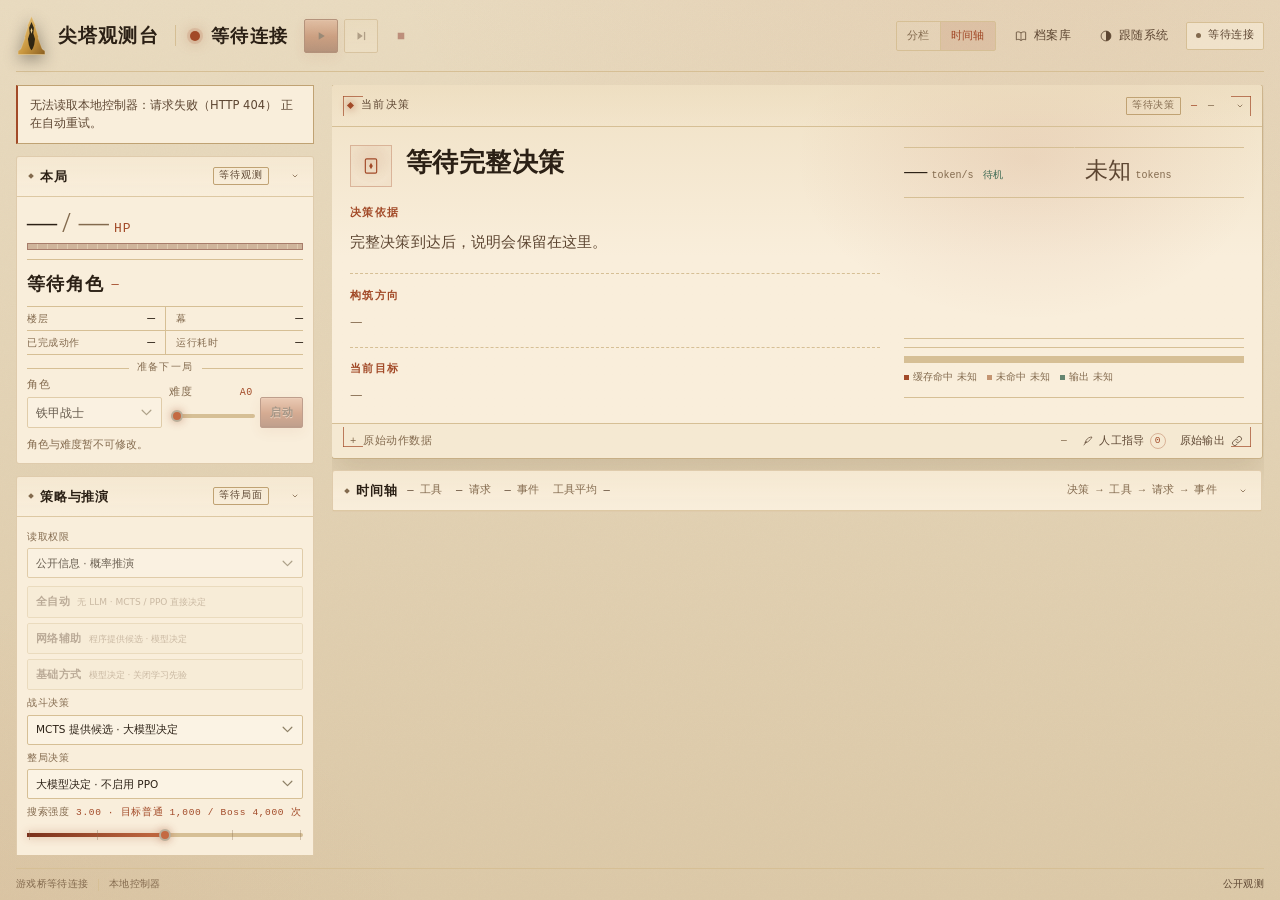
==== src/sts2_agent/web/index.html @ 772e159a "Initial public source import" ====
<!doctype html>
<!-- Official local dashboard: authoritative snapshots, stream timeline, and explicit controls. -->
<html lang="zh-CN" data-theme="dark" data-theme-mode="system" data-character="ironclad" data-layout="stream">
<head>
  <meta charset="utf-8">
  <meta name="viewport" content="width=device-width, initial-scale=1">
  <meta name="color-scheme" content="dark light">
  <meta name="description" content="杀戮尖塔 2 本地 Agent 仪表盘：观察真实决策、推演、用量和游戏回执。">
  <title>尖塔观测台 · Spire Observatory</title>
  <link rel="icon" href="data:image/svg+xml,%3Csvg xmlns='http://www.w3.org/2000/svg' viewBox='0 0 48 48'%3E%3Cpath fill='%23d8b264' d='M24 2 31 18 30 18 34 34 33 34 38 46 10 46 15 34 14 34 18 18 17 18Z'/%3E%3Cpath fill='%2313140f' d='M24 12 27 22 26 30 24 38 22 30 21 22Z'/%3E%3C/svg%3E">
  <script>
    /** Resolve local appearance before first paint without changing controller state. */
    (() => {
      try {
        // Share the existing dashboard and knowledge-page appearance preference.
        const key = "sts2-agent-theme";
        const modes = ["system", "light", "dark"];
        const params = new URLSearchParams(location.search);
        const requested = params.get("theme");
        const saved = modes.includes(requested) ? requested : localStorage.getItem(key);
        const mode = modes.includes(saved) ? saved : "system";
        const dark = mode === "dark" || (mode === "system" && matchMedia("(prefers-color-scheme: dark)").matches);
        document.documentElement.dataset.theme = dark ? "dark" : "light";
        document.documentElement.dataset.themeMode = mode;
        if (requested) document.documentElement.dataset.themeFromQuery = "true";
        document.documentElement.dataset.layout = params.get("layout") === "split" ? "split" : "stream";
      } catch (_) {
        document.documentElement.dataset.theme = "dark";
      }
    })();
  </script>
  <link rel="stylesheet" href="styles.css">
  <script src="observatory.js" defer></script>
  <script src="timeline.js" defer></script>
  <script src="app.js" defer></script>
</head>
<body>
  <a class="skip-link" href="#stage">跳到当前决策</a>
  <div class="grain" aria-hidden="true"></div>

  <svg class="sprite" aria-hidden="true" focusable="false">
    <symbol id="i-play" viewBox="0 0 24 24"><path d="M8 5.4 18.4 12 8 18.6Z" fill="currentColor"/></symbol>
    <symbol id="i-pause" viewBox="0 0 24 24"><path d="M7.4 5h3.1v14H7.4zM13.5 5h3.1v14h-3.1z" fill="currentColor"/></symbol>
    <symbol id="i-step" viewBox="0 0 24 24"><path d="M6 5.4 15 12l-9 6.6Z" fill="currentColor"/><path d="M17 5h2.2v14H17z" fill="currentColor"/></symbol>
    <symbol id="i-stop" viewBox="0 0 24 24"><rect x="6.4" y="6.4" width="11.2" height="11.2" fill="currentColor"/></symbol>
    <symbol id="i-book" viewBox="0 0 24 24"><path d="M4 5.6c3.1-1.2 5.5-.9 8 1.2 2.5-2.1 4.9-2.4 8-1.2v12.9c-3.1-1.2-5.5-.9-8 1.2-2.5-2.1-4.9-2.4-8-1.2Z" fill="none" stroke="currentColor" stroke-width="1.4" stroke-linejoin="round"/><path d="M12 6.8v12.9" stroke="currentColor" stroke-width="1.2"/></symbol>
    <symbol id="i-sun" viewBox="0 0 24 24"><circle cx="12" cy="12" r="4.1" fill="none" stroke="currentColor" stroke-width="1.4"/><path d="M12 2.6v2.4M12 19v2.4M2.6 12h2.4M19 12h2.4M5.4 5.4l1.7 1.7M16.9 16.9l1.7 1.7M18.6 5.4l-1.7 1.7M7.1 16.9l-1.7 1.7" stroke="currentColor" stroke-width="1.4" stroke-linecap="round"/></symbol>
    <symbol id="i-moon" viewBox="0 0 24 24"><path d="M20 14.2A8.6 8.6 0 0 1 9.8 4a8.8 8.8 0 1 0 10.2 10.2Z" fill="none" stroke="currentColor" stroke-width="1.4" stroke-linejoin="round"/></symbol>
    <symbol id="i-auto" viewBox="0 0 24 24"><circle cx="12" cy="12" r="8.4" fill="none" stroke="currentColor" stroke-width="1.4"/><path d="M12 3.6v16.8A8.4 8.4 0 0 0 12 3.6Z" fill="currentColor"/></symbol>
    <symbol id="i-search" viewBox="0 0 24 24"><circle cx="10.8" cy="10.8" r="6.4" fill="none" stroke="currentColor" stroke-width="1.5"/><path d="m15.6 15.6 4.2 4.2" stroke="currentColor" stroke-width="1.5" stroke-linecap="round"/></symbol>
    <symbol id="i-close" viewBox="0 0 24 24"><path d="m6 6 12 12M18 6 6 18" stroke="currentColor" stroke-width="1.6" stroke-linecap="round"/></symbol>
    <symbol id="i-chevron" viewBox="0 0 24 24"><path d="m8 10 4 4 4-4" fill="none" stroke="currentColor" stroke-width="1.6" stroke-linecap="round" stroke-linejoin="round"/></symbol>
    <symbol id="i-diamond" viewBox="0 0 24 24"><path d="M12 2.8 21.2 12 12 21.2 2.8 12Z" fill="none" stroke="currentColor" stroke-width="1.3"/><path d="M12 7.8 16.2 12 12 16.2 7.8 12Z" fill="currentColor"/></symbol>
    <symbol id="i-heart" viewBox="0 0 24 24"><path d="M12 20.2S3.8 15.4 3.8 9.6A4.3 4.3 0 0 1 12 7.5a4.3 4.3 0 0 1 8.2 2.1c0 5.8-8.2 10.6-8.2 10.6Z" fill="none" stroke="currentColor" stroke-width="1.4" stroke-linejoin="round"/></symbol>
    <symbol id="i-clock" viewBox="0 0 24 24"><circle cx="12" cy="12" r="8.4" fill="none" stroke="currentColor" stroke-width="1.4"/><path d="M12 7.4V12l3.2 2" fill="none" stroke="currentColor" stroke-width="1.4" stroke-linecap="round"/></symbol>
    <symbol id="i-stairs" viewBox="0 0 24 24"><path d="M4 20h4v-4h4v-4h4V8h4V4" fill="none" stroke="currentColor" stroke-width="1.5" stroke-linejoin="round"/></symbol>
    <symbol id="i-tool" viewBox="0 0 24 24"><path d="m14.2 6.4 3.4 3.4M4 20l3.6-1 10.8-10.8a2.4 2.4 0 0 0-3.4-3.4L4.2 15.6Z" fill="none" stroke="currentColor" stroke-width="1.4" stroke-linejoin="round"/></symbol>
    <symbol id="i-quill" viewBox="0 0 24 24"><path d="M20 4c-5.2 0-9.3 2.5-12 7l-2.2 5.2L11 14c4.5-3 7.2-6.4 9-10Z" fill="none" stroke="currentColor" stroke-width="1.4" stroke-linejoin="round"/><path d="m4 20 4.8-6.8" fill="none" stroke="currentColor" stroke-width="1.4" stroke-linecap="round"/></symbol>
    <symbol id="i-pulse" viewBox="0 0 24 24"><path d="M2.8 12h4l2.2-6 3.2 12 2.6-8 1.8 2h4.6" fill="none" stroke="currentColor" stroke-width="1.5" stroke-linecap="round" stroke-linejoin="round"/></symbol>
    <symbol id="i-link" viewBox="0 0 24 24"><path d="M10.4 13.6a4 4 0 0 0 5.6 0l2.2-2.2a4 4 0 1 0-5.6-5.6l-1.2 1.2M13.6 10.4a4 4 0 0 0-5.6 0l-2.2 2.2a4 4 0 1 0 5.6 5.6l1.2-1.2" fill="none" stroke="currentColor" stroke-width="1.4" stroke-linecap="round"/></symbol>
    <symbol id="i-layers" viewBox="0 0 24 24"><path d="m12 3 9 4.6-9 4.6-9-4.6ZM3 12l9 4.6 9-4.6M3 16.4l9 4.6 9-4.6" fill="none" stroke="currentColor" stroke-width="1.4" stroke-linejoin="round"/></symbol>
    <symbol id="i-card" viewBox="0 0 24 24"><rect x="5.2" y="3.4" width="13.6" height="17.2" rx="1.6" fill="none" stroke="currentColor" stroke-width="1.4"/><path d="M12 8.2 14.2 12 12 15.8 9.8 12Z" fill="currentColor"/></symbol>
    <symbol id="i-gift" viewBox="0 0 24 24"><path d="M4.2 10.4h15.6v9.2H4.2z" fill="none" stroke="currentColor" stroke-width="1.4" stroke-linejoin="round"/><path d="M3.4 7h17.2v3.4H3.4z" fill="none" stroke="currentColor" stroke-width="1.4" stroke-linejoin="round"/><path d="M12 7v12.6" stroke="currentColor" stroke-width="1.4"/><path d="M12 7c-1.6-3.4-5.6-2.6-5.6-.4 0 1.4 2.6 1.6 5.6.4Zm0 0c1.6-3.4 5.6-2.6 5.6-.4 0 1.4-2.6 1.6-5.6.4Z" fill="none" stroke="currentColor" stroke-width="1.3" stroke-linejoin="round"/></symbol>
    <symbol id="i-flame" viewBox="0 0 24 24"><path d="M12 3.4c2.6 3.4 4.8 5.6 4.8 9a4.8 4.8 0 0 1-9.6 0c0-1.8.9-3 2.1-4.2.2 1.2.8 1.9 1.6 2.3-.2-2.4-.2-4.8 1.1-7.1Z" fill="none" stroke="currentColor" stroke-width="1.4" stroke-linejoin="round"/></symbol>
    <symbol id="i-flask" viewBox="0 0 24 24"><path d="M9.4 3.4h5.2M10.4 3.4v5.2l-4 8.2A2 2 0 0 0 8.2 20h7.6a2 2 0 0 0 1.8-3.2l-4-8.2V3.4" fill="none" stroke="currentColor" stroke-width="1.4" stroke-linecap="round" stroke-linejoin="round"/><path d="M7.6 15.2h8.8" stroke="currentColor" stroke-width="1.3" stroke-linecap="round"/></symbol>
    <symbol id="i-sword" viewBox="0 0 24 24"><path d="M12 1.8 14.8 6V15H9.2V6Z" fill="currentColor"/><rect x="6.6" y="15" width="10.8" height="2.2" fill="currentColor"/><rect x="10.6" y="17.2" width="2.8" height="3.6" fill="currentColor"/><circle cx="12" cy="21.7" r="1.6" fill="currentColor"/></symbol>
    <symbol id="i-arrow" viewBox="0 0 24 24"><path d="M4.5 12h14M13.5 7l5 5-5 5" fill="none" stroke="currentColor" stroke-width="1.5" stroke-linecap="round" stroke-linejoin="round"/></symbol>
  </svg>

  <div class="console">
    <header class="masthead">
      <a class="brand" href="#" aria-label="尖塔观测台首页">
        <svg class="brand-sigil" viewBox="0 0 44 58" aria-hidden="true">
          <defs>
            <linearGradient id="sigil-gold" x1="0" y1="0" x2="1" y2="1">
              <stop offset="0" stop-color="#f0d190"/><stop offset=".55" stop-color="#c9973f"/><stop offset="1" stop-color="#8a5f22"/>
            </linearGradient>
          </defs>
          <path d="M22 2 28 16 27 16 32 32 31 32 37 48 41 51 41 56 3 56 3 51 7 48 13 32 12 32 17 16 16 16Z" fill="url(#sigil-gold)" stroke="#f6dfae" stroke-width=".7" stroke-opacity=".5"/>
          <path d="M22 10 25.4 18 24.6 26 27 34 25.8 42 24 47 22 50 20 47 18.2 42 17 34 19.4 26 18.6 18Z" fill="#0d0e0a" fill-opacity=".82"/>
          <path d="M22 18 23.3 22 22 26.4 20.7 22Z" fill="#f0d190"/>
          <path d="M3 56h38" stroke="#f0d190" stroke-opacity=".55"/>
        </svg>
        <span class="brand-text">
          
          <span class="brand-name">尖塔观测台</span>
        </span>
      </a>
      <div class="top-phase phase" aria-label="运行状态">
        <span class="orb paused" id="phase-orb" aria-hidden="true"></span>
        <div class="phase-copy">
          <h1 id="phase-label">等待连接</h1>
          <p id="phase-detail" hidden></p>
        </div>
      </div>
      <div class="command-buttons" aria-label="运行控制">
        <button class="btn primary" id="run-toggle" type="button" title="继续自动游玩" aria-label="继续自动游玩" data-mode="resume" disabled><svg class="ico" aria-hidden="true"><use href="#i-play"/></svg><span>继续</span></button>
        <button class="btn" id="step" type="button" title="单步" aria-label="单步" disabled><svg class="ico" aria-hidden="true"><use href="#i-step"/></svg><span>单步</span></button>
        <button class="btn danger" id="stop" type="button" title="停止" aria-label="停止" disabled><svg class="ico" aria-hidden="true"><use href="#i-stop"/></svg><span>停止</span></button>
      </div>
      <div class="masthead-tools">
        <span class="policy" id="policy-tag">NoSL</span>
        <div class="layout-switch" role="group" aria-label="布局切换">
          <button class="layout-option" id="layout-split" type="button" data-layout-mode="split" aria-pressed="false">分栏</button>
          <button class="layout-option" id="layout-stream" type="button" data-layout-mode="stream" aria-pressed="true">时间轴</button>
        </div>
        <button class="tool-button" id="knowledge-open" type="button">
          <svg class="ico" aria-hidden="true"><use href="#i-book"/></svg><span>档案库</span>
        </button>
        <button class="tool-button" id="theme-toggle" type="button" aria-label="切换外观：跟随系统">
          <svg class="ico" aria-hidden="true"><use id="theme-icon" href="#i-auto"/></svg><span id="theme-label">跟随系统</span>
        </button>
        <span class="conn" id="connection"><i aria-hidden="true"></i><span id="connection-text">等待连接</span></span>
      </div>
    </header>

    <main class="workspace" id="main">
      <aside class="col col-left" aria-label="本局与推演">
        <p id="connection-banner" class="connection-banner" role="status">正在连接本地控制器。</p>
        <p id="game-launch-banner" class="connection-banner" role="status" hidden></p>
        <section class="panel run-panel">
          <header class="panel-head">
            <span class="panel-title">本局</span>
            <span class="tag tag-quiet" id="screen-label">等待观测</span>
          </header>
          <div class="run-body">
            <div class="run-hero">
              <div class="hp-block">
                <div class="hp-figure"><strong id="hp-value">—</strong><span>/ <span id="hp-max">—</span></span><span class="hp-unit">HP</span></div>
                <div class="hp-track" role="meter" aria-label="生命值" aria-valuetext="等待观测"><i id="hp-bar" style="width:0%"></i><span class="notches" aria-hidden="true"></span></div>
              </div>
              <div class="hero-block">
                <b class="hero-name"><span id="hero-name">等待角色</span> <span class="hero-asc" id="hero-asc">—</span></b>
              </div>
            </div>
            <dl class="stat-grid">
              <div><dt>楼层</dt><dd id="floor-value">—</dd></div>
              <div><dt>幕</dt><dd id="act-value">—</dd></div>
              <div><dt>已完成动作</dt><dd id="action-budget">—</dd></div>
              <div><dt>运行耗时</dt><dd id="time-budget">—</dd></div>
            </dl>
            <div class="run-divider"><span>准备下一局</span></div>
            <div class="newrun" id="launch-settings">
              <label class="field compact"><span>角色</span>
                <select id="char-select" disabled>
                  <option value="IRONCLAD">铁甲战士</option>
                  <option value="SILENT">静默猎手</option>
                  <option value="DEFECT">故障机器人</option>
                  <option value="NECROBINDER">亡灵契约师</option>
                  <option value="REGENT">储君</option>
                </select>
              </label>
              <label class="field compact asc-field"><span>难度 <output id="asc-value" for="ascension">A0</output></span>
                <input id="ascension" type="range" min="0" max="10" step="1" value="0" aria-label="进阶难度" disabled>
              </label>
              <button class="btn primary start-compact" id="start" type="button" title="启动或复用游戏；完成后保持暂停" aria-label="启动游戏" disabled><span id="start-label">启动</span></button>
            </div>
            <p class="fineprint" id="launch-settings-note">连接后读取当前启动设置。</p>
          </div>
        </section>

        <section class="panel sim-panel">
          <header class="panel-head">
            <span class="panel-title">策略与推演</span>
            <span class="tag tag-quiet" id="sim-badge">等待局面</span>
          </header>
          <div class="sim-body sim-inline-body">
            <form id="simulation-settings" class="sim-inline-form">
              <label class="field"><span>读取权限</span>
                <select id="sim-read-access" disabled>
                  <option value="public">公开信息 · 概率推演</option>
                  <option value="internal">内部数据 · 真实 RNG</option>
                </select>
              </label>
              <div class="preset-grid" role="group" aria-label="决策方案预设">
                <button class="preset" type="button" data-network-preset="upstream" disabled><b>全自动</b><span>无 LLM · MCTS / PPO 直接决定</span></button>
                <button class="preset" type="button" data-network-preset="assist" disabled><b>网络辅助</b><span>程序提供候选 · 模型决定</span></button>
                <button class="preset" type="button" data-network-preset="base" disabled><b>基础方式</b><span>模型决定 · 关闭学习先验</span></button>
              </div>
              <label class="field"><span>战斗决策</span>
                <select id="simulation-combat-mode">
                  <option value="assist">MCTS 提供候选 · 大模型决定</option>
                  <option value="upstream">MCTS 直接决定 · 无 LLM</option>
                  <option value="llm">大模型决定 · 不自动搜索候选</option>
                </select>
              </label>
              <label class="field"><span>整局决策</span>
                <select id="simulation-run-mode">
                  <option value="llm">大模型决定 · 不启用 PPO</option>
                  <option value="assist">PPO 提供建议 · 大模型决定</option>
                  <option value="upstream">PPO 直接决定 · 无 LLM</option>
                </select>
              </label>
              <label class="field strength-field"><span>搜索强度 <output id="simulation-strength-value" for="simulation-strength">3.00 · 目标普通 1,000 / Boss 4,000 次</output></span>
                <div class="strength" id="simulation-strength-effects">
                  <div class="strength-track" aria-hidden="true"><i id="strength-fill"></i></div>
                  <input id="simulation-strength" type="range" min="1" max="5" step="any" value="3" aria-label="搜索强度" disabled>
                  <div class="strength-notches" aria-hidden="true"><i></i><i></i><i></i><i></i><i></i></div>
                </div>
              </label>
              <details class="advanced" open>
                <summary>网络与搜索组件</summary>
                <label class="field"><span>模拟续局策略</span>
                  <select id="simulation-rollout"><option value="upstream">rollout 网络</option><option value="heuristic">基础启发式</option></select>
                </label>
                <label class="field"><span>动作先验</span>
                  <select id="simulation-prior"><option value="upstream">学习先验网络</option><option value="off">关闭</option></select>
                </label>
                <label class="field"><span>截断局面估值</span>
                  <select id="simulation-value"><option value="texel">TexelWide</option><option value="learned">价值网络</option></select>
                </label>
                <label class="field"><span>随机奖励池</span>
                  <select id="simulation-reward-pool"><option value="known">仅使用已确认的公开奖励池</option><option value="full_unlock">按全解锁奖励池推演</option></select>
                </label>
                <label class="field"><span>搜索配置</span>
                  <select id="simulation-profile"><option value="upstream">角色与房间配置</option><option value="base">基础 MCTS 配置</option></select>
                </label>
                <p class="fineprint">续局、先验和估值参与搜索；最终执行者由上方两组决策模式决定。全解锁奖励池只是推演假设，不会修改存档。</p>
              </details>
              <div class="sim-snapshot">
                <div class="sub-label"><span>当前推演</span><b id="sim-summary-time">—</b></div>
                <div class="snap-grid">
                  <div><span>候选</span><b id="sim-summary-count">—</b></div>
                  <div><span>推荐</span><b id="sim-summary-best">—</b></div>
                  <div><span>搜索</span><b id="sim-summary-search">—</b></div>
                  <div><span>胜 / 败 / 未终局</span><b id="sim-summary-outcomes">—</b></div>
                </div>
              </div>
              <p class="note" id="simulation-decision-note">大模型仅参与选择了大模型的决策阶段；预设和选项保存后生效。</p>
              <p class="fineprint" id="simulation-settings-note">连接后读取已保存设置。</p>
              <div class="sim-inline-actions">
                <button class="btn primary full" id="simulation-settings-save" type="submit" disabled>应用推演设置</button>
                <button class="link-button" type="button" data-open="sim">候选与原始数据 <svg class="ico" aria-hidden="true"><use href="#i-link"/></svg></button>
              </div>
            </form>
          </div>
        </section>

      </aside>

      <section class="col col-stage" id="stage" aria-label="当前决策与记录">
        <div class="decision-stack">
        <article class="panel decision framed" aria-labelledby="decision-action">
          <header class="decision-head">
            <div class="decision-kicker"><span class="pulse-dot" aria-hidden="true"></span><span>当前决策</span></div>
            <div class="decision-meta">
              <span class="seal" id="decision-status">等待决策</span>
              <span class="engine" id="decision-engine">—</span>
              <time id="decision-time">—</time>
            </div>
          </header>
          <div class="decision-body">
            <div class="action-line">
              <span class="action-mark" aria-hidden="true"><svg class="ico"><use href="#i-card"/></svg></span>
              <div class="action-copy">
                <h2 id="decision-action">等待完整决策</h2>
                <p class="target" id="decision-target" hidden></p>
              </div>
            </div>
            <section class="reason">
              <h3>决策依据</h3>
              <p id="decision-reason">完整决策到达后，说明会保留在这里。</p>
            </section>
            <div class="plan-grid">
              <section><h3>构筑方向</h3><p id="decision-plan">—</p></section>
              <section><h3>当前目标</h3><p id="scene-plan">—</p></section>
            </div>

            <div class="decision-telemetry-slot large-only" id="decision-telemetry"></div>
            <div class="decision-gap large-only" aria-hidden="true"></div>

            <aside class="decision-side large-only">
              <div class="side-candidate-head">
                <div><span class="side-kicker">推演候选</span><span class="side-meta" id="side-candidate-meta">等待推演</span></div>
                <b class="side-top" id="side-candidate-best">—</b>
              </div>
              <div id="decision-candidate-list" class="decision-candidates"></div>
              <button class="link-button" type="button" data-open="sim">全部候选与原始输出 <svg class="ico" aria-hidden="true"><use href="#i-link"/></svg></button>
            </aside>
          </div>
          <footer class="decision-foot">
            <details class="raw-inline">
              <summary>原始动作数据</summary>
              <pre id="decision-json">尚无完整动作</pre>
            </details>
            <div class="foot-actions">
              <span class="micro" id="decision-identity">—</span>
              <button class="link-button guide-link" type="button" data-open="guide"><svg class="ico" aria-hidden="true"><use href="#i-quill"/></svg>人工指导 <span class="guide-count" id="guide-count">0</span></button>
              <button class="link-button" type="button" data-open="reasoning">原始输出 <svg class="ico" aria-hidden="true"><use href="#i-link"/></svg></button>
            </div>
          </footer>
        </article>
        </div>

        <section class="panel stream-panel" id="stream-panel">
          <header class="panel-head">
            <span class="panel-title">时间轴</span>
            <div class="stream-stats">
              <span><b id="stream-tools">—</b> 工具</span>
              <span><b id="stream-requests">—</b> 请求</span>
              <span><b id="stream-events">—</b> 事件</span>
              <span class="stream-avg">工具平均 <b id="stream-average">—</b></span>
            </div>
            <span class="count" id="stream-count">决策 → 工具 → 请求 → 事件</span>
          </header>
          <div class="panel-body stream-body">
            <ol class="stream-list" id="stream-list"></ol>
          </div>
        </section>

        <section class="panel history-panel">
          <header class="panel-head">
            <span class="panel-title">决策记录</span>
            <span class="count" id="history-count">等待决策记录</span>
          </header>
          <ol class="log" id="history-list"></ol>
        </section>

        <section class="pipeline large-only" id="pipeline" aria-label="执行流水线">
          <header class="pipeline-head">
            <div class="pipeline-title"><span class="pipeline-mark" aria-hidden="true"></span>执行流水线</div>
            <div class="pipeline-meta"><span>工具 <b id="pipeline-tool-count">—</b></span><span>决策 <b id="pipeline-decision-count">—</b></span><span>事件 <b id="pipeline-event-count">—</b></span><span class="pipeline-live" id="pipeline-status">时间倒序</span></div>
          </header>
          <div class="pipeline-stream" id="pipeline-stream" aria-label="按时间排列的统一事件流"></div>
        </section>
      </section>

      <aside class="col col-right" aria-label="遥测、工具与事件">
        <section class="panel telemetry-panel">
          <header class="panel-head">
            <span class="panel-title">遥测</span>
            <span class="tag tag-quiet">TOKEN</span>
          </header>
          <div class="panel-body">
            <div class="telemetry-simple">
              <div class="metric-row">
                <div class="metric">
                  <div class="metric-value"><strong id="token-speed">—</strong><span>token/s</span><b class="metric-state" id="speed-state">待机</b></div>
                </div>
                <div class="metric total">
                  <div class="metric-value"><strong id="total-tokens">未知</strong><span>tokens</span></div>
                </div>
              </div>
              <div class="spark" id="speed-bars" aria-hidden="true"></div>
              <div class="usage-mix">
                <div class="mix-bar" aria-hidden="true"><i class="hit" id="mix-hit" style="width:0%"></i><i class="miss" id="mix-miss" style="width:0%"></i><i class="out" id="mix-out" style="width:0%"></i></div>
                <div class="mix-legend">
                  <span><i class="hit"></i>缓存命中 <b id="cache-hit-tokens">未知</b></span>
                  <span><i class="miss"></i>未命中 <b id="cache-miss-tokens">未知</b></span>
                  <span><i class="out"></i>输出 <b id="completion-tokens">未知</b></span>
                </div>
              </div>
              <div class="bay-candidates" id="bay-candidates"></div>
            </div>
          </div>
        </section>

        <section class="panel tools-panel">
          <header class="panel-head">
            <span class="panel-title">工具调用</span>
            <span class="count" id="tool-count">—</span>
          </header>
          <div class="panel-body tools-body">
            <div id="tools-list" class="tools-list"></div>
            <div class="tool-stats-line"><span><b id="tool-success-rate">—</b> 成功</span><span>平均 <b id="tool-average">—</b></span></div>
          </div>
        </section>

        <section class="panel events-panel">
          <header class="panel-head">
            <span class="panel-title">程序时间线</span>
            <span class="count" id="timeline-count">等待程序事件</span>
          </header>
          <div class="panel-body events-body">
            <div class="legend" aria-label="事件图例">
              <span><i class="dot observe"></i>公开观测</span>
              <span><i class="dot model"></i>模型响应</span>
              <span><i class="dot calculator"></i>有限计算</span>
              <span><i class="dot execution"></i>游戏执行</span>
              <span><i class="dot tool"></i>工具</span>
            </div>
            <div class="timeline" id="timeline-list"></div>
            <div class="obs-link"><span>公开观测 JSON · 只读</span><button class="link-button" type="button" data-open="obs">打开原始数据 <svg class="ico" aria-hidden="true"><use href="#i-link"/></svg></button></div>
          </div>
        </section>

        <section class="panel event-stats large-only">
          <header class="panel-head">
            <span class="panel-title">事件构成</span>
            <span class="count" id="event-count">—</span>
          </header>
          <div class="panel-body">
            <div class="event-stat-row"><span><i class="dot observe"></i>公开观测</span><b id="event-stat-observe">—</b><div class="event-stat-bar"><i id="event-bar-observe" style="width:0%"></i></div></div>
            <div class="event-stat-row"><span><i class="dot model"></i>模型响应</span><b id="event-stat-model">—</b><div class="event-stat-bar"><i id="event-bar-model" style="width:0%"></i></div></div>
            <div class="event-stat-row"><span><i class="dot calculator"></i>有限计算</span><b id="event-stat-calculator">—</b><div class="event-stat-bar"><i id="event-bar-calculator" style="width:0%"></i></div></div>
            <div class="event-stat-row"><span><i class="dot execution"></i>游戏执行</span><b id="event-stat-execution">—</b><div class="event-stat-bar"><i id="event-bar-execution" style="width:0%"></i></div></div>
            <div class="event-stat-row"><span><i class="dot tool"></i>工具</span><b id="event-stat-tool">—</b><div class="event-stat-bar"><i id="event-bar-tool" style="width:0%"></i></div></div>
          </div>
        </section>
      </aside>

      <aside class="col col-context" aria-label="辅助信息">
        <section class="panel assets-panel large-only">
          <header class="panel-head">
            <span class="panel-title">本局资产</span>
            <span class="count" id="assets-count">等待观测</span>
          </header>
          <div class="panel-body">
            <div class="asset-group"><span class="micro">遗物</span><div class="asset-chips" id="asset-relics"></div></div>
            <div class="asset-group"><span class="micro">药水</span><div class="asset-chips" id="asset-potions"></div></div>
            <div class="asset-group"><span class="micro">牌组</span><div class="deck-line" id="asset-deck-count">—</div><div class="asset-chips" id="asset-deck"></div></div>
          </div>
        </section>
        <section class="panel observation-summary large-only">
          <header class="panel-head">
            <span class="panel-title">公开观测</span>
            <span class="count">只读</span>
          </header>
          <div class="panel-body">
            <dl class="obs-summary-grid">
              <div><dt>画面</dt><dd id="obs-screen">—</dd></div>
              <div><dt>能量</dt><dd id="obs-energy">—</dd></div>
              <div><dt>格挡</dt><dd id="obs-block">—</dd></div>
              <div><dt>金币</dt><dd id="obs-gold">—</dd></div>
              <div><dt>敌人</dt><dd id="obs-enemies">—</dd></div>
              <div><dt>手牌</dt><dd id="obs-hand">—</dd></div>
            </dl>
            <button class="link-button" type="button" data-open="obs">查看原始 JSON <svg class="ico" aria-hidden="true"><use href="#i-link"/></svg></button>
          </div>
        </section>

        <section class="panel budget-panel large-only">
          <header class="panel-head">
            <span class="panel-title">运行预算</span>
            <span class="count">累计</span>
          </header>
          <div class="panel-body">
            <div class="budget-line"><span>动作</span><b id="budget-actions">—</b></div>
            <div class="budget-meter"><i id="budget-action-meter" style="width:0%"></i></div>
            <div class="budget-line"><span>累计时长</span><b id="budget-time">—</b></div>
            <div class="budget-meter"><i id="budget-time-meter" style="width:0%"></i></div>
            <div class="budget-line"><span>请求</span><b id="budget-requests">—</b></div>
            <div class="budget-meter"><i id="budget-request-meter" style="width:0%"></i></div>
          </div>
        </section>
      </aside>
    </main>

    <footer class="statusbar">
      <span id="version">游戏桥等待连接</span>
      <span class="status-sep" aria-hidden="true"></span>
      <span id="run-identity" class="status-demo">本地控制器</span>
      <span class="grow"></span>
      <button class="link-button" type="button" data-open="obs">公开观测</button>
    </footer>
  </div>

  <div class="scrim" id="scrim" hidden></div>

  <aside class="drawer drawer-sim" id="drawer-sim" role="dialog" aria-modal="true" aria-labelledby="sim-title" aria-hidden="true" inert>
    <header class="drawer-head">
      <div><h2 id="sim-title">策略与推演</h2></div>
      <button class="icon-button" type="button" data-close aria-label="关闭策略与推演"><svg class="ico" aria-hidden="true"><use href="#i-close"/></svg></button>
    </header>
    <div class="drawer-tabs" role="tablist" aria-label="推演视图">
      <button class="drawer-tab active" type="button" role="tab" aria-selected="true" aria-controls="sim-pane-candidates" data-sim-tab="candidates">候选 <b id="sim-candidate-count">—</b></button>
      <button class="drawer-tab" type="button" role="tab" aria-selected="false" aria-controls="sim-pane-raw" data-sim-tab="raw">原始</button>
    </div>
    <div class="drawer-scroll">
      <section class="sim-pane active" id="sim-pane-candidates" role="tabpanel">
        <p class="meta" id="sim-meta">等待推演结果</p>
        <div id="sim-results" class="candidate-list"></div>
      </section>
      <section class="sim-pane" id="sim-pane-raw" role="tabpanel" hidden>
        <pre id="simulation-json" class="json-block"></pre>
      </section>
    </div>
  </aside>

  <aside class="drawer drawer-wide" id="drawer-reasoning" role="dialog" aria-modal="true" aria-labelledby="reasoning-title" aria-hidden="true" inert>
    <header class="drawer-head">
      <div><h2 id="reasoning-title">原始输出</h2></div>
      <button class="icon-button" type="button" data-close aria-label="关闭原始输出"><svg class="ico" aria-hidden="true"><use href="#i-close"/></svg></button>
    </header>
    <div class="reasoning-toolbar">
      <div class="mini-tabs" role="tablist" aria-label="响应类型">
        <button class="mini-tab active" type="button" role="tab" aria-selected="true" data-stream="reasoning">推理文本</button>
        <button class="mini-tab" type="button" role="tab" aria-selected="false" data-stream="content">最终响应</button>
      </div>
      <div class="request-controls">
        <label class="sr-only" for="request-select">模型请求</label>
        <select id="request-select">
          <option>等待模型请求</option>
        </select>
        <span class="request-status" id="request-status">未开始</span>
        <button class="btn ghost small" id="follow-button" type="button" aria-pressed="true">跟随输出</button>
      </div>
    </div>
    <div class="reasoning-stream" id="stream-box" tabindex="0" aria-label="模型返回文本">
      <pre id="stream-text"></pre>
      <div id="stream-empty" class="empty-note"><strong>等待下一次思考</strong><p>这里展示模型 API 返回的原始文本。</p></div>
    </div>
    <footer class="drawer-foot">
      <span id="request-meta">尚无模型请求</span>
      <span id="model-activity">等待输出</span>
      <span id="stream-length">—</span>
    </footer>
  </aside>

  <aside class="drawer" id="drawer-guide" role="dialog" aria-modal="true" aria-labelledby="guide-title" aria-hidden="true" inert>
    <header class="drawer-head">
      <div><h2 id="guide-title">人工指导</h2></div>
      <button class="icon-button" type="button" data-close aria-label="关闭人工指导"><svg class="ico" aria-hidden="true"><use href="#i-close"/></svg></button>
    </header>
    <div class="drawer-scroll">
      <form id="instruction-form">
        <div class="field-head"><label for="instruction-text">指导内容</label><span id="char-count">0 / 3000</span></div>
        <textarea id="instruction-text" rows="5" maxlength="3000" placeholder="写下希望 Agent 优先考虑的策略…"></textarea>
        <label class="field"><span>生效范围</span>
          <select id="instruction-scope">
            <option value="next_decision">下一次完整决策</option>
            <option value="combat">本场战斗</option>
            <option value="run">本局，直到撤销</option>
          </select>
        </label>
        <div class="form-actions">
          <button class="btn primary" id="queue" type="submit" disabled>加入下次决策</button>
          <button class="btn ghost" id="redecide" type="button" disabled>暂停并重决策</button>
        </div>
        <p class="fineprint">指导只影响后续完整决策；已经发出的模型请求不会被改写。</p>
      </form>
      <div class="subhead"><h3>指令记录</h3><span id="instruction-count">0 条</span></div>
      <div class="instruction-list" id="instruction-list"></div>
      <div class="rail-hint">
        <h3>指导如何生效</h3>
        <ul>
          <li>只在选定的作用域内注入；不会改写已经发出的模型请求。</li>
          <li>“暂停并重决策”保留已消耗预算，并重新生成完整方案。</li>
          <li>撤销只影响后续完整决策，不追溯已经注入的内容。</li>
        </ul>
      </div>
    </div>
  </aside>

  <aside class="drawer drawer-knowledge" id="drawer-knowledge" role="dialog" aria-modal="true" aria-labelledby="knowledge-title" aria-hidden="true" inert>
    <header class="drawer-head">
      <div><h2 id="knowledge-title">档案库</h2></div>
      <button class="icon-button" type="button" data-close aria-label="关闭档案库"><svg class="ico" aria-hidden="true"><use href="#i-close"/></svg></button>
    </header>
    <div class="codex-tools">
      <label class="search-field"><svg class="ico" aria-hidden="true"><use href="#i-search"/></svg><input id="codex-search" type="search" placeholder="搜索名称、ID 或机制，例如 旋风斩 / Whirlwind" autocomplete="off" aria-label="搜索档案条目"></label>
      <label class="field compact"><span class="sr-only">分类</span><select id="codex-kind"><option value="">所有分类</option></select></label>
      <span class="codex-count" id="codex-count">等待搜索</span>
    </div>
    <div class="codex-body">
      <div class="codex-list" id="codex-results" aria-label="档案条目"></div>
      <article class="codex-detail" id="codex-detail">
        <p class="empty-note">选择左侧条目查看来源、版本与完整字段。</p>
      </article>
    </div>
  </aside>

  <aside class="drawer drawer-obs" id="drawer-obs" role="dialog" aria-modal="true" aria-labelledby="obs-title" aria-hidden="true" inert>
    <header class="drawer-head">
      <div><h2 id="obs-title">公开观测</h2></div>
      <button class="icon-button" type="button" data-close aria-label="关闭公开观测"><svg class="ico" aria-hidden="true"><use href="#i-close"/></svg></button>
    </header>
    <div class="drawer-scroll">
      <p class="fineprint">控制器最近收到的公开观测。连接中断时保留最后快照。</p>
      <pre id="obs-json" class="json-block"></pre>
    </div>
  </aside>

<div class="toast" id="toast" role="status" aria-live="polite" hidden></div>
  <noscript><p class="noscript">此页面需要启用 JavaScript 才能显示交互效果。</p></noscript>
</body>
</html>
---- src/sts2_agent/web/styles.css ----
/* Spire Observatory: official local dashboard surfaces, responsive layouts, and inspectors. */

/* ---------- tokens ---------- */
:root {
  --font-display: "Palatino Linotype", "Book Antiqua", Palatino, Georgia, "Microsoft YaHei", serif;
  --font-sans: "Segoe UI", "Microsoft YaHei UI", "Microsoft YaHei", system-ui, sans-serif;
  --font-mono: "Cascadia Mono", "Cascadia Code", Consolas, "Courier New", monospace;
  --radius: 3px;
  --ease: cubic-bezier(.2, .7, .2, 1);
}

:root[data-theme="dark"] {
  color-scheme: dark;
  --bg: #0a0b08;
  --bg-deep: #060704;
  --glow: #d9b563;
  --panel: #141510;
  --panel-2: #191a13;
  --panel-3: #202118;
  --field-bg: #0d0e09;
  --edge: #3a3623;
  --edge-soft: #282619;
  --ink: #eae1ca;
  --ink-dim: #b3a88e;
  --ink-faint: #8a7f66;
  --brass: #d9b563;
  --brass-hi: #f3d99a;
  --brass-dim: #a17a32;
  --copper: #bd7340;
  --blood: #c14b37;
  --blood-deep: #7d2b20;
  --verd: #79b79e;
  --blue: #8ea9ca;
  --violet: #b28fc9;
  --shadow: 0 16px 38px rgba(0, 0, 0, .38);
  --shadow-soft: 0 8px 20px rgba(0, 0, 0, .22);
  --scrim: rgba(4, 4, 2, .74);
  --grain-opacity: .055;
  --grain-blend: overlay;
}

:root[data-theme="light"] {
  color-scheme: light;
  --bg: #e8dcc1;
  --bg-deep: #ded0b0;
  --glow: #a97c2e;
  --panel: #f9f2df;
  --panel-2: #f4ead2;
  --panel-3: #efe3c6;
  --field-bg: #fbf6e9;
  --edge: #bda77a;
  --edge-soft: #d5c39b;
  --ink: #2a2317;
  --ink-dim: #584d38;
  --ink-faint: #7d7057;
  --brass: #8a611f;
  --brass-hi: #a97c2e;
  --brass-dim: #9a752f;
  --copper: #95511f;
  --blood: #973327;
  --blood-deep: #6f2118;
  --verd: #2f6b59;
  --blue: #3f6488;
  --violet: #6d4b85;
  --shadow: 0 14px 30px rgba(78, 58, 24, .14);
  --shadow-soft: 0 8px 18px rgba(78, 58, 24, .10);
  --scrim: rgba(43, 33, 16, .48);
  --grain-opacity: .045;
  --grain-blend: multiply;
}

/* ---------- character themes ----------
   Each playable character gets its own surface + accent palette. Semantic
   colours (failure blood, success verd) stay recognisable, but shift slightly
   so they do not collide with the character accent. Light first, then the
   dark counterpart (which wins by specificity). */
:root[data-character="ironclad"] {
  --bg: #e9dbc0;
  --bg-deep: #dcc9a8;
  --glow: #b0562f;
  --panel: #f9eedb;
  --panel-2: #f3e5cb;
  --panel-3: #ecdcbe;
  --field-bg: #fbf3e4;
  --edge: #c0a273;
  --edge-soft: #d6bf95;
  --ink: #2b2015;
  --ink-dim: #5d4632;
  --ink-faint: #836a4e;
  --brass: #a24a28;
  --brass-hi: #c46a42;
  --brass-dim: #7a301b;
  --copper: #a05a2c;
  --blood: #7e2018;
  --blood-deep: #5c1610;
  --verd: #3f6b55;
  --blue: #46627f;
  --violet: #74507f;
}
:root[data-theme="dark"][data-character="ironclad"] {
  --bg: #120d09;
  --bg-deep: #0a0705;
  --glow: #d97a4f;
  --panel: #1a1310;
  --panel-2: #201814;
  --panel-3: #271d18;
  --field-bg: #0f0b08;
  --edge: #43301f;
  --edge-soft: #2f2217;
  --ink: #efe0c8;
  --ink-dim: #c1a98b;
  --ink-faint: #95795b;
  --brass: #d97a52;
  --brass-hi: #f2a97f;
  --brass-dim: #a4502c;
  --copper: #c07040;
  --blood: #c85443;
  --blood-deep: #7d2a20;
  --verd: #79b79e;
  --blue: #8ea9ca;
  --violet: #b28fc9;
}

:root[data-character="silent"] {
  --bg: #e2e7d8;
  --bg-deep: #d3dbc6;
  --glow: #3f6b4a;
  --panel: #f4f7ec;
  --panel-2: #edf2e2;
  --panel-3: #e5ebd6;
  --field-bg: #f8faf1;
  --edge: #a6b58f;
  --edge-soft: #c3d0af;
  --ink: #1f2a1e;
  --ink-dim: #46543f;
  --ink-faint: #6c7a5f;
  --brass: #3d6847;
  --brass-hi: #6f9c74;
  --brass-dim: #2c4f36;
  --copper: #8a6434;
  --blood: #8f3a2c;
  --blood-deep: #66251b;
  --verd: #2a6b5e;
  --blue: #3f6488;
  --violet: #6d4b85;
}
:root[data-theme="dark"][data-character="silent"] {
  --bg: #0b100c;
  --bg-deep: #060a07;
  --glow: #7fb98a;
  --panel: #131a14;
  --panel-2: #182019;
  --panel-3: #1e2820;
  --field-bg: #0a0f0b;
  --edge: #2f3d2f;
  --edge-soft: #222d22;
  --ink: #e7ebd9;
  --ink-dim: #b3c0a5;
  --ink-faint: #879576;
  --brass: #7fb98a;
  --brass-hi: #a9d6ad;
  --brass-dim: #588a62;
  --copper: #bd7340;
  --blood: #c14b37;
  --blood-deep: #7d2b20;
  --verd: #6fc0a4;
  --blue: #8ea9ca;
  --violet: #b28fc9;
}

:root[data-character="defect"] {
  --bg: #dee5e9;
  --bg-deep: #cfdade;
  --glow: #3f6f96;
  --panel: #f1f6f8;
  --panel-2: #e8f0f3;
  --panel-3: #dee8ec;
  --field-bg: #f7fbfc;
  --edge: #9db2be;
  --edge-soft: #c0d1d9;
  --ink: #1a242b;
  --ink-dim: #3f5260;
  --ink-faint: #667b89;
  --brass: #3d6d94;
  --brass-hi: #6f9cc0;
  --brass-dim: #2b5273;
  --copper: #96643f;
  --blood: #96382f;
  --blood-deep: #6b241d;
  --verd: #2c6b66;
  --blue: #3b7fa8;
  --violet: #6d4b85;
}
:root[data-theme="dark"][data-character="defect"] {
  --bg: #080d11;
  --bg-deep: #05090c;
  --glow: #8db9d8;
  --panel: #0f161c;
  --panel-2: #131d24;
  --panel-3: #18242c;
  --field-bg: #070b0e;
  --edge: #263642;
  --edge-soft: #1b2831;
  --ink: #dfe8ee;
  --ink-dim: #a9bbc7;
  --ink-faint: #7d919e;
  --brass: #8db9d8;
  --brass-hi: #b5d8ef;
  --brass-dim: #5e8bab;
  --copper: #bd7340;
  --blood: #c14b37;
  --blood-deep: #7d2b20;
  --verd: #6fc0b0;
  --blue: #9ec0de;
  --violet: #b28fc9;
}

:root[data-character="necro"] {
  --bg: #e5dfe7;
  --bg-deep: #d7cfda;
  --glow: #5f4372;
  --panel: #f6f1f7;
  --panel-2: #f0e9f2;
  --panel-3: #e9e0ec;
  --field-bg: #faf6fb;
  --edge: #b2a0ba;
  --edge-soft: #d1c1d7;
  --ink: #241c2a;
  --ink-dim: #4f3f58;
  --ink-faint: #7b6887;
  --brass: #6b4a82;
  --brass-hi: #9a72b5;
  --brass-dim: #513667;
  --copper: #8f5a3a;
  --blood: #91302b;
  --blood-deep: #661f1b;
  --verd: #4b7a63;
  --blue: #4f6f96;
  --violet: #8a5fa8;
}
:root[data-theme="dark"][data-character="necro"] {
  --bg: #0d0910;
  --bg-deep: #08050a;
  --glow: #b28fc9;
  --panel: #151019;
  --panel-2: #1b1420;
  --panel-3: #221a28;
  --field-bg: #0b070d;
  --edge: #3a2c44;
  --edge-soft: #2a2032;
  --ink: #ece2f0;
  --ink-dim: #c4b1cf;
  --ink-faint: #9581a4;
  --brass: #b28fc9;
  --brass-hi: #d6b8e8;
  --brass-dim: #8a66a3;
  --copper: #bd7340;
  --blood: #c14b37;
  --blood-deep: #7d2b20;
  --verd: #79b79e;
  --blue: #8ea9ca;
  --violet: #c9a6dc;
}

:root[data-character="regent"] {
  --bg: #efe5c9;
  --bg-deep: #e5d7b4;
  --glow: #b0842f;
  --panel: #fbf4df;
  --panel-2: #f7edd2;
  --panel-3: #f1e4c3;
  --field-bg: #fdf9ec;
  --edge: #c4a96f;
  --edge-soft: #dcc993;
  --ink: #2a2313;
  --ink-dim: #57492e;
  --ink-faint: #7e6d4b;
  --brass: #8a611f;
  --brass-hi: #c99a3f;
  --brass-dim: #6f4d14;
  --copper: #9c4f16;
  --blood: #973327;
  --blood-deep: #6f2118;
  --verd: #2f6b59;
  --blue: #3f6488;
  --violet: #6d4b85;
}
:root[data-theme="dark"][data-character="regent"] {
  --bg: #0e0b06;
  --bg-deep: #080603;
  --glow: #d9b563;
  --panel: #17130c;
  --panel-2: #1d1810;
  --panel-3: #241e14;
  --field-bg: #0b0805;
  --edge: #3d331f;
  --edge-soft: #2b2416;
  --ink: #ece2c6;
  --ink-dim: #bdae8e;
  --ink-faint: #8f8064;
  --brass: #d9b563;
  --brass-hi: #f3d99a;
  --brass-dim: #a17a32;
  --copper: #bd7340;
  --blood: #c14b37;
  --blood-deep: #7d2b20;
  --verd: #79b79e;
  --blue: #8ea9ca;
  --violet: #b28fc9;
}

/* ---------- base ---------- */
* { box-sizing: border-box; }
html, body { height: 100%; }
body {
  margin: 0;
  background:
    radial-gradient(1100px 700px at 82% -12%, color-mix(in srgb, var(--glow) 9%, transparent), transparent 62%),
    radial-gradient(900px 640px at -8% 108%, color-mix(in srgb, var(--glow) 5%, transparent), transparent 60%),
    linear-gradient(180deg, var(--bg), var(--bg-deep));
  color: var(--ink);
  font: 14px/1.65 var(--font-sans);
  overflow: hidden;
  -webkit-font-smoothing: antialiased;
  text-rendering: optimizeLegibility;
}
h1, h2, h3, p, dl, dd, dt, ol, ul, figure { margin: 0; }
ol, ul { padding: 0; list-style: none; }
button, input, select, textarea { font: inherit; color: inherit; }
button { cursor: pointer; }
button:disabled { cursor: not-allowed; opacity: .4; }
a { color: inherit; text-decoration: none; }
svg { display: block; }
[hidden] { display: none !important; }
::selection { background: color-mix(in srgb, var(--brass) 38%, transparent); color: var(--ink); }
:focus-visible { outline: 1px solid var(--brass-hi); outline-offset: 2px; }
* { scrollbar-width: thin; scrollbar-color: var(--edge) transparent; }
::-webkit-scrollbar { width: 8px; height: 8px; }
::-webkit-scrollbar-thumb { background: var(--edge); border: 2px solid transparent; background-clip: padding-box; border-radius: 8px; }
::-webkit-scrollbar-track { background: transparent; }

.grain {
  position: fixed; inset: 0; z-index: 0; pointer-events: none;
  opacity: var(--grain-opacity); mix-blend-mode: var(--grain-blend);
  background-image: url("data:image/svg+xml,%3Csvg xmlns='http://www.w3.org/2000/svg' width='180' height='180'%3E%3Cfilter id='n'%3E%3CfeTurbulence type='fractalNoise' baseFrequency='.86' numOctaves='3' stitchTiles='stitch'/%3E%3C/filter%3E%3Crect width='100%25' height='100%25' filter='url(%23n)' opacity='.55'/%3E%3C/svg%3E");
}
.sprite { position: absolute; width: 0; height: 0; overflow: hidden; }
.ico { width: 14px; height: 14px; flex: none; }
.sr-only { position: absolute; width: 1px; height: 1px; padding: 0; margin: -1px; overflow: hidden; clip: rect(0 0 0 0); white-space: nowrap; border: 0; }
.skip-link {
  position: fixed; left: 14px; top: -50px; z-index: 90;
  padding: 8px 12px; background: var(--panel-3); color: var(--brass);
  border: 1px solid var(--brass-dim); border-radius: 2px; font-size: 12px;
  transition: top .2s var(--ease);
}
.skip-link:focus { top: 12px; }
.micro {
  font: 500 10px/1.4 var(--font-mono);
  letter-spacing: .16em; text-transform: uppercase; color: var(--ink-faint);
}
.fineprint { font-size: 10.5px; line-height: 1.6; color: var(--ink-faint); }
.empty-note { font-size: 12px; color: var(--ink-faint); }

/* History controls and raw inspectors keep long real records inside the existing stream. */
.stream-meta { display: flex; flex-wrap: wrap; align-items: center; gap: 10px 18px; padding: 9px 18px; color: var(--ink-faint); font-size: 11px; border-bottom: 1px solid var(--edge-soft); }
.stream-row-meta { display: flex; align-items: center; gap: 8px; }
.history-row-summary { min-width: 0; overflow: hidden; text-overflow: ellipsis; white-space: nowrap; }
.history-inspect-button { flex: none; font-size: 10px; }
.stream-rows .tool-detail { min-width: 0; max-width: 100%; }
.stream-rows .json-block { max-width: 100%; overflow: auto; }
.history-detail-pages { display: flex; align-items: center; gap: 16px; padding-top: 8px; color: var(--ink-faint); }
.history-detail-pages[hidden] { display: none; }
.history-detail-pages button:disabled { opacity: .4; cursor: default; }

/* ---------- shell ---------- */
.console {
  position: relative; z-index: 1;
  display: grid;
  grid-template-rows: 72px minmax(0, 1fr) 32px;
  height: 100dvh;
  max-width: 2200px;
  margin: 0 auto;
  padding: 0 20px;
}
.masthead { grid-row: 1; }
.workspace { grid-row: 2; }
.statusbar { grid-row: 3; }

/* ---------- masthead ---------- */
.masthead {
  display: flex; align-items: center; gap: 16px;
  height: 72px; min-height: 72px;
  border-bottom: 1px solid var(--edge-soft);
}
.brand { display: flex; align-items: center; gap: 11px; min-width: 0; flex: 0 0 auto; }
.brand-sigil { width: 31px; height: 41px; filter: drop-shadow(0 4px 8px #0006); }
.brand-text { display: flex; flex-direction: column; gap: 1px; min-width: 0; }
.brand-kicker {
  font: 500 9.5px/1.4 var(--font-mono);
  letter-spacing: .22em; color: var(--brass); white-space: nowrap;
}
.brand-name {
  font-size: 21px; font-weight: 600; letter-spacing: .06em; color: var(--ink);
  display: flex; align-items: baseline; gap: 10px; white-space: nowrap;
}
.brand-name em {
  font: 500 9.5px/1 var(--font-mono); font-style: normal;
  letter-spacing: .2em; color: var(--ink-faint);
}
.masthead-tools { display: flex; align-items: center; gap: 8px; margin-left: auto; flex: 0 0 auto; }
/* layout switch: the only control that changes the page structure */
.layout-switch {
  display: inline-flex; align-items: stretch; height: 30px; flex: none;
  border: 1px solid var(--edge-soft); border-radius: 2px; overflow: hidden;
}
.layout-option {
  border: 0; background: transparent; padding: 0 10px;
  font: 500 11px/1 var(--font-sans); letter-spacing: .04em; color: var(--ink-faint);
  transition: color .15s, background .15s;
}
.layout-option + .layout-option { border-left: 1px solid var(--edge-soft); }
.layout-option:hover { color: var(--ink); }
.layout-option[aria-pressed="true"] {
  color: var(--brass); background: color-mix(in srgb, var(--brass) 12%, transparent);
}
.policy {
  font: 500 10.5px/1 var(--font-mono); letter-spacing: .08em;
  color: var(--ink-faint); white-space: nowrap; padding-right: 2px;
}
.tool-button {
  display: inline-flex; align-items: center; gap: 6px;
  height: 30px; padding: 0 9px; border: 1px solid transparent; border-radius: 2px;
  background: transparent; color: var(--ink-dim); font-size: 11.5px; letter-spacing: .03em;
  transition: color .15s, border-color .15s, background .15s;
}
.tool-button:hover { color: var(--ink); border-color: var(--edge-soft); background: color-mix(in srgb, var(--panel-3) 55%, transparent); }
.conn {
  display: inline-flex; align-items: center; gap: 7px;
  height: 28px; padding: 0 9px; border: 1px solid var(--edge-soft); border-radius: 2px;
  font: 500 10.5px/1 var(--font-mono); letter-spacing: .04em; color: var(--ink-dim);
  background: color-mix(in srgb, var(--panel) 55%, transparent); white-space: nowrap;
}
.conn i { width: 5px; height: 5px; border-radius: 50%; background: var(--verd); box-shadow: 0 0 7px var(--verd); }

/* run state and transport share the top bar */
.top-phase {
  flex: 0 1 auto; min-width: 0; max-width: 300px;
  padding-left: 14px; border-left: 1px solid var(--edge-soft);
}
.phase { display: flex; align-items: center; gap: 11px; min-width: 0; }
.orb {
  width: 10px; height: 10px; flex: none; border-radius: 50%;
  background: var(--ink-faint); box-shadow: 0 0 0 3px color-mix(in srgb, var(--ink-faint) 12%, transparent);
}
.orb.paused { background: var(--brass); box-shadow: 0 0 0 3px color-mix(in srgb, var(--brass) 14%, transparent), 0 0 14px color-mix(in srgb, var(--brass) 55%, transparent); animation: orb-pulse 2.4s ease-in-out infinite; }
.orb.running { background: var(--verd); box-shadow: 0 0 0 3px color-mix(in srgb, var(--verd) 14%, transparent), 0 0 14px color-mix(in srgb, var(--verd) 55%, transparent); animation: orb-pulse 1.2s ease-in-out infinite; }
.orb.starting { background: var(--brass-hi); box-shadow: 0 0 0 3px color-mix(in srgb, var(--brass-hi) 14%, transparent), 0 0 16px color-mix(in srgb, var(--brass-hi) 65%, transparent); animation: orb-pulse .9s ease-in-out infinite; }
.orb.stopped { background: var(--blood); box-shadow: 0 0 0 3px color-mix(in srgb, var(--blood) 14%, transparent); }
@keyframes orb-pulse { 0%, 100% { transform: scale(1); opacity: 1; } 50% { transform: scale(.72); opacity: .65; } }
.phase-copy { min-width: 0; }
.phase h1 { font-size: 18px; font-weight: 600; letter-spacing: .08em; line-height: 1.2; color: var(--ink); }
.phase p {
  margin-top: 2px; max-width: 270px;
  font-size: 10px; line-height: 1.45; color: var(--ink-faint);
  white-space: nowrap; overflow: hidden; text-overflow: ellipsis;
}
.command-buttons { display: flex; gap: 6px; justify-content: flex-end; flex: 0 0 auto; }

/* ---------- buttons / fields ---------- */
.btn {
  display: inline-flex; align-items: center; justify-content: center; gap: 6px;
  height: 34px; padding: 0 12px; border: 1px solid var(--edge); border-radius: 2px;
  background: linear-gradient(180deg, color-mix(in srgb, var(--panel-3) 85%, transparent), var(--panel-2));
  color: var(--ink-dim); font-size: 11.5px; letter-spacing: .04em; white-space: nowrap;
  transition: border-color .15s, color .15s, background .15s, box-shadow .15s, filter .15s;
}
.btn:hover:not(:disabled) {
  border-color: var(--ink-faint); color: var(--ink);
  box-shadow: inset 0 0 0 1px color-mix(in srgb, var(--brass) 12%, transparent);
}
.btn.primary {
  border-color: color-mix(in srgb, var(--brass-dim) 85%, #000);
  background: linear-gradient(180deg,
    color-mix(in srgb, var(--brass-hi) 70%, #fff) 0%,
    var(--brass) 52%,
    color-mix(in srgb, var(--brass-dim) 88%, #000) 100%);
  color: color-mix(in srgb, var(--brass) 16%, #0c0804);
  font-weight: 600;
  text-shadow: 0 1px 0 color-mix(in srgb, var(--brass-hi) 55%, #fff);
  box-shadow:
    inset 0 1px 0 color-mix(in srgb, var(--brass-hi) 65%, #fff),
    inset 0 -1px 0 color-mix(in srgb, var(--brass-dim) 80%, #000),
    0 4px 14px color-mix(in srgb, var(--brass) 18%, transparent);
}
.btn.primary:hover:not(:disabled) { filter: brightness(1.06); color: color-mix(in srgb, var(--brass) 10%, #060402); }
.btn.danger { color: var(--blood); border-color: transparent; background: transparent; }
.btn.danger:hover:not(:disabled) {
  color: var(--blood); background: color-mix(in srgb, var(--blood) 10%, transparent);
  border-color: color-mix(in srgb, var(--blood) 32%, transparent);
}
.btn.ghost { background: transparent; border-color: var(--edge-soft); }
.btn.full { width: 100%; }
.btn.small { height: 27px; padding: 0 9px; font-size: 10.5px; }
.link-button {
  display: inline-flex; align-items: center; gap: 5px;
  border: 0; background: transparent; padding: 0;
  color: var(--ink-dim); font-size: 11px; letter-spacing: .03em;
}
.link-button:hover { color: var(--brass-hi); text-decoration: underline; text-underline-offset: 3px; }
.icon-button {
  display: grid; place-items: center; width: 30px; height: 30px;
  border: 1px solid var(--edge-soft); border-radius: 2px;
  background: transparent; color: var(--ink-dim);
}
.icon-button:hover { color: var(--ink); border-color: var(--ink-faint); }

.field { display: flex; flex-direction: column; gap: 5px; margin-top: 11px; }
.field > span, .field-head label { font: 500 10.5px/1.3 var(--font-mono); letter-spacing: .07em; color: var(--ink-faint); }
.field.compact { margin-top: 0; gap: 4px; }
select, input[type="text"], input[type="search"], textarea {
  width: 100%; min-width: 0;
  background: var(--field-bg); color: var(--ink);
  border: 1px solid var(--edge-soft); border-radius: 2px;
  padding: 6px 8px; height: 31px;
  font-size: 12px; line-height: 1.35;
  transition: border-color .15s, box-shadow .15s;
}
select { padding-right: 6px; }
/* Native select chrome breaks the illusion harder than any other control, so the
   arrow is drawn here instead. Mid-tone stroke reads on both field backgrounds. */
select {
  appearance: none; -webkit-appearance: none;
  padding-right: 27px;
  background-image: url("data:image/svg+xml,%3Csvg xmlns='http://www.w3.org/2000/svg' width='12' height='8' viewBox='0 0 12 8'%3E%3Cpath d='M1 1.4 6 6.4 11 1.4' fill='none' stroke='%238f8268' stroke-width='1.4' stroke-linecap='round' stroke-linejoin='round'/%3E%3C/svg%3E");
  background-repeat: no-repeat;
  background-position: right 9px center;
  background-size: 11px 7px;
}
select option { background: var(--field-bg); color: var(--ink); }
select::-ms-expand { display: none; }
textarea { height: auto; min-height: 92px; resize: vertical; line-height: 1.65; padding: 8px 9px; }
select:hover, input:hover, textarea:hover { border-color: var(--edge); }
select:focus, input:focus, textarea:focus { outline: none; border-color: var(--ink-faint); box-shadow: 0 0 0 1px color-mix(in srgb, var(--brass) 22%, transparent); }
textarea::placeholder, input::placeholder { color: var(--ink-faint); opacity: .8; }
output { color: var(--brass); font-family: var(--font-mono); }

input[type="range"] {
  -webkit-appearance: none; appearance: none;
  width: 100%; height: 20px; padding: 0; border: 0; background: transparent; cursor: pointer;
}
input[type="range"]::-webkit-slider-runnable-track { height: 4px; background: var(--edge-soft); border-radius: 2px; }
input[type="range"]::-webkit-slider-thumb {
  -webkit-appearance: none; width: 12px; height: 12px; margin-top: -4px;
  border-radius: 50%; background: var(--brass-hi);
  border: 2px solid color-mix(in srgb, var(--bg) 80%, #000);
  box-shadow: 0 0 8px color-mix(in srgb, var(--brass) 45%, transparent);
}
input[type="range"]::-moz-range-track { height: 4px; background: var(--edge-soft); }
input[type="range"]::-moz-range-thumb { width: 10px; height: 10px; border-radius: 50%; background: var(--brass-hi); border: 2px solid var(--bg); }

/* ---------- panels ---------- */
/* One raised object on the page: the current decision. Everything else is a
   flat engraved plate, so weight comes from one card instead of ten equal ones. */
.panel {
  position: relative;
  background: var(--panel);
  border: 1px solid color-mix(in srgb, var(--edge-soft) 76%, transparent);
  border-radius: var(--radius);
}
:root[data-theme="light"] .panel { border-color: color-mix(in srgb, var(--edge) 46%, transparent); }
.panel-head {
  display: flex; align-items: center; justify-content: space-between; gap: 10px;
  min-height: 40px; padding: 0 12px;
  border-bottom: 1px solid color-mix(in srgb, var(--edge-soft) 76%, transparent);
  background: linear-gradient(180deg, color-mix(in srgb, var(--panel-3) 30%, transparent), transparent);
}

/* ---------- foldable panels ---------- */
.panel-head { cursor: pointer; transition: background .15s; }
.panel-head:hover { background: linear-gradient(180deg, color-mix(in srgb, var(--panel-3) 52%, transparent), transparent); }
.panel-head:focus-visible { outline: 1px solid var(--brass-hi); outline-offset: -1px; }
.panel-head > .count, .panel-head > .tag { margin-left: auto; }
.fold-chevron {
  width: 12px; height: 12px; flex: none; margin-left: 10px;
  color: var(--ink-faint); transition: transform .18s var(--ease), color .15s;
}
.panel-head:hover .fold-chevron { color: var(--ink-dim); }
.panel:not(.decision)[data-collapsed="true"] > :not(.panel-head) { display: none !important; }
.panel[data-collapsed="true"] > .panel-head { border-bottom-color: transparent; }
.panel[data-collapsed="true"] .fold-chevron { transform: rotate(-90deg); }
/* the stage folds to its headline + footer, so the action and drawer entries stay */
.decision-head { cursor: pointer; }
.decision-head:hover .fold-chevron { color: var(--ink-dim); }
.decision[data-collapsed="true"] .reason,
.decision[data-collapsed="true"] .plan-grid,
.decision[data-collapsed="true"] .decision-telemetry-slot,
.decision[data-collapsed="true"] .decision-side { display: none !important; }
.decision[data-collapsed="true"] .decision-head { border-bottom-color: transparent; }
.decision[data-collapsed="true"] .action-line { padding-bottom: 20px; }
.panel-title {
  display: flex; align-items: center; gap: 7px;
  font-size: 13px; font-weight: 600; letter-spacing: .06em; color: var(--ink);
  white-space: nowrap;
}
.panel-title::before {
  content: ""; width: 4px; height: 4px; flex: none;
  background: var(--ink-faint); transform: rotate(45deg);
}
.panel-title em {
  font: 500 9.5px/1 var(--font-mono); font-style: normal;
  letter-spacing: .16em; color: var(--ink-faint); transform: translateY(1px);
}
.tag {
  font: 500 9px/1 var(--font-mono); letter-spacing: .1em; text-transform: uppercase;
  padding: 3px 5px; border: 1px solid var(--edge); border-radius: 2px; color: var(--ink-faint);
  white-space: nowrap;
}
.tag-verd { color: var(--verd); border-color: color-mix(in srgb, var(--verd) 36%, transparent); background: color-mix(in srgb, var(--verd) 6%, transparent); }
.tag-quiet { color: var(--ink-dim); }
.count { font: 500 10px/1 var(--font-mono); letter-spacing: .03em; color: var(--ink-faint); }
.framed::after {
  content: ""; position: absolute; inset: 0; z-index: 2; pointer-events: none;
  --c: color-mix(in srgb, var(--brass) 70%, transparent);
  background-image:
    linear-gradient(var(--c), var(--c)), linear-gradient(var(--c), var(--c)),
    linear-gradient(var(--c), var(--c)), linear-gradient(var(--c), var(--c)),
    linear-gradient(var(--c), var(--c)), linear-gradient(var(--c), var(--c)),
    linear-gradient(var(--c), var(--c)), linear-gradient(var(--c), var(--c));
  background-repeat: no-repeat;
  background-size: 20px 1px, 1px 20px, 20px 1px, 1px 20px, 20px 1px, 1px 20px, 20px 1px, 1px 20px;
  background-position:
    11px 11px, 11px 11px, calc(100% - 11px) 11px, calc(100% - 11px) 11px,
    11px calc(100% - 11px), 11px calc(100% - 11px), calc(100% - 11px) calc(100% - 11px), calc(100% - 11px) calc(100% - 11px);
}

/* ---------- columns ---------- */
.workspace {
  display: grid;
  grid-template-columns: 316px minmax(0, 1fr) 372px;
  gap: 13px;
  min-height: 0;
  padding: 13px 0;
}
.col { min-height: 0; }
.col > .panel { flex: 0 0 auto; }
.col-left, .col-stage {
  display: flex; flex-direction: column; gap: 12px;
  overflow-y: auto; padding-right: 2px;
}
.col-right { display: flex; flex-direction: column; gap: 12px; overflow-y: auto; padding-right: 2px; }
/* the left rail now holds the run panel and the simulation settings */
.col-left .run-panel { order: 1; }
.col-left .sim-panel { order: 3; }
.col-left .assets-panel { order: 4; }
.col-context { display: none; }
.large-only { display: none; }
/* The decision card must never be the flex item that gives up height: the stage
   column scrolls, the card keeps its natural size. */
.decision-stack { display: flex; flex-direction: column; gap: 12px; min-width: 0; flex: none; }
.assets-panel .panel-body, .env-panel .panel-body, .budget-panel .panel-body,
.candidate-panel .panel-body, .observation-summary .panel-body,
.evidence-panel .panel-body { padding: 14px; }
.budget-line { display: flex; align-items: baseline; justify-content: space-between; gap: 8px; margin-top: 9px; font: 500 10.5px/1.3 var(--font-mono); color: var(--ink-faint); }
.budget-line:first-child { margin-top: 0; }
.budget-line b { font-weight: 500; color: var(--ink-dim); }
.budget-meter { height: 4px; margin-top: 5px; background: var(--edge-soft); overflow: hidden; }
.budget-meter i { display: block; height: 100%; background: linear-gradient(90deg, var(--brass-dim), var(--brass-hi)); }
.evidence-row { display: grid; grid-template-columns: 46px minmax(0, 1fr); gap: 8px; align-items: start; padding: 8px 0; border-bottom: 1px solid var(--edge-soft); }
.evidence-row:last-child { border-bottom: 0; }
.tool-mark { display: inline-block; padding: 2px 3px; border: 1px solid color-mix(in srgb, var(--brass) 30%, transparent); font: 500 9px/1.2 var(--font-mono); letter-spacing: .06em; color: var(--brass); text-align: center; }
.evidence-row b { font-size: 11.5px; font-weight: 500; line-height: 1.5; color: var(--ink-dim); }
.event-stats .panel-body { padding: 14px; }
.event-stat-row { display: grid; grid-template-columns: minmax(0, 1fr) 22px 74px; gap: 6px; align-items: center; padding: 2px 0; font: 500 10.5px/1.4 var(--font-mono); color: var(--ink-faint); }
.event-stat-row span { display: inline-flex; align-items: center; gap: 5px; white-space: nowrap; }
.event-stat-row b { font-weight: 500; color: var(--ink-dim); text-align: right; }
.event-stat-bar { height: 3px; background: var(--edge-soft); overflow: hidden; }
.event-stat-bar i { display: block; height: 100%; background: color-mix(in srgb, var(--brass) 55%, transparent); }
.asset-group + .asset-group { margin-top: 12px; padding-top: 10px; border-top: 1px solid var(--edge-soft); }
.asset-group .micro { display: block; margin-bottom: 6px; }
.asset-chips { display: flex; flex-wrap: wrap; gap: 5px; }
.asset-chips b { font: 500 11px/1.3 var(--font-mono); font-weight: 500; color: var(--ink-dim); background: color-mix(in srgb, var(--panel-3) 50%, transparent); border: 1px solid var(--edge-soft); padding: 4px 7px; }
.deck-line { margin: 5px 0 7px; font: 500 10.5px/1.5 var(--font-mono); color: var(--ink-faint); }
.env-grid { display: grid; grid-template-columns: 1fr 1fr; gap: 8px 14px; }
.env-grid div { display: flex; flex-direction: column; gap: 2px; padding-bottom: 5px; border-bottom: 1px solid var(--edge-soft); }
.env-grid span { font: 500 9.5px/1.2 var(--font-mono); color: var(--ink-faint); }
.env-grid b { font: 500 11.5px/1.3 var(--font-mono); color: var(--ink-dim); }
.obs-summary-grid { display: grid; grid-template-columns: repeat(3, 1fr); gap: 8px 12px; }
.obs-summary-grid div { display: flex; flex-direction: column; gap: 2px; padding-bottom: 5px; border-bottom: 1px solid var(--edge-soft); }
.obs-summary-grid dt { font: 500 9.5px/1.2 var(--font-mono); color: var(--ink-faint); }
.obs-summary-grid dd { font: 500 12px/1.3 var(--font-mono); color: var(--ink-dim); }
.candidate-panel .link-button, .observation-summary .link-button { margin-top: 12px; }
.mini-candidates { display: flex; flex-direction: column; gap: 10px; }
.mini-candidate-top { display: flex; align-items: baseline; justify-content: space-between; gap: 10px; }
.mini-candidate-top b { font-size: 12px; font-weight: 500; color: var(--ink-dim); }
.mini-candidate-top span { font: 500 10px/1 var(--font-mono); color: var(--brass); }
.mini-bar { height: 3px; margin-top: 5px; background: var(--edge-soft); overflow: hidden; }
.mini-bar i { display: block; height: 100%; background: linear-gradient(90deg, var(--brass-dim), var(--brass-hi)); }

/* ---------- run panel ---------- */
.run-body { padding: 12px; }
.run-hero { display: grid; grid-template-columns: auto minmax(0, 1fr); gap: 16px; align-items: baseline; }
.hp-figure { --hp-size: 34px; display: flex; align-items: baseline; gap: 5px; margin: 0 0 6px; }
.hp-figure strong { font: 400 var(--hp-size)/1 var(--font-display); letter-spacing: .01em; color: var(--ink); }
.hp-figure span { font: 400 var(--hp-size)/1 var(--font-display); letter-spacing: .01em; color: var(--ink-faint); }
.hp-figure .hp-unit { font: 500 13px/1 var(--font-mono); letter-spacing: .06em; color: var(--brass); }
.hp-track {
  position: relative; height: 7px; background: color-mix(in srgb, var(--blood-deep) 20%, var(--panel-3));
  border: 1px solid color-mix(in srgb, var(--blood-deep) 35%, transparent);
  overflow: hidden;
}
.hp-track i { display: block; height: 100%; width: 70%; background: linear-gradient(90deg, var(--blood-deep), var(--blood)); box-shadow: 0 0 10px color-mix(in srgb, var(--blood) 35%, transparent); }
.hp-track .notches {
  position: absolute; inset: 0; pointer-events: none;
  background-image: repeating-linear-gradient(90deg, transparent 0 9px, color-mix(in srgb, var(--bg) 55%, transparent) 9px 10px);
}
.hero-block { padding-left: 14px; border-left: 1px solid var(--edge-soft); }
.hero-name { display: block; font-size: 20px; letter-spacing: .07em; color: var(--ink); }
.hero-asc { font: 500 13px/1 var(--font-mono); letter-spacing: .06em; color: var(--brass); vertical-align: 2px; }
@media (max-width: 1800px) {
  .run-hero { grid-template-columns: minmax(0, 1fr); gap: 9px; }
  .hero-block { padding: 9px 0 0; border-left: 0; border-top: 1px solid var(--edge-soft); }
  .hero-name { font-size: 18px; }
  .hero-asc { font-size: 12px; }
}
.stat-grid { display: grid; grid-template-columns: 1fr 1fr; margin-top: 11px; border-top: 1px solid var(--edge-soft); }
.stat-grid div { display: flex; align-items: baseline; justify-content: space-between; gap: 8px; padding: 7px 0; border-bottom: 1px solid var(--edge-soft); }
.stat-grid div:nth-child(odd) { padding-right: 10px; }
.stat-grid div:nth-child(even) { padding-left: 10px; border-left: 1px solid var(--edge-soft); }
.stat-grid dt { font: 500 9.5px/1 var(--font-mono); letter-spacing: .06em; color: var(--ink-faint); }
.stat-grid dd { font: 500 13px/1 var(--font-mono); color: var(--ink); }
.run-divider { display: flex; align-items: center; gap: 8px; margin: 12px 0 8px; }
.run-divider::before, .run-divider::after { content: ""; height: 1px; flex: 1; background: var(--edge-soft); }
.run-divider span { font: 500 9px/1 var(--font-mono); letter-spacing: .14em; color: var(--ink-faint); white-space: nowrap; }
.newrun { display: grid; grid-template-columns: minmax(0, 1fr) 84px auto; gap: 7px; align-items: end; }
.asc-field output { float: right; font-size: 10px; }
.asc-field input { margin-top: 2px; }
.start-compact { height: 31px; padding: 0 9px; font-size: 11px; }
.run-body > .fineprint { margin-top: 6px; }

/* ---------- simulation summary ---------- */
.sim-body { padding: 9px 12px 12px; }
.sim-row { display: flex; align-items: baseline; justify-content: space-between; gap: 10px; padding: 3px 0; font-size: 11px; color: var(--ink-faint); }
.sim-row b { font: 500 10.5px/1.4 var(--font-mono); color: var(--ink-dim); text-align: right; }
.sim-best { display: flex; align-items: baseline; justify-content: space-between; gap: 8px; padding: 6px 0 8px; border-top: 1px solid var(--edge-soft); }
.sim-best b { font: 500 11px/1.3 var(--font-mono); color: var(--brass); text-align: right; }
.sim-inline-body { padding: 9px 12px 12px; }
.sim-inline-form .field { margin-top: 8px; gap: 4px; }
.sim-inline-form .field > span { font-size: 9.5px; }
.sim-inline-form select { height: 30px; padding: 0 8px; font-size: 10.5px; }
.sim-inline-form .preset-grid { grid-template-columns: 1fr; gap: 5px; margin-top: 8px; }
.sim-inline-form .preset { flex-direction: row; align-items: baseline; gap: 7px; padding: 6px 8px; }
.sim-inline-form .preset b { flex: none; font-size: 10.5px; }
.sim-inline-form .preset span { font-size: 9px; line-height: 1.4; }
.sim-inline-form .advanced { margin-top: 10px; padding-top: 8px; }
.sim-inline-form .advanced summary { font-size: 9.5px; }
.sim-inline-form .sim-snapshot { margin-top: 10px; padding-top: 8px; }
.sim-inline-form .snap-grid { gap: 3px 10px; }
.sim-inline-form .note { margin-top: 8px; padding: 6px 8px; font-size: 9.5px; line-height: 1.6; }
.sim-inline-form .fineprint { font-size: 9px; line-height: 1.5; }
.sim-inline-actions { display: flex; flex-direction: column; align-items: flex-start; gap: 7px; margin-top: 10px; }
.sim-inline-actions .btn { height: 34px; width: 100%; }

/* ---------- stage / decision ---------- */
/* The only element that sits above the page surface. */
.decision {
  overflow: hidden;
  border: 0;
  background: linear-gradient(180deg, color-mix(in srgb, var(--panel-3) 40%, var(--panel-2)) 0%, var(--panel) 46%);
  box-shadow:
    0 0 0 1px color-mix(in srgb, var(--edge) 58%, transparent),
    var(--shadow);
}
.decision::before {
  content: ""; position: absolute; inset: -40% -10% auto auto; width: 70%; height: 120%;
  background: radial-gradient(closest-side, color-mix(in srgb, var(--brass) 11%, transparent), transparent 72%);
  pointer-events: none;
}
.decision-head {
  position: relative; z-index: 1;
  display: flex; align-items: center; justify-content: space-between; gap: 12px;
  min-height: 42px; padding: 0 16px;
  border-bottom: 1px solid var(--edge-soft);
  background: linear-gradient(180deg, color-mix(in srgb, var(--panel-3) 50%, transparent), transparent);
}
.decision-kicker { display: flex; align-items: center; gap: 8px; font-size: 11px; letter-spacing: .12em; color: var(--ink-dim); }
.decision-kicker em { font: 500 9px/1 var(--font-mono); font-style: normal; letter-spacing: .16em; color: var(--ink-faint); }
.pulse-dot { width: 5px; height: 5px; background: var(--brass); box-shadow: 0 0 8px var(--brass); transform: rotate(45deg); }
.decision-meta { display: flex; align-items: center; gap: 10px; }
.decision-meta time { font: 500 10px/1 var(--font-mono); color: var(--ink-faint); }
.engine { font: 500 9.5px/1 var(--font-mono); letter-spacing: .1em; color: var(--brass); white-space: nowrap; }
.seal {
  display: inline-flex; align-items: center; height: 18px; padding: 0 5px;
  font: 500 9px/1 var(--font-mono); letter-spacing: .08em;
  border: 1px solid var(--edge); border-radius: 1px; color: var(--ink-faint); white-space: nowrap;
}
.seal-verd { color: var(--verd); border-color: color-mix(in srgb, var(--verd) 34%, transparent); background: color-mix(in srgb, var(--verd) 7%, transparent); }
.seal-brass { color: var(--brass); border-color: color-mix(in srgb, var(--brass) 34%, transparent); background: color-mix(in srgb, var(--brass) 6%, transparent); }
.seal-blood { color: var(--blood); border-color: color-mix(in srgb, var(--blood) 34%, transparent); background: color-mix(in srgb, var(--blood) 7%, transparent); }
.decision-body { position: relative; z-index: 1; padding: 18px 18px 0; }
.action-line { display: flex; align-items: flex-start; gap: 14px; }
.action-mark {
  display: grid; place-items: center; width: 42px; height: 42px; flex: none;
  border: 1px solid color-mix(in srgb, var(--brass) 32%, transparent);
  background: radial-gradient(circle at 50% 40%, color-mix(in srgb, var(--brass) 14%, transparent), transparent 70%);
  color: var(--brass);
  box-shadow: inset 0 0 18px color-mix(in srgb, var(--brass) 8%, transparent);
}
.action-mark .ico { width: 20px; height: 20px; }
.action-copy { display: flex; flex-wrap: wrap; align-items: baseline; gap: 5px 18px; min-width: 0; }
.action-copy h2 {
  font-size: clamp(24px, 2vw, 30px); font-weight: 600; line-height: 1.36;
  letter-spacing: .015em; color: var(--ink); text-wrap: balance;
}
.target {
  display: flex; flex-wrap: wrap; align-items: center; gap: 7px;
  margin-top: 0; font: 500 10.5px/1.5 var(--font-mono); letter-spacing: .02em; color: var(--ink-faint);
}
.target-intent {
  display: inline-flex; align-items: center; gap: 5px; padding: 2px 6px;
  color: var(--blood); border: 1px solid color-mix(in srgb, var(--blood) 30%, transparent);
  background: color-mix(in srgb, var(--blood) 6%, transparent);
  font: 600 11.5px/1.4 var(--font-mono);
}
.target-intent .ico { width: 16px; height: 16px; }
.target-arrow { width: 15px; height: 15px; flex: none; color: var(--ink-dim); }
.target-name { font-size: 11.5px; font-weight: 600; color: var(--ink-dim); }
.intent {
  display: inline-block; margin-left: 8px; padding: 2px 6px;
  color: var(--blood); border: 1px solid color-mix(in srgb, var(--blood) 30%, transparent);
  background: color-mix(in srgb, var(--blood) 6%, transparent);
}
.reason { margin-top: 17px; }
.reason h3, .plan-grid h3 {
  display: flex; align-items: baseline; gap: 8px;
  font-size: 11px; font-weight: 600; letter-spacing: .12em; color: var(--brass);
}
.reason h3 em, .plan-grid h3 em { font: 500 8.5px/1 var(--font-mono); font-style: normal; letter-spacing: .16em; color: var(--ink-faint); }
.reason p {
  margin-top: 7px; max-width: 62ch;
  font-size: 14.5px; line-height: 1.9; color: var(--ink-dim); letter-spacing: .01em;
}
.plan-grid {
  display: grid; grid-template-columns: 1.25fr 1fr; gap: 20px;
  margin-top: 16px; padding-top: 13px; border-top: 1px dashed var(--edge-soft);
}
.plan-grid p { margin-top: 6px; font-size: 12.5px; line-height: 1.8; color: var(--ink-faint); }
.decision-side .side-block + .side-block { margin-top: 13px; padding-top: 11px; border-top: 1px solid var(--edge-soft); }
.decision-side h3 { display: flex; align-items: baseline; justify-content: space-between; gap: 8px; font: 600 10px/1.2 var(--font-mono); letter-spacing: .1em; color: var(--ink-faint); }
.decision-side h3 em { font: 500 8.5px/1 var(--font-mono); font-style: normal; letter-spacing: .14em; color: var(--ink-faint); }
.side-target { margin-top: 7px; font: 500 16px/1.4 var(--font-display); color: var(--ink); }
.side-target .intent { margin-left: 5px; vertical-align: 2px; }
.side-meta { margin-top: 3px; font: 500 9.5px/1.4 var(--font-mono); color: var(--ink-faint); }
.side-stats { display: grid; grid-template-columns: 1fr 1fr; gap: 3px 12px; margin-top: 7px; }
.side-stats div { display: flex; align-items: baseline; justify-content: space-between; gap: 8px; padding: 4px 0; border-bottom: 1px solid var(--edge-soft); }
.side-stats dt { font: 500 9.5px/1.2 var(--font-mono); color: var(--ink-faint); }
.side-stats dd { font: 500 12px/1.2 var(--font-mono); color: var(--ink-dim); }
.side-steps { list-style: none; margin: 7px 0 0; padding: 0; counter-reset: side-step; }
.side-steps li { position: relative; margin-top: 5px; padding-left: 18px; font-size: 11.5px; line-height: 1.5; color: var(--ink-dim); }
.side-steps li::before { counter-increment: side-step; content: counter(side-step, decimal-leading-zero); position: absolute; left: 0; font: 500 9px/1.6 var(--font-mono); color: var(--ink-faint); }
.side-alt { display: flex; align-items: baseline; justify-content: space-between; gap: 8px; padding: 5px 0; border-bottom: 1px solid var(--edge-soft); font: 500 11px/1.4 var(--font-mono); color: var(--ink-faint); }
.side-alt b { font-weight: 500; color: var(--ink-dim); }
.side-candidate-head { display: flex; align-items: flex-start; justify-content: space-between; gap: 12px; }
.side-kicker { display: block; font: 600 10px/1.3 var(--font-mono); letter-spacing: .1em; color: var(--ink-faint); }
.side-kicker em { margin-left: 5px; font: 500 8.5px/1 var(--font-mono); font-style: normal; letter-spacing: .14em; color: var(--ink-faint); }
.side-candidate-head .side-meta { margin-top: 3px; }
.side-top { font: 500 11px/1.2 var(--font-mono); color: var(--brass); white-space: nowrap; }
.decision-candidates { margin-top: 8px; }
.decision-candidate { padding: 7px 0; border-bottom: 1px solid var(--edge-soft); }
.decision-candidate:last-child { border-bottom: 0; }
.decision-candidate-top { display: flex; align-items: baseline; justify-content: space-between; gap: 8px; }
.decision-candidate-top b { min-width: 0; font-size: 12px; font-weight: 500; color: var(--ink-dim); white-space: nowrap; overflow: hidden; text-overflow: ellipsis; }
.decision-candidate-top span { flex: none; font: 500 11px/1.2 var(--font-mono); color: var(--brass); }
.decision-candidate-bar { height: 3px; margin-top: 4px; background: var(--edge-soft); overflow: hidden; }
.decision-candidate-bar i { display: block; height: 100%; background: linear-gradient(90deg, var(--brass-dim), var(--brass-hi)); }
.decision-candidate-facts { margin-top: 4px; font: 500 9px/1.4 var(--font-mono); color: var(--ink-faint); white-space: nowrap; overflow: hidden; text-overflow: ellipsis; }
.decision-side > .link-button { margin-top: 10px; }
.pipeline { display: none; }
.pipeline-head { display: flex; align-items: center; justify-content: space-between; gap: 16px; min-height: 46px; padding: 0 16px; border-bottom: 1px solid var(--edge-soft); background: linear-gradient(180deg, color-mix(in srgb, var(--panel-3) 36%, transparent), transparent); }
.pipeline-title { display: flex; align-items: baseline; gap: 9px; font-size: 13px; font-weight: 600; letter-spacing: .06em; color: var(--ink); }
.pipeline-title em { font: 500 9px/1 var(--font-mono); font-style: normal; letter-spacing: .16em; color: var(--ink-faint); }
.pipeline-mark { width: 6px; height: 6px; align-self: center; background: var(--brass); transform: rotate(45deg); box-shadow: 0 0 8px color-mix(in srgb, var(--brass) 45%, transparent); }
.pipeline-meta { display: flex; align-items: center; gap: 13px; font: 500 9.5px/1.2 var(--font-mono); color: var(--ink-faint); }
.pipeline-meta b { font-weight: 500; color: var(--ink-dim); }
.pipeline-live { color: var(--verd); }
.pipeline-body { display: grid; grid-template-columns: 420px minmax(0, 1fr) 560px; align-items: stretch; }
.pipeline-stage { min-width: 0; border-right: 1px solid var(--edge-soft); }
.pipeline-stage:last-child { border-right: 0; }
.pipeline-stage-head { display: flex; align-items: baseline; gap: 7px; min-height: 38px; padding: 0 14px; border-bottom: 1px solid var(--edge-soft); }
.pipeline-stage-head b { font-size: 10.5px; font-weight: 600; letter-spacing: .05em; color: var(--ink-dim); }
.pipeline-stage-head > span:not(.pipeline-step):not(.pipeline-count) { font: 500 8.5px/1 var(--font-mono); letter-spacing: .12em; color: var(--ink-faint); }
.pipeline-step { font: 500 9px/1 var(--font-mono); color: var(--ink-faint); }
.pipeline-count { margin-left: auto; font: 500 9.5px/1 var(--font-mono); color: var(--ink-faint); }
.pipeline-slot { min-width: 0; }
.pipeline .panel { border: 0; background: transparent; box-shadow: none; }
.pipeline .panel-head { display: none; }
.pipeline .panel-body { padding: 10px 14px; }
.pipeline .history-panel .log { display: grid; grid-template-columns: minmax(0, 1fr) minmax(0, 1fr); gap: 0 18px; }
.pipeline .history-panel .log-item { padding: 10px 8px; }
.pipeline .history-panel .log-time { font-size: 9.5px; }
.pipeline .history-panel .log-head h3 { font-size: 13px; }
.pipeline .history-panel .log-body > p { font-size: 11.5px; line-height: 1.65; }
.decision-telemetry-slot { display: none; }
.decision-gap { display: none; position: relative; }
.decision-gap::before { content: ""; position: absolute; left: 50%; top: 8%; bottom: 8%; width: 1px; background: linear-gradient(180deg, transparent, var(--edge-soft) 18%, var(--edge-soft) 82%, transparent); }
.pipeline-stream { flex: 1; min-height: 0; overflow-y: auto; padding: 2px 18px 14px; }
.pipe-row { display: grid; grid-template-columns: 64px 16px minmax(0, 1fr); gap: 8px; padding: 11px 0; border-bottom: 1px solid var(--edge-soft); }
.pipe-row:last-child { border-bottom: 0; }
.pipe-time { padding-top: 2px; text-align: right; font: 500 10px/1.4 var(--font-mono); color: var(--ink-faint); }
.pipe-axis { position: relative; display: flex; justify-content: center; padding-top: 4px; }
.pipe-axis::before { content: ""; position: absolute; top: 12px; bottom: -12px; width: 1px; background: var(--edge-soft); }
.pipe-row:last-child .pipe-axis::before { display: none; }
.pipe-axis i { position: relative; z-index: 1; width: 7px; height: 7px; border: 1px solid var(--panel); background: var(--brass); transform: rotate(45deg); }
.pipe-row[data-kind="decision"] .pipe-axis i { background: var(--verd); }
.pipe-row[data-kind="event"] .pipe-axis i { background: var(--ink-faint); }
.pipe-content { min-width: 0; }
.pipe-head { display: flex; align-items: baseline; gap: 7px; flex-wrap: wrap; }
.pipe-type { flex: none; padding: 2px 5px; border: 1px solid var(--edge-soft); font: 500 8.5px/1.2 var(--font-mono); letter-spacing: .08em; color: var(--ink-faint); }
.pipe-row[data-kind="tool"] .pipe-type { color: var(--brass); border-color: color-mix(in srgb, var(--brass) 30%, transparent); }
.pipe-row[data-kind="decision"] .pipe-type { color: var(--verd); border-color: color-mix(in srgb, var(--verd) 30%, transparent); }
.pipe-title { font-size: 12.5px; font-weight: 500; line-height: 1.4; color: var(--ink-dim); }
.pipe-meta { font: 500 9px/1.3 var(--font-mono); color: var(--ink-faint); }
.pipe-detail { margin-top: 3px; font-size: 11.5px; line-height: 1.6; color: var(--ink-faint); }
.pipe-more { margin-top: 5px; }
.pipe-more summary { font: 500 9px/1.3 var(--font-mono); color: var(--ink-faint); cursor: pointer; }
.pipe-more pre { margin-top: 5px; max-height: 150px; overflow: auto; padding: 7px 9px; background: color-mix(in srgb, var(--panel-3) 55%, transparent); border: 1px solid var(--edge-soft); font: 10px/1.5 var(--font-mono); color: var(--ink-faint); white-space: pre-wrap; }
.pipe-more p { margin-top: 5px; font-size: 11px; line-height: 1.6; color: var(--ink-faint); }
.decision-foot {
  position: relative; z-index: 1;
  display: flex; align-items: center; justify-content: space-between; gap: 12px;
  margin-top: 16px; padding: 8px 18px; border-top: 1px solid var(--edge-soft);
  background: color-mix(in srgb, var(--panel-3) 30%, transparent);
}
.raw-inline summary, .advanced summary {
  font: 500 10.5px/1.4 var(--font-mono); letter-spacing: .04em; color: var(--ink-faint);
  cursor: pointer; list-style: none;
}
.raw-inline summary::-webkit-details-marker, .advanced summary::-webkit-details-marker { display: none; }
.raw-inline summary::before, .advanced summary::before { content: "+ "; color: var(--ink-faint); }
.raw-inline[open] summary::before, .advanced[open] summary::before { content: "− "; }
.raw-inline pre { margin-top: 8px; max-height: 200px; overflow: auto; }
.foot-actions { display: flex; align-items: center; gap: 14px; }
.json-block, .raw-inline pre {
  background: color-mix(in srgb, var(--bg-deep) 88%, transparent);
  border: 1px solid var(--edge-soft); padding: 9px 10px;
  font: 11px/1.65 var(--font-mono); color: var(--ink-dim);
  white-space: pre-wrap; overflow-wrap: anywhere;
}
:root[data-theme="light"] .json-block,
:root[data-theme="light"] .raw-inline pre { background: #fbf5e4; }

/* ---------- history ---------- */
.history-panel .panel-head { border-bottom: 0; }
.log { border-top: 1px solid var(--edge-soft); }
.log-item {
  display: grid; grid-template-columns: 66px minmax(0, 1fr); gap: 12px;
  padding: 12px 14px 12px 10px;
  border-bottom: 1px solid var(--edge-soft);
}
.log-item:last-child { border-bottom: 0; }
.log-time { padding-top: 3px; text-align: right; font: 500 10px/1.4 var(--font-mono); color: var(--ink-faint); }
.log-body { position: relative; padding-left: 15px; border-left: 1px solid var(--edge-soft); min-width: 0; }
.log-body::before {
  content: ""; position: absolute; left: -4px; top: 7px; width: 7px; height: 7px;
  background: var(--panel); border: 1px solid var(--brass-dim); transform: rotate(45deg);
}
.log-item[data-status="executed"] .log-body::before { border-color: var(--verd); }
.log-item[data-status="discarded"] .log-body::before { border-color: var(--blood); }
.log-head { display: flex; align-items: center; gap: 8px; flex-wrap: wrap; }
.log-head h3 { font-size: 13.5px; font-weight: 600; line-height: 1.5; letter-spacing: .02em; color: var(--ink); }
.log-body > p { margin-top: 4px; font-size: 12px; line-height: 1.75; color: var(--ink-dim); }
.history-plan { margin-top: 5px; }
.history-plan summary { font: 500 10px/1.4 var(--font-mono); color: var(--ink-faint); cursor: pointer; }
.history-plan summary::-webkit-details-marker { display: none; }
.history-plan summary::before { content: "› "; color: var(--ink-faint); }
.history-plan[open] summary::before { content: "⌄ "; }
.history-plan p { margin-top: 5px; font-size: 11.5px; line-height: 1.7; color: var(--ink-faint); }

/* ---------- merged stream (comparison layout) ---------- */
/* Hidden by default; `?layout=stream` (or the status-bar toggle) swaps the
   decision log + tools + timeline panels for one grouped stream. */
.stream-panel { display: none; }
:root[data-layout="stream"] .stream-panel { display: flex; flex-direction: column; }
:root[data-layout="stream"] .history-panel,
:root[data-layout="stream"] .tools-panel,
:root[data-layout="stream"] .events-panel,
:root[data-layout="stream"] .event-stats { display: none !important; }

.stream-body { display: flex; flex-direction: column; min-height: 0; padding: 0; }
.stream-stats {
  display: flex; align-items: center; gap: 14px; flex-wrap: wrap;
  font: 500 10.5px/1.4 var(--font-mono); color: var(--ink-faint);
}
.stream-panel > .panel-head { justify-content: flex-start; flex-wrap: wrap; padding-top: 8px; padding-bottom: 8px; }
.stream-panel .panel-title, .stream-stats > span { white-space: nowrap; }
.stream-panel > .panel-head .stream-stats { padding: 0; border: 0; }
.stream-stats b { font-weight: 500; color: var(--ink-dim); }

.stream-list { list-style: none; margin: 0; padding: 0; overflow-y: auto; min-height: 0; flex: 1 1 auto; }
.stream-group { border-bottom: 1px solid var(--edge-soft); }
.stream-group:last-child { border-bottom: 0; }
.stream-group-head {
  display: grid; grid-template-columns: 46px 16px auto auto minmax(0, 1fr) auto 44px 12px;
  align-items: center; gap: 10px; width: 100%; padding: 9px 16px;
  border: 0; background: transparent; text-align: left; color: inherit; cursor: pointer;
}
.stream-group-head:hover { background: color-mix(in srgb, var(--panel-3) 38%, transparent); }
.stream-time { font: 500 10.5px/1 var(--font-mono); color: var(--ink-faint); text-align: right; }
.stream-node { width: 6px; height: 6px; background: var(--brass-dim); transform: rotate(45deg); }
.stream-node[data-status="executed"] { background: var(--verd); }
.stream-node[data-status="discarded"] { background: var(--blood); }
.stream-action {
  min-width: 0; font-size: 12.5px; font-weight: 600; line-height: 1.4; color: var(--ink);
  white-space: nowrap; overflow: hidden; text-overflow: ellipsis;
}
.stream-counts { font: 500 9.5px/1.3 var(--font-mono); color: var(--ink-faint); white-space: nowrap; }
/* the collapsed row otherwise leaves a wide gap: show the one-line "why" here,
   and hide it once the group is open (the full paragraph appears below) */
.stream-excerpt {
  min-width: 0; padding-left: 2px;
  font-size: 11.5px; line-height: 1.5; color: var(--ink-faint);
  white-space: nowrap; overflow: hidden; text-overflow: ellipsis;
}
.stream-excerpt::before { content: "·"; margin-right: 7px; color: var(--edge); }
.stream-group[data-open="true"] .stream-excerpt { visibility: hidden; }
.stream-score { text-align: right; font: 500 11px/1 var(--font-mono); color: var(--brass); }
.stream-chevron { width: 12px; height: 12px; color: var(--ink-faint); transition: transform .18s var(--ease); }
.stream-group[data-open="true"] .stream-chevron { transform: rotate(180deg); }
.stream-detail { display: none; padding: 0 16px 12px 72px; }
.stream-group[data-open="true"] .stream-detail { display: block; }
.stream-reason { margin: 0 0 8px; max-width: 78ch; font-size: 12.5px; line-height: 1.7; color: var(--ink-dim); }
.stream-plan { margin: 0 0 10px; font-size: 11.5px; line-height: 1.65; color: var(--ink-faint); }
.stream-rows { border-left: 1px solid var(--edge-soft); padding-left: 12px; }
.stream-row {
  display: grid; grid-template-columns: 60px 34px auto minmax(0, 1fr) 48px;
  gap: 8px; align-items: baseline; padding: 4px 0;
  font: 500 10.5px/1.4 var(--font-mono); color: var(--ink-faint);
}
.stream-row[data-kind="tool"] .stream-row-kind { color: var(--brass-dim); }
.stream-row[data-kind="request"] .stream-row-kind { color: var(--blue); }
.stream-row-name { font-weight: 500; color: var(--ink-dim); white-space: nowrap; overflow: hidden; text-overflow: ellipsis; }
.stream-row-meta { min-width: 0; color: var(--ink-faint); white-space: nowrap; overflow: hidden; text-overflow: ellipsis; }
.stream-row-tail { text-align: right; font-style: normal; color: var(--ink-faint); white-space: nowrap; }

/* stream layout: 布局 + 当前决策 only — no side rails */
@media (min-width: 1181px) {
  /* the decision column is 20% narrower than the panel grid would give it */
  :root[data-layout="stream"] .console { max-width: 1850px; }
  :root[data-layout="stream"] .workspace { display: flex; align-items: stretch; gap: 16px; }
  :root[data-layout="stream"] .col-left { flex: 0 0 316px; min-width: 0; }
  :root[data-layout="stream"] .col-stage { flex: 1 1 auto; min-width: 0; }
  :root[data-layout="stream"] .col-right,
  :root[data-layout="stream"] .col-context { display: none !important; }
}
@media (min-width: 1181px) and (max-width: 1600px) {
  :root[data-layout="stream"] .col-left { flex-basis: 300px; }
}
@media (min-width: 2300px) and (min-height: 1200px) {
  :root[data-layout="stream"] .col-left { flex-basis: 380px; }
}

/* action type drives the glyph and the rail colour; status only recolours failed groups */
.stream-group[data-type="card"] { --type: var(--brass); }
.stream-group[data-type="route"] { --type: var(--blue); }
.stream-group[data-type="reward"] { --type: var(--violet); }
.stream-group[data-type="rest"] { --type: var(--copper); }
.stream-group[data-type="potion"] { --type: var(--verd); }
.stream-group[data-type="other"] { --type: var(--ink-faint); }
.stream-glyph { display: grid; place-items: center; width: 16px; height: 16px; color: var(--type, var(--ink-faint)); }
.stream-glyph .ico { width: 15px; height: 15px; }

.stream-group { border-left: 2px solid color-mix(in srgb, var(--type) 68%, transparent); }
.stream-group .stream-group-head {
  background: linear-gradient(90deg, color-mix(in srgb, var(--type) 15%, transparent), transparent 48%);
}
.stream-group .stream-group-head:hover {
  background: linear-gradient(90deg, color-mix(in srgb, var(--type) 18%, transparent), color-mix(in srgb, var(--panel-3) 40%, transparent) 60%);
}
.stream-group:is([data-status="discarded"], [data-status="rejected"], [data-status="failed"]) { border-left-color: color-mix(in srgb, var(--blood) 60%, transparent); }
.stream-group:is([data-status="discarded"], [data-status="rejected"], [data-status="failed"]) .stream-group-head {
  background: linear-gradient(90deg, color-mix(in srgb, var(--blood) 12%, transparent), transparent 46%);
}
.stream-group:is([data-status="discarded"], [data-status="rejected"], [data-status="failed"]) .stream-group-head:hover {
  background: linear-gradient(90deg, color-mix(in srgb, var(--blood) 17%, transparent), color-mix(in srgb, var(--panel-3) 40%, transparent) 60%);
}

.stream-rows { border-left: 0; padding-left: 0; }
.stream-row {
  border-radius: 2px;
  border-left: 2px solid var(--edge-soft);
  padding-left: 10px;
}
.stream-row:nth-child(even) { background: color-mix(in srgb, var(--panel-3) 30%, transparent); }
.stream-row[data-kind="tool"] { border-left-color: color-mix(in srgb, var(--brass) 72%, transparent); }
.stream-row[data-kind="request"] { border-left-color: color-mix(in srgb, var(--blue) 74%, transparent); }
.stream-row[data-kind="event"][data-category="observe"] { border-left-color: color-mix(in srgb, var(--ink-faint) 55%, transparent); }
.stream-row[data-kind="event"][data-category="model"] { border-left-color: color-mix(in srgb, var(--blue) 60%, transparent); }
.stream-row[data-kind="event"][data-category="calculator"] { border-left-color: color-mix(in srgb, var(--violet) 70%, transparent); }
.stream-row[data-kind="event"][data-category="execution"] { border-left-color: color-mix(in srgb, var(--verd) 70%, transparent); }
.stream-row[data-kind="event"][data-category="tool"] { border-left-color: color-mix(in srgb, var(--brass) 55%, transparent); }
.stream-row:hover { background: color-mix(in srgb, var(--panel-3) 82%, transparent); }
.stream-row[data-status="failed"] {
  background: color-mix(in srgb, var(--blood) 11%, transparent);
  border-left-color: var(--blood);
}
.stream-row[data-status="failed"] .stream-row-kind { color: var(--blood); border-color: color-mix(in srgb, var(--blood) 45%, transparent); }
.stream-row[data-status="failed"] .stream-row-name { color: var(--blood); }

.stream-row-kind {
  justify-self: start; padding: 1px 4px;
  border: 1px solid color-mix(in srgb, var(--edge-soft) 90%, transparent);
  background: color-mix(in srgb, var(--panel-3) 42%, transparent);
  font-size: 9.5px; line-height: 1.35; color: var(--ink-faint);
}
.stream-row[data-kind="tool"] .stream-row-kind {
  color: var(--brass-dim); border-color: color-mix(in srgb, var(--brass) 38%, transparent);
  background: color-mix(in srgb, var(--brass) 10%, transparent);
}
.stream-row[data-kind="request"] .stream-row-kind {
  color: var(--blue); border-color: color-mix(in srgb, var(--blue) 42%, transparent);
  background: color-mix(in srgb, var(--blue) 10%, transparent);
}
.stream-row[data-kind="event"][data-category="model"] .stream-row-kind {
  color: var(--blue); border-color: color-mix(in srgb, var(--blue) 34%, transparent);
  background: color-mix(in srgb, var(--blue) 8%, transparent);
}
.stream-row[data-kind="event"][data-category="calculator"] .stream-row-kind {
  color: var(--violet); border-color: color-mix(in srgb, var(--violet) 38%, transparent);
  background: color-mix(in srgb, var(--violet) 9%, transparent);
}
.stream-row[data-kind="event"][data-category="execution"] .stream-row-kind {
  color: var(--verd); border-color: color-mix(in srgb, var(--verd) 38%, transparent);
  background: color-mix(in srgb, var(--verd) 9%, transparent);
}
.stream-row[data-kind="event"][data-category="tool"] .stream-row-kind {
  color: var(--brass-dim); border-color: color-mix(in srgb, var(--brass) 34%, transparent);
  background: color-mix(in srgb, var(--brass) 8%, transparent);
}
.stream-row[data-kind="tool"] .stream-row-tail { color: color-mix(in srgb, var(--brass-dim) 78%, var(--ink-faint)); }
.stream-row[data-kind="request"] .stream-row-tail { color: var(--blue); }

/* ---------- right terminal ---------- */
.terminal { display: flex; flex-direction: column; height: 100%; min-height: 0; overflow: hidden; }
.term-tabs { display: grid; grid-template-columns: repeat(4, 1fr); border-bottom: 1px solid var(--edge-soft); background: linear-gradient(180deg, var(--panel-3), transparent); }
.term-tab {
  position: relative; height: 41px; border: 0; border-left: 1px solid var(--edge-soft);
  background: transparent; color: var(--ink-faint);
  font-size: 11.5px; letter-spacing: .05em;
  display: inline-flex; align-items: center; justify-content: center; gap: 5px;
  transition: color .15s, background .15s;
}
.term-tab:first-child { border-left: 0; }
.term-tab b { font: 500 8.5px/1 var(--font-mono); color: var(--ink-faint); padding: 2px 3px; border: 1px solid var(--edge-soft); border-radius: 1px; }
.term-tab:hover { color: var(--ink-dim); background: color-mix(in srgb, var(--brass) 4%, transparent); }
.term-tab.active { color: var(--brass); background: color-mix(in srgb, var(--brass) 5%, transparent); }
.term-tab.active::after { content: ""; position: absolute; left: 18%; right: 18%; bottom: -1px; height: 1px; background: var(--brass); box-shadow: 0 0 8px var(--brass); }
.term-tab.active b { color: var(--brass); border-color: color-mix(in srgb, var(--brass) 30%, transparent); }
.term-body { position: relative; flex: 1; min-height: 0; }
.term-panel { display: none; height: 100%; overflow-y: auto; padding: 14px; }
.term-panel.active { display: block; }

/* guidance */
.field-head { display: flex; align-items: baseline; justify-content: space-between; gap: 10px; }
.field-head span { font: 500 9.5px/1 var(--font-mono); color: var(--ink-faint); }
.form-actions { display: grid; grid-template-columns: 1.15fr .85fr; gap: 6px; margin-top: 10px; }
.subhead { display: flex; align-items: baseline; justify-content: space-between; gap: 10px; margin-top: 16px; padding-top: 12px; border-top: 1px solid var(--edge-soft); }
.subhead h3 { font-size: 12px; font-weight: 600; letter-spacing: .08em; color: var(--ink-dim); }
.subhead span { font: 500 10px/1 var(--font-mono); color: var(--ink-faint); }
.instruction-list { margin-top: 9px; display: flex; flex-direction: column; gap: 8px; }
.instruction { padding: 8px 9px 7px 11px; border-left: 2px solid var(--edge); background: color-mix(in srgb, var(--panel-3) 26%, transparent); }
.instruction[data-state="injected"] { border-left-color: var(--brass); }
.instruction[data-state="consumed"], .instruction[data-state="revoked"] { border-left-color: var(--edge); opacity: .72; }
.instruction-top { display: flex; align-items: center; justify-content: space-between; gap: 8px; }
.instruction p { margin-top: 4px; font-size: 11.5px; line-height: 1.65; color: var(--ink-dim); }
.instruction-meta { display: flex; gap: 7px; align-items: center; font: 500 9px/1 var(--font-mono); color: var(--ink-faint); }
.instruction-state { padding: 2px 4px; border: 1px solid var(--edge-soft); color: var(--ink-faint); }
.instruction-state.injected { color: var(--brass); border-color: color-mix(in srgb, var(--brass) 30%, transparent); }
.revoke-button { border: 0; background: transparent; padding: 0; color: var(--ink-faint); font: 500 9.5px/1 var(--font-mono); }
.revoke-button:hover { color: var(--blood); }
.rail-hint { margin-top: 16px; padding-top: 12px; border-top: 1px solid var(--edge-soft); }
.rail-hint h3 { display: flex; align-items: baseline; gap: 7px; font-size: 11px; font-weight: 600; letter-spacing: .1em; color: var(--brass); }
.rail-hint h3 em { font: 500 9px/1 var(--font-mono); font-style: normal; letter-spacing: .14em; color: var(--ink-faint); }
.rail-hint ul { margin-top: 7px; display: flex; flex-direction: column; gap: 5px; }
.rail-hint li { position: relative; padding-left: 12px; font-size: 11.5px; line-height: 1.65; color: var(--ink-faint); }
.rail-hint li::before { content: ""; position: absolute; left: 1px; top: 7px; width: 4px; height: 4px; background: var(--brass-dim); transform: rotate(45deg); }

/* telemetry — throughput and cumulative tokens share one line */
.telemetry-simple { padding-top: 2px; }
.metric-row { display: grid; grid-template-columns: 1fr 1fr; align-items: stretch; }
.metric { position: relative; display: flex; flex-direction: column; gap: 4px; min-width: 0; padding-right: 14px; }
.metric + .metric { border-left: 1px solid var(--edge-soft); padding-left: 14px; padding-right: 0; }
.metric-state {
  margin-left: 5px; flex: none;
  font: 500 10px/1 var(--font-mono); color: var(--verd); white-space: nowrap;
}
.metric-state[data-state="paused"] { color: var(--brass); }
.metric-state[data-state="stopped"] { color: var(--ink-faint); }
.metric-value { display: flex; align-items: baseline; gap: 4px; min-width: 0; }
.metric-value strong {
  font: 400 clamp(21px, 1.55vw, 25px)/1.1 var(--font-display);
  letter-spacing: .01em; color: var(--ink); white-space: nowrap;
}
.metric.total .metric-value strong { color: var(--ink-dim); }
.metric-value span { font: 500 10px/1 var(--font-mono); color: var(--ink-faint); white-space: nowrap; }
/* Throughput is drawn as a filled profile with a live cursor, not as a row of
   equal-height decorative ticks. */
.spark {
  position: relative; display: block; height: 46px; margin-top: 12px;
  padding-top: 8px; border-top: 1px solid var(--edge-soft); border-bottom: 1px solid var(--edge-soft);
}
.spark svg { display: block; width: 100%; height: 100%; }
.spark-stop-top { stop-color: var(--brass); stop-opacity: .30; }
.spark-stop-bottom { stop-color: var(--brass); stop-opacity: 0; }
.spark-line { fill: none; stroke: var(--brass); stroke-width: 1.25px; vector-effect: non-scaling-stroke; }
.spark::after {
  content: ""; position: absolute; right: 0; top: 6px; bottom: 0; width: 2px;
  background: var(--brass-hi); box-shadow: 0 0 9px color-mix(in srgb, var(--brass) 55%, transparent);
}
.usage-mix { margin-top: 12px; padding-top: 10px; border-top: 1px solid var(--edge-soft); }
.mix-bar { display: flex; height: 7px; background: var(--edge-soft); overflow: hidden; }
.mix-bar i { display: block; height: 100%; }
.mix-bar .hit { background: var(--brass); }
.mix-bar .miss { background: var(--copper); opacity: .55; }
.mix-bar .out { background: var(--verd); opacity: .8; }
.mix-legend { display: flex; flex-wrap: wrap; gap: 4px 10px; margin-top: 7px; font: 500 10px/1.5 var(--font-mono); color: var(--ink-faint); }
.mix-legend span { display: inline-flex; align-items: center; gap: 4px; }
.mix-legend i { width: 5px; height: 5px; }
.mix-legend .hit { background: var(--brass); }
.mix-legend .miss { background: var(--copper); opacity: .6; }
.mix-legend .out { background: var(--verd); opacity: .8; }
/* top candidates live only inside the in-card telemetry bay */
.bay-candidates { display: none; }
.sub-label { display: flex; align-items: baseline; justify-content: space-between; gap: 8px; margin-top: 14px; padding-top: 10px; border-top: 1px solid var(--edge-soft); font: 500 10px/1 var(--font-mono); color: var(--ink-faint); }
.sub-label em { font-style: normal; font-size: 8.5px; letter-spacing: .14em; color: var(--ink-faint); margin-left: 4px; }
.sub-label b { font-weight: 500; color: var(--ink-dim); }

/* tools */
.tools-list { margin-top: 8px; display: flex; flex-direction: column; gap: 6px; }
.tool { border: 1px solid var(--edge-soft); background: color-mix(in srgb, var(--panel-3) 22%, transparent); }
.tool-head {
  display: grid; grid-template-columns: 16px minmax(0, 1fr) auto; align-items: center; gap: 7px;
  width: 100%; padding: 8px 9px; border: 0; background: transparent; text-align: left;
}
.tool-head:hover { background: color-mix(in srgb, var(--brass) 4%, transparent); }
.tool-icon { color: var(--ink-faint); }
.tool-name { font: 500 10.5px/1.3 var(--font-mono); color: var(--ink-dim); overflow-wrap: anywhere; }
.tool-right { display: flex; align-items: center; gap: 7px; }
.tool-time { font: 500 9px/1 var(--font-mono); color: var(--ink-faint); }
.tool-state { font: 500 9px/1 var(--font-mono); color: var(--verd); }
.tool-state.failed { color: var(--blood); }
.tool-chevron { transition: transform .18s var(--ease); color: var(--ink-faint); }
.tool[data-open="true"] .tool-chevron { transform: rotate(180deg); }
.tool-summary { padding: 0 9px 8px 32px; font-size: 11px; line-height: 1.55; color: var(--ink-faint); }
.tool-detail { padding: 0 9px 9px 32px; }
.tool-detail pre { margin-top: 4px; max-height: 160px; overflow: auto; }
.tool-detail dt { margin-top: 6px; font: 500 9px/1 var(--font-mono); letter-spacing: .08em; color: var(--ink-faint); }

/* timeline */
.legend { display: flex; flex-wrap: wrap; gap: 6px 10px; padding-bottom: 9px; border-bottom: 1px solid var(--edge-soft); }
.legend span { display: inline-flex; align-items: center; gap: 5px; font: 500 9px/1 var(--font-mono); color: var(--ink-faint); }
.dot { width: 5px; height: 5px; border-radius: 50%; }
.dot.observe { background: var(--blue); }
.dot.model { background: var(--brass); }
.dot.calculator { background: var(--violet); }
.dot.execution { background: var(--verd); }
.dot.tool { background: var(--copper); }
.timeline { margin-top: 4px; }
.timeline-row {
  display: grid; grid-template-columns: 52px 7px minmax(0, 1fr); gap: 7px;
  padding: 6px 0; border-bottom: 1px solid var(--edge-soft);
}
.timeline-row time { font: 500 9px/1.5 var(--font-mono); color: var(--ink-faint); }
.timeline-row .dot { margin-top: 4px; }
.timeline-title { display: block; font-size: 10.5px; font-weight: 600; letter-spacing: .03em; color: var(--ink-dim); }
.timeline-row[data-category="execution"] .timeline-title { color: var(--verd); }
.timeline-row[data-category="model"] .timeline-title { color: var(--brass); }
.timeline-summary { display: block; margin-top: 1px; font: 500 9.5px/1.5 var(--font-mono); color: var(--ink-faint); overflow-wrap: anywhere; }
.obs-link { display: flex; align-items: center; justify-content: space-between; gap: 10px; margin-top: 12px; padding-top: 10px; border-top: 1px solid var(--edge-soft); font: 500 9.5px/1 var(--font-mono); color: var(--ink-faint); }

/* ---------- status bar ---------- */
.statusbar {
  display: flex; align-items: center; gap: 10px;
  border-top: 1px solid var(--edge-soft);
  font: 500 9.5px/1 var(--font-mono); letter-spacing: .03em; color: var(--ink-faint);
  white-space: nowrap; overflow: hidden;
}
.status-sep { width: 1px; height: 12px; background: var(--edge-soft); }
.status-demo { color: var(--ink-faint); }
.grow { flex: 1; }
.statusbar .link-button { font-size: 9.5px; }

/* ---------- scrim / drawers ---------- */
.scrim {
  position: fixed; inset: 0; z-index: 40; background: var(--scrim);
  opacity: 0; transition: opacity .22s var(--ease);
  backdrop-filter: blur(2px);
}
.scrim.show { opacity: 1; }
.drawer {
  position: fixed; top: 0; right: 0; z-index: 50;
  display: flex; flex-direction: column;
  width: min(560px, 94vw); height: 100dvh;
  background: linear-gradient(180deg, var(--panel-2), var(--panel));
  border-left: 1px solid var(--edge);
  box-shadow: -30px 0 80px rgba(0, 0, 0, .45);
  transform: translateX(102%); visibility: hidden;
  transition: transform .28s var(--ease), visibility .28s;
}
.drawer.open { transform: none; visibility: visible; }
.drawer-wide { width: min(860px, 96vw); }
.drawer-knowledge { width: min(1040px, 97vw); }
.drawer-obs { width: min(720px, 95vw); }
.drawer-head {
  display: flex; align-items: center; justify-content: space-between; gap: 14px;
  min-height: 58px; padding: 0 20px; border-bottom: 1px solid var(--edge-soft);
  background: linear-gradient(180deg, color-mix(in srgb, var(--panel-3) 55%, transparent), transparent);
}
.drawer-head .kicker { font: 500 8.5px/1 var(--font-mono); letter-spacing: .2em; color: var(--ink-faint); }
.drawer-head h2 { margin-top: 3px; font-size: 17px; font-weight: 600; letter-spacing: .08em; color: var(--ink); }
.drawer-scroll { flex: 1; min-height: 0; overflow-y: auto; padding: 16px 20px 20px; }
.drawer-tabs { display: flex; gap: 0; padding: 0 20px; border-bottom: 1px solid var(--edge-soft); }
.drawer-tab {
  position: relative; height: 38px; padding: 0 12px; border: 0; background: transparent;
  color: var(--ink-faint); font-size: 11.5px; letter-spacing: .04em;
}
.drawer-tab b { font: 500 8.5px/1 var(--font-mono); margin-left: 3px; }
.drawer-tab:hover { color: var(--ink-dim); }
.drawer-tab.active { color: var(--brass); }
.drawer-tab.active::after { content: ""; position: absolute; left: 8px; right: 8px; bottom: -1px; height: 1px; background: var(--brass); box-shadow: 0 0 8px var(--brass); }
.sim-pane { display: none; }
.sim-pane.active { display: block; }
.drawer-actions {
  flex: 0 0 auto;
  display: flex; gap: 8px; padding: 12px 20px;
  border-top: 1px solid var(--edge-soft);
  background: linear-gradient(180deg, var(--panel-2), var(--panel));
}
.drawer-actions .btn.primary { flex: 1; }
.note {
  margin-top: 12px; padding: 8px 10px;
  border-left: 2px solid var(--brass-dim);
  background: color-mix(in srgb, var(--brass) 5%, transparent);
  font-size: 11px; line-height: 1.7; color: var(--ink-dim);
}
.preset-grid { display: grid; grid-template-columns: repeat(3, 1fr); gap: 7px; margin-top: 11px; }
.preset {
  display: flex; flex-direction: column; gap: 4px; align-items: flex-start;
  padding: 9px 9px 10px; text-align: left;
  border: 1px solid var(--edge-soft); border-radius: 2px;
  background: color-mix(in srgb, var(--panel-3) 30%, transparent);
  transition: border-color .15s, background .15s;
}
.preset b { font-size: 11.5px; font-weight: 600; color: var(--ink-dim); letter-spacing: .04em; }
.preset span { font-size: 9.5px; line-height: 1.45; color: var(--ink-faint); }
.preset:hover { border-color: var(--edge); background: color-mix(in srgb, var(--brass) 4%, transparent); }
.preset.active { border-color: var(--ink-faint); background: color-mix(in srgb, var(--brass) 7%, transparent); box-shadow: inset 0 0 0 1px color-mix(in srgb, var(--brass) 14%, transparent); }
.preset.active b { color: var(--brass); }
.advanced { margin-top: 14px; padding-top: 12px; border-top: 1px solid var(--edge-soft); }
.advanced[open] summary { margin-bottom: 8px; }
.strength-field { gap: 7px; }
.strength { position: relative; height: 24px; display: flex; align-items: center; }
.strength-track { position: absolute; left: 0; right: 0; top: 10px; height: 4px; background: var(--edge-soft); border-radius: 2px; }
.strength-track i { display: block; height: 100%; width: 50%; background: linear-gradient(90deg, var(--brass-dim), var(--brass-hi)); box-shadow: 0 0 10px color-mix(in srgb, var(--brass) 40%, transparent); }
.strength input[type="range"] { position: relative; z-index: 2; }
.strength input[type="range"]::-webkit-slider-runnable-track { background: transparent; }
.strength-notches { position: absolute; left: 2px; right: 2px; top: 7px; display: flex; justify-content: space-between; pointer-events: none; z-index: 1; }
.strength-notches i { width: 1px; height: 10px; background: color-mix(in srgb, var(--ink-faint) 35%, transparent); }
.sim-snapshot { margin-top: 14px; padding-top: 10px; border-top: 1px solid var(--edge-soft); }
.snap-grid { display: grid; grid-template-columns: 1fr 1fr; gap: 4px 16px; margin-top: 7px; }
.snap-grid div { display: flex; align-items: baseline; justify-content: space-between; gap: 8px; padding: 4px 0; border-bottom: 1px solid var(--edge-soft); }
.snap-grid span { font: 500 9.5px/1.3 var(--font-mono); color: var(--ink-faint); }
.snap-grid b { font: 500 10.5px/1.3 var(--font-mono); color: var(--ink-dim); font-weight: 500; text-align: right; }
.meta { font: 500 10px/1.7 var(--font-mono); color: var(--ink-faint); overflow-wrap: anywhere; }
.candidate-list { display: flex; flex-direction: column; gap: 8px; margin-top: 12px; }
.candidate {
  border: 1px solid var(--edge-soft); background: color-mix(in srgb, var(--panel-3) 22%, transparent);
  padding: 10px 12px;
}
.candidate-top { display: flex; align-items: center; justify-content: space-between; gap: 10px; }
.candidate-top strong { font: 500 11.5px/1.3 var(--font-mono); color: var(--brass); }
.candidate-action { margin-top: 6px; font-size: 12.5px; font-weight: 600; color: var(--ink); }
.candidate-facts { margin-top: 4px; font: 500 9.5px/1.65 var(--font-mono); color: var(--ink-faint); }
.candidate-score { display: flex; align-items: center; gap: 8px; margin-top: 7px; }
.candidate-score .bar { flex: 1; height: 3px; background: var(--edge-soft); }
.candidate-score .bar i { display: block; height: 100%; background: linear-gradient(90deg, var(--brass-dim), var(--brass-hi)); }
.candidate-score b { font: 500 9.5px/1 var(--font-mono); color: var(--ink-dim); }
.candidate details { margin-top: 7px; }
.candidate summary { font: 500 9.5px/1.5 var(--font-mono); color: var(--ink-faint); cursor: pointer; }
.candidate pre { margin-top: 5px; max-height: 160px; overflow: auto; }

/* reasoning drawer */
.reasoning-toolbar {
  display: flex; align-items: center; justify-content: space-between; gap: 12px; flex-wrap: wrap;
  padding: 10px 20px; border-bottom: 1px solid var(--edge-soft);
}
.mini-tabs { display: flex; gap: 2px; }
.mini-tab {
  height: 28px; padding: 0 10px; border: 1px solid transparent; background: transparent;
  color: var(--ink-faint); font-size: 11px; letter-spacing: .04em;
}
.mini-tab:hover { color: var(--ink-dim); }
.mini-tab.active { color: var(--brass); border-color: color-mix(in srgb, var(--brass) 26%, transparent); background: color-mix(in srgb, var(--brass) 6%, transparent); }
.request-controls { display: flex; align-items: center; gap: 7px; }
.request-controls select { width: auto; max-width: 230px; height: 28px; font-size: 10.5px; }
.request-status { font: 500 9.5px/1 var(--font-mono); color: var(--ink-faint); }
.reasoning-stream {
  flex: 1; min-height: 0; overflow: auto; margin: 14px 20px;
  border: 1px solid var(--edge-soft);
  background: color-mix(in srgb, var(--bg-deep) 86%, transparent);
  padding: 14px 16px;
}
:root[data-theme="light"] .reasoning-stream { background: #fbf5e4; }
.reasoning-stream pre { font: 12.5px/1.85 var(--font-mono); color: var(--ink-dim); white-space: pre-wrap; overflow-wrap: anywhere; }
.drawer-foot {
  display: flex; align-items: center; justify-content: space-between; gap: 10px;
  padding: 9px 20px; border-top: 1px solid var(--edge-soft);
  font: 500 9.5px/1 var(--font-mono); color: var(--ink-faint);
}

/* codex */
.codex-tools { display: flex; align-items: center; gap: 8px; padding: 11px 20px; border-bottom: 1px solid var(--edge-soft); }
.search-field {
  position: relative; flex: 1; min-width: 0; display: flex; align-items: center;
}
.search-field .ico { position: absolute; left: 9px; color: var(--ink-faint); pointer-events: none; }
.search-field input { padding-left: 30px; height: 32px; }
.codex-tools select { width: 150px; height: 32px; }
.codex-count { font: 500 9.5px/1 var(--font-mono); color: var(--ink-faint); white-space: nowrap; }
.codex-body { flex: 1; min-height: 0; display: grid; grid-template-columns: 330px minmax(0, 1fr); }
.codex-list { overflow-y: auto; border-right: 1px solid var(--edge-soft); }
.codex-entry {
  display: block; width: 100%; text-align: left; padding: 11px 16px;
  border: 0; border-bottom: 1px solid var(--edge-soft); border-left: 2px solid transparent;
  background: transparent;
}
.codex-entry:hover { background: color-mix(in srgb, var(--brass) 4%, transparent); }
.codex-entry[aria-pressed="true"] { border-left-color: var(--brass); background: color-mix(in srgb, var(--brass) 6%, transparent); }
.codex-entry strong { display: block; font-size: 12.5px; font-weight: 600; color: var(--ink-dim); }
.codex-entry small { display: block; margin-top: 2px; font: 500 9px/1.4 var(--font-mono); color: var(--ink-faint); overflow-wrap: anywhere; }
.codex-entry[aria-pressed="true"] strong { color: var(--brass); }
.codex-detail { display: flex; flex-direction: column; overflow-y: auto; padding: 18px 22px; }
.codex-snapshot {
  display: grid; grid-template-columns: repeat(4, 1fr); gap: 1px;
  margin-top: auto; padding-top: 16px; border-top: 1px solid var(--edge-soft);
  background: transparent;
}
.codex-snapshot div { padding: 2px 10px 0 0; display: flex; flex-direction: column; gap: 3px; border-left: 1px solid var(--edge-soft); padding-left: 10px; }
.codex-snapshot div:first-child { border-left: 0; padding-left: 0; }
.codex-snapshot span { font: 500 9.5px/1 var(--font-mono); letter-spacing: .06em; color: var(--ink-faint); }
.codex-snapshot b { font: 500 12px/1.2 var(--font-mono); color: var(--ink-dim); }
.codex-detail h2 { font-size: 22px; font-weight: 600; letter-spacing: .04em; color: var(--ink); }
.codex-detail .codex-id { margin-top: 3px; font: 500 9.5px/1.4 var(--font-mono); color: var(--ink-faint); }
.codex-detail .codex-desc { margin-top: 12px; font-size: 13px; line-height: 1.85; color: var(--ink-dim); }
.codex-detail h3 { margin-top: 16px; font: 500 9.5px/1 var(--font-mono); letter-spacing: .12em; color: var(--ink-faint); }
.codex-detail pre { margin-top: 6px; max-height: 260px; }

/* toast */
.toast {
  position: fixed; right: 22px; bottom: 50px; z-index: 70;
  max-width: min(420px, 90vw);
  padding: 10px 14px; border: 1px solid var(--brass-dim); border-left: 2px solid var(--brass);
  background: var(--panel-3); color: var(--ink);
  font-size: 12px; line-height: 1.55;
  box-shadow: 0 16px 40px #0006;
  animation: toast-in .22s var(--ease);
}
.toast.error { border-color: var(--blood); border-left-color: var(--blood); color: var(--blood); }

/* Authoritative data can be longer than the concept examples; retain the same surfaces. */
[hidden] { display: none !important; }
.connection-banner {
  margin: 0; padding: 10px 12px; order: 0; border: 1px solid var(--edge);
  border-left: 2px solid var(--brass); background: var(--panel); color: var(--ink-dim);
  font-size: 11.5px; line-height: 1.6; overflow-wrap: anywhere;
}
.connection-banner[role="alert"] { border-left-color: var(--blood); color: var(--blood); }
.conn.offline i { background: var(--ink-faint); box-shadow: none; }
.orb.error { background: var(--blood); box-shadow: 0 0 10px color-mix(in srgb, var(--blood) 35%, transparent); }
.phase-copy #phase-detail { max-width: 38ch; font-size: 10px; line-height: 1.45; overflow-wrap: anywhere; }
#launch-settings-note, #simulation-settings-note { margin-top: 8px; }
#launch-settings-note:empty, #simulation-settings-note:empty { display: none; }
.sim-snapshot b, .obs-summary-grid dd, .budget-line b { overflow-wrap: anywhere; }
.snap-grid > div { min-width: 0; }
.snap-grid b { white-space: normal; }
#decision-identity { max-width: 25ch; overflow: hidden; text-overflow: ellipsis; white-space: nowrap; }
.metric-state.active { color: var(--verd); }
.mix-legend b { font-weight: 500; }
.knowledge-metadata summary { cursor: pointer; color: var(--brass-dim); }
.spark:empty::after { display: none; }
.instruction-card { padding: 10px 12px; border-left: 2px solid var(--edge); background: color-mix(in srgb, var(--panel-3) 26%, transparent); }
.instruction-card p { margin-top: 7px; font-size: 12px; line-height: 1.7; color: var(--ink-dim); white-space: pre-wrap; overflow-wrap: anywhere; }
.instruction-bottom { display: flex; justify-content: space-between; align-items: center; gap: 12px; margin-top: 7px; font: 500 9px/1.5 var(--font-mono); color: var(--ink-faint); }
.instruction-bottom > span { min-width: 0; overflow: hidden; text-overflow: ellipsis; }
.instruction-bottom .revoke-button { flex: none; }
.instruction-state.inactive { opacity: .65; }
.simulation-card { padding: 14px 0; border-bottom: 1px solid var(--edge-soft); }
.simulation-card:first-child { padding-top: 4px; }
.simulation-card:last-child { border-bottom: 0; }
.simulation-card-top { display: flex; justify-content: space-between; gap: 12px; align-items: baseline; }
.simulation-card-top strong { color: var(--ink); font-size: 13px; font-weight: 600; }
.small-badge { flex: none; padding: 2px 5px; border: 1px solid var(--edge); color: var(--brass); font: 500 9px/1.3 var(--font-mono); }
.simulation-action { margin-top: 7px; color: var(--ink-dim); font-size: 13px; line-height: 1.6; }
.simulation-facts, .simulation-gap { margin-top: 7px; color: var(--ink-faint); font-size: 11.5px; line-height: 1.65; overflow-wrap: anywhere; }
.simulation-gap { color: var(--copper); }
.simulation-score { display: block; margin-top: 7px; color: var(--brass); font: 500 12px/1.4 var(--font-mono); }
.inspector { margin-top: 8px; font-size: 11px; color: var(--ink-faint); }
.inspector summary { cursor: pointer; color: var(--brass-dim); }
.inspector pre { max-height: 320px; overflow: auto; padding: 10px; margin-top: 7px; background: color-mix(in srgb, var(--panel-3) 45%, transparent); border: 1px solid var(--edge-soft); white-space: pre-wrap; overflow-wrap: anywhere; font: 11px/1.7 var(--font-mono); }
.drawer-foot { flex-wrap: wrap; }
#stream-empty { padding: 20px; }
#stream-empty p { margin-top: 7px; line-height: 1.7; }
#request-meta { overflow-wrap: anywhere; min-width: 0; }
.knowledge-metadata { margin-top: 20px; font-size: 11px; color: var(--ink-faint); }
@keyframes toast-in { from { opacity: 0; transform: translateY(8px); } }

.noscript { position: fixed; inset: 0; display: grid; place-items: center; background: var(--bg); z-index: 99; }
body.drawer-open { overflow: hidden; }
.tool-detail .tool-label { display: block; margin-top: 6px; font: 500 9.5px/1 var(--font-mono); letter-spacing: .08em; color: var(--ink-faint); }
.tool-stats { display: grid; grid-template-columns: repeat(3, 1fr); gap: 1px; margin-top: 11px; border: 1px solid var(--edge-soft); background: var(--edge-soft); }
.tool-stats div { display: flex; flex-direction: column; gap: 3px; padding: 7px 8px; background: var(--panel); }
.tool-stats span { font: 500 9.5px/1 var(--font-mono); color: var(--ink-faint); }
.tool-stats b { font: 500 13px/1 var(--font-mono); color: var(--ink-dim); }
.codex-related { display: flex; flex-wrap: wrap; gap: 6px; margin-top: 7px; }
.codex-related-item { padding: 5px 8px; border: 1px solid var(--edge-soft); background: transparent; color: var(--ink-dim); font-size: 11px; text-align: left; }
.codex-related-item:hover { border-color: var(--ink-faint); color: var(--brass); }
#follow-button[aria-pressed="true"] { border-color: var(--ink-faint); color: var(--brass); }
.instruction-state.queued { color: var(--brass); border-color: color-mix(in srgb, var(--brass) 30%, transparent); }
.decision-foot { flex-wrap: wrap; }
.foot-actions { flex-wrap: wrap; }
.guide-link { gap: 5px; }
.guide-link .ico { width: 12px; height: 12px; }
.guide-count {
  display: inline-grid; place-items: center;
  min-width: 16px; height: 16px; padding: 0 4px;
  border: 1px solid color-mix(in srgb, var(--brass) 34%, transparent);
  border-radius: 8px; color: var(--brass);
  font: 500 9.5px/1 var(--font-mono);
}

/* right rail: telemetry, tools and events are always visible */
.telemetry-panel .panel-body, .tools-panel .panel-body, .events-panel .panel-body { padding: 12px 14px; }
.telemetry-panel .telemetry-simple { padding-top: 0; }
.tools-panel .tools-list { margin-top: 0; gap: 0; }
.tools-panel .tool { border: 0; border-bottom: 1px solid var(--edge-soft); background: transparent; }
.tools-panel .tool:last-child { border-bottom: 0; }
.tools-panel .tool-head { grid-template-columns: 16px minmax(0, auto) minmax(0, 1fr) auto; padding: 6px 0; gap: 6px; }
.tools-panel .tool-name { max-width: 112px; white-space: nowrap; overflow: hidden; text-overflow: ellipsis; }
.tools-panel .tool-summary {
  padding: 0; margin: 0; min-width: 0;
  font-size: 10.5px; white-space: nowrap; overflow: hidden; text-overflow: ellipsis;
  color: var(--ink-faint);
}
.tools-panel .tool-right { gap: 5px; }
.tools-panel .tool-detail { padding: 0 0 8px 22px; }
.tools-panel .tool-detail pre { max-height: 120px; }
.tool-stats-line {
  display: flex; justify-content: space-between; gap: 8px;
  margin-top: 8px; padding-top: 8px; border-top: 1px solid var(--edge-soft);
  font: 500 9.5px/1 var(--font-mono); color: var(--ink-faint);
}
.tool-stats-line b { color: var(--ink-dim); font-weight: 500; }
.events-panel .legend { padding-bottom: 6px; border-bottom: 0; gap: 4px 8px; }
.events-panel .timeline { margin-top: 2px; }
.events-panel .timeline-row { grid-template-columns: 42px 6px minmax(0, 1fr); gap: 5px; padding: 4px 0; align-items: center; }
.events-panel .timeline-row .dot { margin-top: 0; }
.events-panel .timeline-row > div { display: flex; align-items: baseline; gap: 6px; min-width: 0; }
.events-panel .timeline-title {
  flex: none; max-width: 104px; white-space: nowrap;
  overflow: hidden; text-overflow: ellipsis; font-size: 10.5px;
}
.events-panel .timeline-summary {
  display: block; margin-top: 0; min-width: 0;
  white-space: nowrap; overflow: hidden; text-overflow: ellipsis;
}
.events-panel .obs-link { margin-top: 8px; padding-top: 7px; }

/* ---------- in-card telemetry bay ---------- */
/* The bay is displayed by the layout blocks below (≥1500px, or the stream
   layout from 1181px); its inner styling is shared, so it lives outside the
   media queries. */
.decision-telemetry-slot .telemetry-panel {
  border: 0; background: transparent; box-shadow: none;
  display: flex; flex-direction: column; height: 100%;
}
.decision-telemetry-slot .telemetry-panel .panel-head { display: none; }
.decision-telemetry-slot .telemetry-panel .panel-body {
  padding: 2px 0 0; display: flex; flex-direction: column; flex: 1;
}
.decision-telemetry-slot .telemetry-simple { display: flex; flex-direction: column; flex: 1; }
.decision-telemetry-slot .usage-mix { margin-top: auto; }
.decision-telemetry-slot .telemetry-panel .panel-head,
.decision-telemetry-slot .tag { display: none; }
.decision-telemetry-slot .telemetry-panel .metric-value strong { font-size: 30px; }
.decision-telemetry-slot .telemetry-panel .metric-value span { font-size: 10.5px; }
.decision-telemetry-slot .metric + .metric { border-left-color: transparent; }
.decision-telemetry-slot .metric { border-top: 1px solid var(--edge-soft); padding-top: 10px; }
.decision-telemetry-slot .spark { height: auto; min-height: 56px; flex: 1 1 auto; margin-top: 14px; }
.decision-telemetry-slot .bay-candidates {
  display: block; margin-top: 12px; padding-top: 9px;
  border-top: 1px solid var(--edge-soft);
}
.bay-head { display: flex; align-items: baseline; gap: 7px; font: 500 10px/1.4 var(--font-mono); color: var(--ink-faint); }
.bay-head b { font-weight: 500; color: var(--ink-dim); }
.bay-all {
  margin-left: auto; padding: 0; border: 0; background: none; cursor: pointer;
  font: 500 9.5px/1.4 var(--font-mono); color: var(--brass);
}
.bay-all:hover { text-decoration: underline; }
.bay-list { list-style: none; margin: 5px 0 0; padding: 0; }
.bay-row {
  display: grid; grid-template-columns: 16px minmax(0, 1fr) auto; align-items: baseline; gap: 8px;
  padding: 3px 0 7px;
  background-image: linear-gradient(90deg, color-mix(in srgb, var(--brass) 30%, transparent), color-mix(in srgb, var(--brass) 30%, transparent));
  background-repeat: no-repeat; background-position: 0 100%; background-size: var(--v, 0%) 2px;
}
.bay-row:first-child {
  background-image: linear-gradient(90deg, var(--brass), var(--brass));
}
.bay-row + .bay-row { border-top: 1px solid color-mix(in srgb, var(--edge-soft) 65%, transparent); }
.bay-rank { font: 500 9px/1.4 var(--font-mono); color: var(--ink-faint); }
.bay-name { min-width: 0; font-size: 11.5px; color: var(--ink-dim); white-space: nowrap; overflow: hidden; text-overflow: ellipsis; }
.bay-score { font: 500 11px/1.4 var(--font-mono); color: var(--ink-faint); }
.bay-row:first-child .bay-score { color: var(--brass); }

/* ---------- wide decision card: content + integrated telemetry ---------- */
/* From 1500px the card has room for the telemetry bay beside the reading
   column. The bay keeps no head, border or background: it is part of the card. */
@media (min-width: 1500px) {
  .decision-body {
    display: grid; grid-template-columns: minmax(0, 1fr) minmax(340px, 40%);
    column-gap: 30px; align-items: start; padding: 20px 22px 0;
  }
  .action-line { grid-column: 1; grid-row: 1; }
  .reason { grid-column: 1; grid-row: 2; }
  .plan-grid { grid-column: 1; grid-row: 3; grid-template-columns: 1fr; gap: 14px; }
  .plan-grid > section + section { border-top: 1px dashed var(--edge-soft); padding-top: 12px; }
  .decision-telemetry-slot { display: block; grid-column: 2; grid-row: 1 / span 3; min-width: 0; align-self: stretch; }
  .reason p { max-width: none; }
  .plan-grid p { max-width: none; }
  /* the candidate side panel moves to the drawer in this layout */
  .decision-side, .decision-gap { display: none !important; }
}

/* Stream keeps the same two-column card from 1181px: half a wide screen still
   reads as 布局 + 当前决策, instead of spilling the bay into a third column. */
@media (min-width: 1181px) and (max-width: 1499px) {
  :root[data-layout="stream"] .decision-body {
    display: grid; grid-template-columns: minmax(0, 1fr) minmax(300px, 38%);
    column-gap: 24px; align-items: start; padding: 18px 18px 0;
  }
  :root[data-layout="stream"] .action-line { grid-column: 1; grid-row: 1; }
  :root[data-layout="stream"] .reason { grid-column: 1; grid-row: 2; }
  :root[data-layout="stream"] .plan-grid { grid-column: 1; grid-row: 3; grid-template-columns: 1fr; gap: 14px; }
  :root[data-layout="stream"] .plan-grid > section + section { border-top: 1px dashed var(--edge-soft); padding-top: 12px; }
  :root[data-layout="stream"] .decision-telemetry-slot { display: block; grid-column: 2; grid-row: 1 / span 3; min-width: 0; align-self: stretch; }
  /* the bay is narrower here, so the two big numbers step down a size */
  :root[data-layout="stream"] .decision-telemetry-slot .telemetry-panel .metric-value strong { font-size: 23px; }
  :root[data-layout="stream"] .decision-telemetry-slot .telemetry-panel .metric-value span { font-size: 10px; }
  :root[data-layout="stream"] .decision-telemetry-slot .metric { padding-right: 10px; }
  :root[data-layout="stream"] .decision-telemetry-slot .metric + .metric { padding-left: 10px; }
  :root[data-layout="stream"] .reason p,
  :root[data-layout="stream"] .plan-grid p { max-width: none; }
  :root[data-layout="stream"] .decision-side,
  :root[data-layout="stream"] .decision-gap { display: none !important; }
}
@media (min-width: 1181px) and (max-width: 1240px) {
  /* the bay gets very narrow here: keep both numbers on one line */
  :root[data-layout="stream"] .decision-telemetry-slot .telemetry-panel .metric-value strong { font-size: 19px; }
  :root[data-layout="stream"] .decision-telemetry-slot .telemetry-panel .metric-value span { font-size: 9.5px; }
}

/* ---------- 4K / large display ---------- */
@media (min-width: 2300px) and (min-height: 1200px) {
  .console { padding: 0 28px; grid-template-rows: 80px minmax(0, 1fr) 34px; }
  .masthead { height: 80px; min-height: 80px; gap: 20px; }
  .brand-sigil { width: 36px; height: 48px; }
  .brand-kicker { font-size: 10.5px; }
  .brand-name { font-size: 26px; }
  .brand-name em { font-size: 10.5px; }
  .top-phase { max-width: 340px; padding-left: 18px; }
  .phase h1 { font-size: 22px; }
  .phase p { font-size: 11.5px; max-width: 300px; }
  .btn { height: 40px; padding: 0 14px; font-size: 12.5px; }
  .tool-button { height: 34px; font-size: 12.5px; }
  .conn { height: 32px; font-size: 11.5px; }
  .policy { font-size: 11.5px; }

  .workspace { grid-template-columns: 360px minmax(0, 1fr) 480px 360px; gap: 18px; padding: 16px 0; }
  .col-stage { display: flex; flex-direction: column; grid-column: 2; grid-row: 1; gap: 16px; padding-right: 0; overflow: hidden; }
  .decision-stack { gap: 16px; min-height: 0; overflow: visible; flex: none; }
  .col-stage > .history-panel { display: flex; flex-direction: column; flex: 1 1 auto; min-height: 200px; overflow: hidden; }
  .col-stage > .history-panel[data-collapsed="true"] { flex: none; min-height: 0; }
  .col-stage > .history-panel[data-collapsed="true"]::after { display: none; }
  .col-stage > .stream-panel { flex: 1 1 auto; min-height: 240px; overflow: hidden; }
  .col-stage > .stream-panel[data-collapsed="true"] { flex: none; min-height: 0; }
  .stream-stats { font-size: 11px; }
  .stream-group-head { grid-template-columns: 52px 18px auto auto minmax(0, 1fr) auto 48px 12px; padding: 11px 20px; }
  .stream-action { font-size: 14px; }
  .stream-detail { padding: 0 20px 14px 84px; }
  .stream-reason { font-size: 13.5px; }
  .stream-row { grid-template-columns: 70px 38px auto minmax(0, 1fr) 54px; font-size: 11.5px; padding: 5px 0; }
  .history-panel::after {
    content: ""; position: absolute; left: 1px; right: 1px; bottom: 1px; height: 38px;
    background: linear-gradient(to top, var(--panel) 18%, transparent);
    pointer-events: none;
  }
  .history-panel .log { display: grid; grid-template-columns: minmax(0, 1fr) minmax(0, 1fr); gap: 0 24px; flex: 1 1 auto; min-height: 0; overflow-y: auto; overflow-x: hidden; }
  .col-left { grid-column: 1; grid-row: 1; }
  .col-right { display: flex; grid-column: 3; grid-row: 1; }
  .col-context { display: flex; flex-direction: column; grid-column: 4; grid-row: 1; gap: 16px; overflow-y: auto; }
  .large-only { display: block; }
  .pipeline { display: none; }
  .col-left, .col-right, .col-context { gap: 16px; }

  .panel-head { min-height: 46px; padding: 0 16px; }
  .panel-title { font-size: 14.5px; }
  .panel-title em { font-size: 10px; }
  .count { font-size: 11px; }
  .run-body { padding: 16px; }
  .hp-figure { --hp-size: 40px; }
  .hero-name { font-size: 23px; }
  .stat-grid dd { font-size: 16px; }
  .stat-grid dt { font-size: 10.5px; }
  .micro { font-size: 10.5px; }
  .sim-row { font-size: 12.5px; }
  .sim-best b { font-size: 12.5px; }
  /* the inline simulation form has its own small type scale; it has to grow with
     the rest of the 4K layout or the left rail reads like a pasted-in screenshot */
  .sim-inline-form .field > span { font-size: 11px; }
  .sim-inline-form select { height: 34px; font-size: 12px; }
  .sim-inline-form .preset { padding: 8px 10px; }
  .sim-inline-form .preset b { font-size: 12px; }
  .sim-inline-form .preset span { font-size: 10.5px; line-height: 1.5; }
  .sim-inline-form .advanced summary { font-size: 11px; }
  .sim-inline-form .note { font-size: 10.5px; line-height: 1.65; }
  .sim-inline-form .fineprint { font-size: 10.5px; line-height: 1.6; }
  .sim-inline-form .snap-grid span { font-size: 10.5px; }
  .sim-inline-form .snap-grid b { font-size: 12px; }
  .sim-inline-actions .btn { height: 40px; }
  .sim-inline-actions .link-button { font-size: 12px; }

  .action-copy h2 { font-size: 38px; }
  .action-mark { width: 54px; height: 54px; }
  .action-mark .ico { width: 24px; height: 24px; }
  .decision-telemetry-slot .telemetry-panel .metric-value strong { font-size: 34px; }
  .decision-telemetry-slot .telemetry-panel .metric-value span { font-size: 11px; }
  .decision-telemetry-slot .spark { min-height: 72px; margin-top: 18px; }
  .decision-telemetry-slot .bay-head { font-size: 10.5px; }
  .decision-telemetry-slot .bay-name { font-size: 12.5px; }
  .decision-telemetry-slot .bay-score { font-size: 12px; }
  .side-target { font-size: 17px; }
  .side-stats dd { font-size: 12.5px; }
  .side-steps li { font-size: 12px; }
  .side-alt { font-size: 11.5px; }
  .target { font-size: 12px; }
  .target-label { font-size: 10.5px; }
  .target-intent { font-size: 12.5px; }
  .target-name { font-size: 12.5px; }
  .target-intent .ico { width: 17px; height: 17px; }
  .target-arrow { width: 16px; height: 16px; }
  .reason p { font-size: 16.5px; line-height: 1.95; max-width: none; }
  .reason h3 { font-size: 12px; }
  .plan-grid p { font-size: 14px; line-height: 1.8; }
  .decision-head { min-height: 48px; padding: 0 20px; }
  .decision-kicker { font-size: 12px; }
  .engine { font-size: 10.5px; }
  .seal { font-size: 10.5px; }
  .decision-meta time { font-size: 11px; }
  .decision-foot { padding: 10px 24px; font-size: 12px; }
  .log-item { padding: 11px 16px 11px 6px; grid-template-columns: 78px minmax(0, 1fr); gap: 13px; }
  .log-time { font-size: 11px; }
  .log-head h3 { font-size: 15px; }
  .log-body > p { font-size: 13.5px; line-height: 1.72; max-width: 72ch; }
  .history-plan p { font-size: 12.5px; }

  .metric-state { font-size: 10.5px; }
  .metric-value strong { font-size: 28px; }
  .metric-value span { font-size: 10.5px; }
  .spark { height: 52px; margin-top: 14px; padding-top: 9px; }
  .usage-mix { margin-top: 10px; padding-top: 10px; }
  .mix-legend { font-size: 10.5px; }
  .tools-panel .tool-head { padding: 6px 0; }
  .tools-panel .tool-name, .tools-panel .tool-summary { font-size: 11.5px; }
  .tools-panel .tool-name { max-width: 130px; }
  .tool-time, .tool-state { font-size: 10.5px; }
  .tool-stats-line { font-size: 10.5px; margin-top: 8px; padding-top: 8px; }
  .events-panel .timeline-row { padding: 4px 0; }
  .events-panel .timeline-title { font-size: 11.5px; max-width: 120px; }
  .events-panel .timeline-summary { font-size: 11px; }
  .events-panel .legend span { font-size: 10px; }
  .obs-link { font-size: 10.5px; }
  .assets-panel .asset-chips b { font-size: 11.5px; }
  .env-grid b { font-size: 12px; }
  .obs-summary-grid dd { font-size: 13px; }
  .event-stat-row { font-size: 11px; }
  .budget-line { font-size: 11.5px; }
  .evidence-row { padding: 9px 0; }
  .evidence-row b { font-size: 12.5px; }
  .tool-mark { font-size: 9.5px; }
  .mini-candidate-top b { font-size: 13px; }
  .mini-candidate-top span { font-size: 11px; }
}

/* ---------- responsive ---------- */
@media (max-width: 1600px) {
  .console { padding: 0 16px; }
  .workspace { grid-template-columns: 300px minmax(0, 1fr) 352px; }
  .brand-name em { display: none; }
}
@media (max-width: 1440px) {
  .workspace { grid-template-columns: 288px minmax(0, 1fr) 334px; gap: 11px; }
  .top-phase p { max-width: 240px; }
  .command-buttons .btn { padding: 0 10px; }
  .action-copy h2 { font-size: 26px; }
}
@media (max-width: 1400px) {
  .masthead-tools .policy { display: none; }
}
@media (max-width: 1280px) {
  .workspace { grid-template-columns: 276px minmax(0, 1fr) 318px; }
  .brand-kicker { font-size: 8.5px; letter-spacing: .16em; }
  .brand-name { font-size: 19px; }
  .command-buttons .btn span { display: none; }
  .command-buttons .btn { width: 34px; padding: 0; }
  .phase h1 { font-size: 18px; }
  .top-phase { max-width: 220px; }
}
@media (min-width: 821px) and (max-width: 1280px) {
  .top-phase p { display: none; }
}
@media (max-width: 1180px) {
  body { overflow: auto; }
  .console { height: auto; min-height: 100dvh; grid-template-rows: auto auto auto; padding: 0 16px; }
  .masthead {
    display: grid; height: auto; min-height: 0; padding: 10px 0;
    grid-template-columns: minmax(0, 1fr) auto;
    grid-template-areas: "brand tools" "phase buttons";
    gap: 10px 14px;
  }
  .brand { grid-area: brand; }
  .masthead-tools { grid-area: tools; margin-left: 0; flex-wrap: wrap; justify-content: flex-end; }
  .top-phase {
    grid-area: phase; max-width: none; padding-left: 0; border-left: 0;
    border-top: 0; padding-top: 0; align-self: center;
  }
  .command-buttons { grid-area: buttons; justify-content: flex-end; align-self: center; }
  .command-buttons .btn span { display: inline; }
  .command-buttons .btn { width: auto; padding: 0 12px; }
  .workspace { grid-template-columns: 1fr; padding: 12px 0; }
  .col-left { display: grid; grid-template-columns: 1fr 1fr; align-items: start; overflow: visible; padding-right: 0; }
  .col-stage, .col-right { overflow: visible; padding-right: 0; }
  .run-panel { grid-row: span 2; }
  .terminal { height: 72vh; min-height: 520px; }
  .statusbar { min-height: 34px; padding: 8px 0; flex-wrap: wrap; white-space: normal; }
}
@media (max-width: 820px) {
  .console { padding: 0 12px; }
  .brand-name { font-size: 18px; }
  .brand-kicker { font-size: 8px; letter-spacing: .12em; }
  .masthead {
    grid-template-columns: 1fr;
    grid-template-areas: "brand" "tools" "phase" "buttons";
  }
  .masthead-tools { width: 100%; justify-content: space-between; }
  .policy { display: none; }
  .conn { font-size: 9.5px; }
  .top-phase { border-top: 0; padding-top: 0; }
  .top-phase p { display: block; max-width: 100%; font-size: 10px; }
  .command-buttons { justify-content: flex-start; flex-wrap: wrap; }
  .col-left { grid-template-columns: 1fr; }
  .run-panel { grid-row: auto; }
  .decision-head { flex-wrap: wrap; padding: 8px 12px; }
  .decision-meta { width: 100%; justify-content: space-between; }
  .decision-body { padding: 14px 14px 0; }
  .action-line { gap: 10px; }
  .action-mark { width: 34px; height: 34px; }
  .action-copy h2 { font-size: 23px; }
  .reason p { font-size: 13.5px; line-height: 1.85; }
  .plan-grid { grid-template-columns: 1fr; gap: 12px; }
  .decision-foot { flex-wrap: wrap; padding: 8px 14px; }
  .log-item { grid-template-columns: 54px minmax(0, 1fr); gap: 8px; padding: 11px 10px; }
  .terminal { height: 80vh; min-height: 560px; }
  .term-tab { font-size: 10.5px; }
  .drawer, .drawer-wide, .drawer-knowledge, .drawer-obs { width: 100vw; border-left: 0; }
  .codex-body { grid-template-columns: 1fr; grid-template-rows: 42% 58%; }
  .codex-list { border-right: 0; border-bottom: 1px solid var(--edge-soft); }
  .codex-detail { border-top: 1px solid var(--edge-soft); }
  .snap-grid { grid-template-columns: 1fr; }
  .codex-tools { flex-wrap: wrap; }
  .codex-tools select { width: 100%; }
  .codex-count { margin-left: auto; }
  /* merged stream on a narrow screen: drop the summary columns, stack row meta */
  .stream-group-head { grid-template-columns: 40px 14px auto minmax(0, 1fr) 12px; gap: 7px; padding: 8px 12px; }
  .stream-counts, .stream-score { display: none; }
  .stream-excerpt { display: none; }
  .stream-detail { padding: 0 12px 12px; }
  .stream-row { grid-template-columns: 52px 28px minmax(0, 1fr) 44px; row-gap: 2px; padding: 5px 0; }
  .stream-row-time { grid-column: 1; grid-row: 1; }
  .stream-row-kind { grid-column: 2; grid-row: 1; }
  .stream-row-name { grid-column: 3; grid-row: 1; }
  .stream-row-tail { grid-column: 4; grid-row: 1; }
  .stream-row-meta { grid-column: 3 / span 2; grid-row: 2; white-space: normal; }
  .stream-stats { gap: 8px; font-size: 9px; }
  .stream-panel > .panel-head .count { display: none; }
  .preset-grid { grid-template-columns: 1fr; }
  .reasoning-toolbar { padding: 9px 12px; }
  .request-controls { width: 100%; }
  .request-controls select { flex: 1; max-width: none; }
  .reasoning-stream { margin: 12px; }
  .drawer-head { padding: 0 14px; }
  .drawer-tabs { padding: 0 14px; }
  .drawer-scroll { padding: 14px; }
  .statusbar { font-size: 8.5px; }
}

@media (max-height: 980px) and (min-width: 1181px) {
  .run-body { padding: 10px; }
  .hp-figure { --hp-size: 30px; }
  .stat-grid { margin-top: 8px; }
  .stat-grid div { padding: 5px 0; }
  .run-divider { margin: 8px 0 6px; }
  .sim-body { padding: 7px 10px 9px; }
  .sim-row { padding: 2px 0; }
  .sim-row:nth-child(2) { display: none; }
  .sim-best { padding: 4px 0 6px; }
  .telemetry-panel .panel-body, .tools-panel .panel-body, .events-panel .panel-body { padding: 10px 14px; }
  .telemetry-panel .spark { height: 36px; padding-top: 6px; }
  .telemetry-panel .usage-mix { margin-top: 8px; padding-top: 8px; }
  .tools-panel .tool-head { padding: 4px 0; }
  .tool-stats-line { margin-top: 6px; padding-top: 6px; }
  .events-panel .timeline-row { padding: 2px 0; }
  .events-panel .legend { padding-bottom: 4px; }
  .events-panel .obs-link { margin-top: 5px; padding-top: 5px; }
}

@media (max-height: 760px) and (min-width: 1181px) {
  .console { grid-template-rows: 66px minmax(0, 1fr) 28px; }
  .phase h1 { font-size: 17px; }
  .phase p { display: none; }
  .top-phase { max-width: 180px; }
  .workspace { padding: 10px 0; }
  .panel-head { min-height: 36px; }
  .run-hero { gap: 8px; }
  .hp-figure { --hp-size: 30px; }
  .hero-name { font-size: 18px; }
}

/* ---------- minimum content type scale ---------- */
/* Decorative engraving can be small; anything the user must read stays >= 10px. */
.tag, .seal, .run-chip em, .run-chip .asc, .hero-sub, .stat-grid dt,
.run-divider span, .decision-kicker em, .engine, .field-head span,
.instruction-meta, .speed-top em, .tel-grid dt, .tool-time, .tool-state,
.tool-label, .legend span, .timeline-row time, .obs-link, .statusbar,
.statusbar .link-button, .drawer-head .kicker, .preset span, .candidate-facts,
.candidate-score b, .codex-entry small, .codex-count, .drawer-foot,
.request-status, .tool-detail .tool-label, .mix-legend, .req-row, .budget-row,
.tool-stats span, .snap-grid span, .codex-snapshot span { font-size: 10px; }
.tel-grid dd, .speed-foot, .total-line span, .retry-line, .cache-head, .count { font-size: 10.5px; }
.timeline-summary, .timeline-title, .tool-name { font-size: 11px; }
.tool-summary, .instruction p { font-size: 12px; }
.term-tab b { font-size: 9.5px; }

@media (prefers-reduced-motion: reduce) {
  *, *::before, *::after { animation: none !important; transition: none !important; scroll-behavior: auto !important; }
}
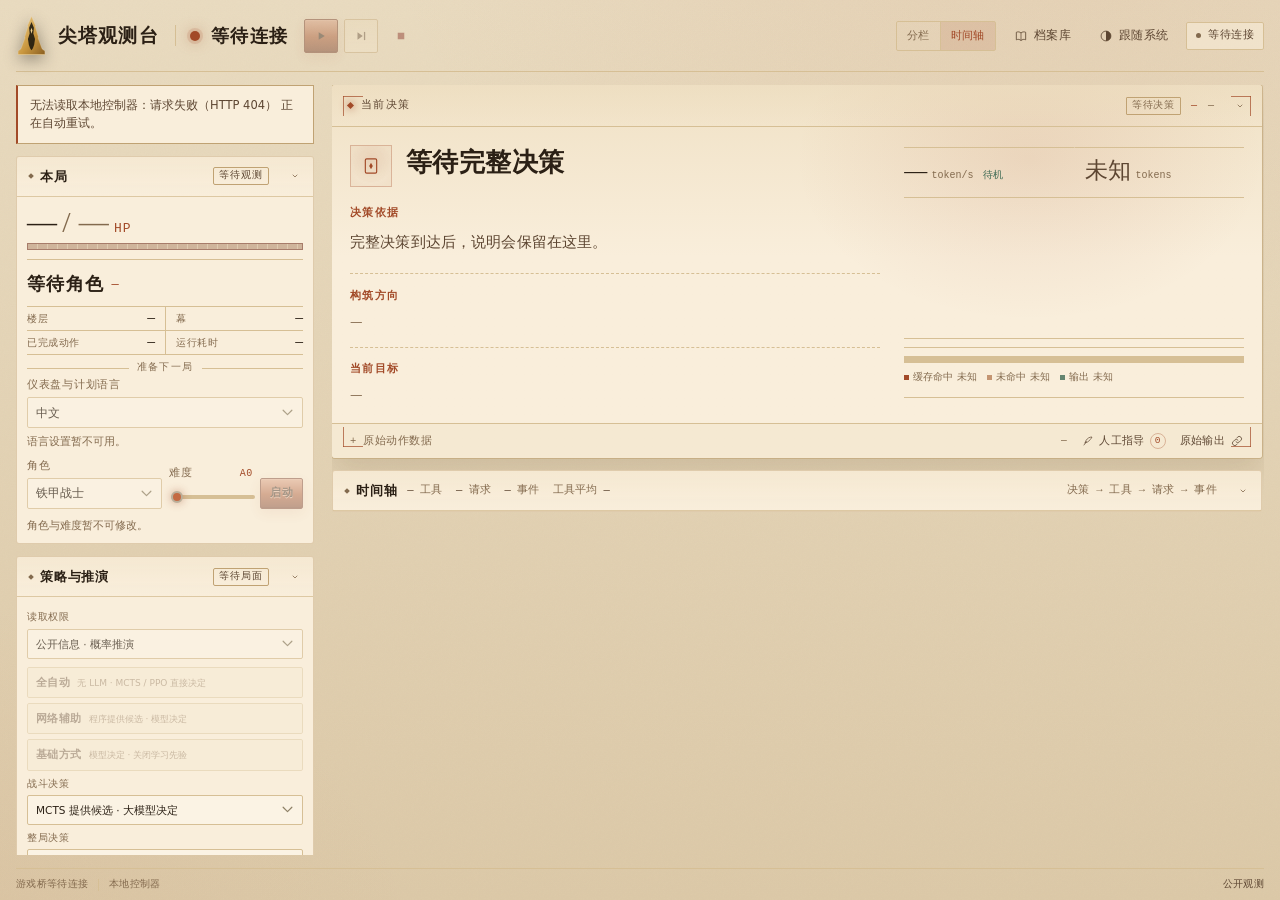
==== commit aa62135a: "Add per-run bilingual dashboard and model presentation" ====
--- a/src/sts2_agent/web/index.html
+++ b/src/sts2_agent/web/index.html
@@ -5,8 +5,8 @@
   <meta charset="utf-8">
   <meta name="viewport" content="width=device-width, initial-scale=1">
   <meta name="color-scheme" content="dark light">
-  <meta name="description" content="杀戮尖塔 2 本地 Agent 仪表盘：观察真实决策、推演、用量和游戏回执。">
-  <title>尖塔观测台 · Spire Observatory</title>
+  <meta name="description" content="杀戮尖塔 2 本地 Agent 仪表盘：观察真实决策、推演、用量和游戏回执。" data-i18n-content="杀戮尖塔 2 本地 Agent 仪表盘：观察真实决策、推演、用量和游戏回执。">
+  <title data-i18n-text>尖塔观测台 · Spire Observatory</title>
   <link rel="icon" href="data:image/svg+xml,%3Csvg xmlns='http://www.w3.org/2000/svg' viewBox='0 0 48 48'%3E%3Cpath fill='%23d8b264' d='M24 2 31 18 30 18 34 34 33 34 38 46 10 46 15 34 14 34 18 18 17 18Z'/%3E%3Cpath fill='%2313140f' d='M24 12 27 22 26 30 24 38 22 30 21 22Z'/%3E%3C/svg%3E">
   <script>
     /** Resolve local appearance before first paint without changing controller state. */
@@ -30,12 +30,13 @@
     })();
   </script>
   <link rel="stylesheet" href="styles.css">
+  <script src="i18n.js" defer></script>
   <script src="observatory.js" defer></script>
   <script src="timeline.js" defer></script>
   <script src="app.js" defer></script>
 </head>
 <body>
-  <a class="skip-link" href="#stage">跳到当前决策</a>
+  <a class="skip-link" href="#stage" data-i18n-text>跳到当前决策</a>
   <div class="grain" aria-hidden="true"></div>
 
   <svg class="sprite" aria-hidden="true" focusable="false">
@@ -69,7 +70,7 @@
 
   <div class="console">
     <header class="masthead">
-      <a class="brand" href="#" aria-label="尖塔观测台首页">
+      <a class="brand" href="#" aria-label="尖塔观测台首页" data-i18n-aria-label="尖塔观测台首页">
         <svg class="brand-sigil" viewBox="0 0 44 58" aria-hidden="true">
           <defs>
             <linearGradient id="sigil-gold" x1="0" y1="0" x2="1" y2="1">
@@ -82,155 +83,164 @@
           <path d="M3 56h38" stroke="#f0d190" stroke-opacity=".55"/>
         </svg>
         <span class="brand-text">
-          
-          <span class="brand-name">尖塔观测台</span>
+
+          <span class="brand-name" data-i18n-text>尖塔观测台</span>
         </span>
       </a>
-      <div class="top-phase phase" aria-label="运行状态">
+      <div class="top-phase phase" aria-label="运行状态" data-i18n-aria-label="运行状态">
         <span class="orb paused" id="phase-orb" aria-hidden="true"></span>
         <div class="phase-copy">
-          <h1 id="phase-label">等待连接</h1>
+          <h1 id="phase-label" data-i18n-text>等待连接</h1>
           <p id="phase-detail" hidden></p>
         </div>
       </div>
-      <div class="command-buttons" aria-label="运行控制">
-        <button class="btn primary" id="run-toggle" type="button" title="继续自动游玩" aria-label="继续自动游玩" data-mode="resume" disabled><svg class="ico" aria-hidden="true"><use href="#i-play"/></svg><span>继续</span></button>
-        <button class="btn" id="step" type="button" title="单步" aria-label="单步" disabled><svg class="ico" aria-hidden="true"><use href="#i-step"/></svg><span>单步</span></button>
-        <button class="btn danger" id="stop" type="button" title="停止" aria-label="停止" disabled><svg class="ico" aria-hidden="true"><use href="#i-stop"/></svg><span>停止</span></button>
+      <div class="command-buttons" aria-label="运行控制" data-i18n-aria-label="运行控制">
+        <button class="btn primary" id="run-toggle" type="button" title="继续自动游玩" aria-label="继续自动游玩" data-mode="resume" disabled data-i18n-title="继续自动游玩" data-i18n-aria-label="继续自动游玩"><svg class="ico" aria-hidden="true"><use href="#i-play"/></svg><span data-i18n-text>继续</span></button>
+        <button class="btn" id="step" type="button" title="单步" aria-label="单步" disabled data-i18n-title="单步" data-i18n-aria-label="单步"><svg class="ico" aria-hidden="true"><use href="#i-step"/></svg><span data-i18n-text>单步</span></button>
+        <button class="btn danger" id="stop" type="button" title="停止" aria-label="停止" disabled data-i18n-title="停止" data-i18n-aria-label="停止"><svg class="ico" aria-hidden="true"><use href="#i-stop"/></svg><span data-i18n-text>停止</span></button>
       </div>
       <div class="masthead-tools">
         <span class="policy" id="policy-tag">NoSL</span>
-        <div class="layout-switch" role="group" aria-label="布局切换">
-          <button class="layout-option" id="layout-split" type="button" data-layout-mode="split" aria-pressed="false">分栏</button>
-          <button class="layout-option" id="layout-stream" type="button" data-layout-mode="stream" aria-pressed="true">时间轴</button>
+        <div class="layout-switch" role="group" aria-label="布局切换" data-i18n-aria-label="布局切换">
+          <button class="layout-option" id="layout-split" type="button" data-layout-mode="split" aria-pressed="false" data-i18n-text>分栏</button>
+          <button class="layout-option" id="layout-stream" type="button" data-layout-mode="stream" aria-pressed="true" data-i18n-text>时间轴</button>
         </div>
         <button class="tool-button" id="knowledge-open" type="button">
-          <svg class="ico" aria-hidden="true"><use href="#i-book"/></svg><span>档案库</span>
+          <svg class="ico" aria-hidden="true"><use href="#i-book"/></svg><span data-i18n-text>档案库</span>
         </button>
-        <button class="tool-button" id="theme-toggle" type="button" aria-label="切换外观：跟随系统">
-          <svg class="ico" aria-hidden="true"><use id="theme-icon" href="#i-auto"/></svg><span id="theme-label">跟随系统</span>
+        <button class="tool-button" id="theme-toggle" type="button" aria-label="切换外观：跟随系统" data-i18n-aria-label="切换外观：跟随系统">
+          <svg class="ico" aria-hidden="true"><use id="theme-icon" href="#i-auto"/></svg><span id="theme-label" data-i18n-text>跟随系统</span>
         </button>
-        <span class="conn" id="connection"><i aria-hidden="true"></i><span id="connection-text">等待连接</span></span>
+        <span class="conn" id="connection"><i aria-hidden="true"></i><span id="connection-text" data-i18n-text>等待连接</span></span>
       </div>
     </header>
 
     <main class="workspace" id="main">
-      <aside class="col col-left" aria-label="本局与推演">
-        <p id="connection-banner" class="connection-banner" role="status">正在连接本地控制器。</p>
+      <aside class="col col-left" aria-label="本局与推演" data-i18n-aria-label="本局与推演">
+        <p id="connection-banner" class="connection-banner" role="status" data-i18n-text>正在连接本地控制器。</p>
         <p id="game-launch-banner" class="connection-banner" role="status" hidden></p>
         <section class="panel run-panel">
           <header class="panel-head">
-            <span class="panel-title">本局</span>
-            <span class="tag tag-quiet" id="screen-label">等待观测</span>
+            <span class="panel-title" data-i18n-text data-i18n="本局">本局</span>
+            <span class="tag tag-quiet" id="screen-label" data-i18n-text>等待观测</span>
           </header>
           <div class="run-body">
             <div class="run-hero">
               <div class="hp-block">
                 <div class="hp-figure"><strong id="hp-value">—</strong><span>/ <span id="hp-max">—</span></span><span class="hp-unit">HP</span></div>
-                <div class="hp-track" role="meter" aria-label="生命值" aria-valuetext="等待观测"><i id="hp-bar" style="width:0%"></i><span class="notches" aria-hidden="true"></span></div>
+                <div class="hp-track" role="meter" aria-label="生命值" aria-valuetext="等待观测" data-i18n-aria-label="生命值" data-i18n-aria-valuetext="等待观测"><i id="hp-bar" style="width:0%"></i><span class="notches" aria-hidden="true"></span></div>
               </div>
               <div class="hero-block">
-                <b class="hero-name"><span id="hero-name">等待角色</span> <span class="hero-asc" id="hero-asc">—</span></b>
+                <b class="hero-name"><span id="hero-name" data-i18n-text>等待角色</span> <span class="hero-asc" id="hero-asc">—</span></b>
               </div>
             </div>
             <dl class="stat-grid">
-              <div><dt>楼层</dt><dd id="floor-value">—</dd></div>
-              <div><dt>幕</dt><dd id="act-value">—</dd></div>
-              <div><dt>已完成动作</dt><dd id="action-budget">—</dd></div>
-              <div><dt>运行耗时</dt><dd id="time-budget">—</dd></div>
+              <div><dt data-i18n-text>楼层</dt><dd id="floor-value">—</dd></div>
+              <div><dt data-i18n-text>幕</dt><dd id="act-value">—</dd></div>
+              <div><dt data-i18n-text>已完成动作</dt><dd id="action-budget">—</dd></div>
+              <div><dt data-i18n-text>运行耗时</dt><dd id="time-budget">—</dd></div>
             </dl>
-            <div class="run-divider"><span>准备下一局</span></div>
+            <div class="run-divider"><span data-i18n-text>准备下一局</span></div>
+            <div class="presentation-settings">
+              <label class="field compact"><span data-i18n-text>仪表盘与计划语言</span>
+                <select id="language-select" aria-label="仪表盘与计划语言" data-i18n-aria-label="仪表盘与计划语言" disabled>
+                  <option value="zh-CN" data-i18n-text>中文</option>
+                  <option value="en">English</option>
+                </select>
+              </label>
+              <p class="fineprint" id="language-note" data-i18n-text>开局前选择；请在游戏设置中选择对应语言。</p>
+            </div>
             <div class="newrun" id="launch-settings">
-              <label class="field compact"><span>角色</span>
+              <label class="field compact"><span data-i18n-text>角色</span>
                 <select id="char-select" disabled>
-                  <option value="IRONCLAD">铁甲战士</option>
-                  <option value="SILENT">静默猎手</option>
-                  <option value="DEFECT">故障机器人</option>
-                  <option value="NECROBINDER">亡灵契约师</option>
-                  <option value="REGENT">储君</option>
+                  <option value="IRONCLAD" data-i18n-text>铁甲战士</option>
+                  <option value="SILENT" data-i18n-text>静默猎手</option>
+                  <option value="DEFECT" data-i18n-text>故障机器人</option>
+                  <option value="NECROBINDER" data-i18n-text>亡灵契约师</option>
+                  <option value="REGENT" data-i18n-text>储君</option>
                 </select>
               </label>
-              <label class="field compact asc-field"><span>难度 <output id="asc-value" for="ascension">A0</output></span>
-                <input id="ascension" type="range" min="0" max="10" step="1" value="0" aria-label="进阶难度" disabled>
-              </label>
-              <button class="btn primary start-compact" id="start" type="button" title="启动或复用游戏；完成后保持暂停" aria-label="启动游戏" disabled><span id="start-label">启动</span></button>
-            </div>
-            <p class="fineprint" id="launch-settings-note">连接后读取当前启动设置。</p>
+              <label class="field compact asc-field"><span data-i18n-text>难度 <output id="asc-value" for="ascension">A0</output></span>
+                <input id="ascension" type="range" min="0" max="10" step="1" value="0" aria-label="进阶难度" disabled data-i18n-aria-label="进阶难度">
+              </label>
+              <button class="btn primary start-compact" id="start" type="button" title="启动或复用游戏；完成后保持暂停" aria-label="启动游戏" disabled data-i18n-title="启动或复用游戏；完成后保持暂停" data-i18n-aria-label="启动游戏"><span id="start-label" data-i18n-text>启动</span></button>
+            </div>
+            <p class="fineprint" id="launch-settings-note" data-i18n-text>连接后读取当前启动设置。</p>
           </div>
         </section>
 
         <section class="panel sim-panel">
           <header class="panel-head">
-            <span class="panel-title">策略与推演</span>
-            <span class="tag tag-quiet" id="sim-badge">等待局面</span>
+            <span class="panel-title" data-i18n-text data-i18n="策略与推演">策略与推演</span>
+            <span class="tag tag-quiet" id="sim-badge" data-i18n-text>等待局面</span>
           </header>
           <div class="sim-body sim-inline-body">
             <form id="simulation-settings" class="sim-inline-form">
-              <label class="field"><span>读取权限</span>
+              <label class="field"><span data-i18n-text>读取权限</span>
                 <select id="sim-read-access" disabled>
-                  <option value="public">公开信息 · 概率推演</option>
-                  <option value="internal">内部数据 · 真实 RNG</option>
+                  <option value="public" data-i18n-text>公开信息 · 概率推演</option>
+                  <option value="internal" data-i18n-text>内部数据 · 真实 RNG</option>
                 </select>
               </label>
-              <div class="preset-grid" role="group" aria-label="决策方案预设">
-                <button class="preset" type="button" data-network-preset="upstream" disabled><b>全自动</b><span>无 LLM · MCTS / PPO 直接决定</span></button>
-                <button class="preset" type="button" data-network-preset="assist" disabled><b>网络辅助</b><span>程序提供候选 · 模型决定</span></button>
-                <button class="preset" type="button" data-network-preset="base" disabled><b>基础方式</b><span>模型决定 · 关闭学习先验</span></button>
-              </div>
-              <label class="field"><span>战斗决策</span>
+              <div class="preset-grid" role="group" aria-label="决策方案预设" data-i18n-aria-label="决策方案预设">
+                <button class="preset" type="button" data-network-preset="upstream" disabled><b data-i18n-text>全自动</b><span data-i18n-text>无 LLM · MCTS / PPO 直接决定</span></button>
+                <button class="preset" type="button" data-network-preset="assist" disabled><b data-i18n-text>网络辅助</b><span data-i18n-text>程序提供候选 · 模型决定</span></button>
+                <button class="preset" type="button" data-network-preset="base" disabled><b data-i18n-text>基础方式</b><span data-i18n-text>模型决定 · 关闭学习先验</span></button>
+              </div>
+              <label class="field"><span data-i18n-text>战斗决策</span>
                 <select id="simulation-combat-mode">
-                  <option value="assist">MCTS 提供候选 · 大模型决定</option>
-                  <option value="upstream">MCTS 直接决定 · 无 LLM</option>
-                  <option value="llm">大模型决定 · 不自动搜索候选</option>
+                  <option value="assist" data-i18n-text>MCTS 提供候选 · 大模型决定</option>
+                  <option value="upstream" data-i18n-text>MCTS 直接决定 · 无 LLM</option>
+                  <option value="llm" data-i18n-text>大模型决定 · 不自动搜索候选</option>
                 </select>
               </label>
-              <label class="field"><span>整局决策</span>
+              <label class="field"><span data-i18n-text>整局决策</span>
                 <select id="simulation-run-mode">
-                  <option value="llm">大模型决定 · 不启用 PPO</option>
-                  <option value="assist">PPO 提供建议 · 大模型决定</option>
-                  <option value="upstream">PPO 直接决定 · 无 LLM</option>
+                  <option value="llm" data-i18n-text>大模型决定 · 不启用 PPO</option>
+                  <option value="assist" data-i18n-text>PPO 提供建议 · 大模型决定</option>
+                  <option value="upstream" data-i18n-text>PPO 直接决定 · 无 LLM</option>
                 </select>
               </label>
-              <label class="field strength-field"><span>搜索强度 <output id="simulation-strength-value" for="simulation-strength">3.00 · 目标普通 1,000 / Boss 4,000 次</output></span>
+              <label class="field strength-field"><span data-i18n-text>搜索强度 <output id="simulation-strength-value" for="simulation-strength" data-i18n-text>3.00 · 目标普通 1,000 / Boss 4,000 次</output></span>
                 <div class="strength" id="simulation-strength-effects">
                   <div class="strength-track" aria-hidden="true"><i id="strength-fill"></i></div>
-                  <input id="simulation-strength" type="range" min="1" max="5" step="any" value="3" aria-label="搜索强度" disabled>
+                  <input id="simulation-strength" type="range" min="1" max="5" step="any" value="3" aria-label="搜索强度" disabled data-i18n-aria-label="搜索强度">
                   <div class="strength-notches" aria-hidden="true"><i></i><i></i><i></i><i></i><i></i></div>
                 </div>
               </label>
               <details class="advanced" open>
-                <summary>网络与搜索组件</summary>
-                <label class="field"><span>模拟续局策略</span>
-                  <select id="simulation-rollout"><option value="upstream">rollout 网络</option><option value="heuristic">基础启发式</option></select>
+                <summary data-i18n-text>网络与搜索组件</summary>
+                <label class="field"><span data-i18n-text>模拟续局策略</span>
+                  <select id="simulation-rollout"><option value="upstream" data-i18n-text>rollout 网络</option><option value="heuristic" data-i18n-text>基础启发式</option></select>
                 </label>
-                <label class="field"><span>动作先验</span>
-                  <select id="simulation-prior"><option value="upstream">学习先验网络</option><option value="off">关闭</option></select>
+                <label class="field"><span data-i18n-text>动作先验</span>
+                  <select id="simulation-prior"><option value="upstream" data-i18n-text>学习先验网络</option><option value="off" data-i18n-text>关闭</option></select>
                 </label>
-                <label class="field"><span>截断局面估值</span>
-                  <select id="simulation-value"><option value="texel">TexelWide</option><option value="learned">价值网络</option></select>
+                <label class="field"><span data-i18n-text>截断局面估值</span>
+                  <select id="simulation-value"><option value="texel">TexelWide</option><option value="learned" data-i18n-text>价值网络</option></select>
                 </label>
-                <label class="field"><span>随机奖励池</span>
-                  <select id="simulation-reward-pool"><option value="known">仅使用已确认的公开奖励池</option><option value="full_unlock">按全解锁奖励池推演</option></select>
+                <label class="field"><span data-i18n-text>随机奖励池</span>
+                  <select id="simulation-reward-pool"><option value="known" data-i18n-text>仅使用已确认的公开奖励池</option><option value="full_unlock" data-i18n-text>按全解锁奖励池推演</option></select>
                 </label>
-                <label class="field"><span>搜索配置</span>
-                  <select id="simulation-profile"><option value="upstream">角色与房间配置</option><option value="base">基础 MCTS 配置</option></select>
+                <label class="field"><span data-i18n-text>搜索配置</span>
+                  <select id="simulation-profile"><option value="upstream" data-i18n-text>角色与房间配置</option><option value="base" data-i18n-text>基础 MCTS 配置</option></select>
                 </label>
-                <p class="fineprint">续局、先验和估值参与搜索；最终执行者由上方两组决策模式决定。全解锁奖励池只是推演假设，不会修改存档。</p>
+                <p class="fineprint" data-i18n-text>续局、先验和估值参与搜索；最终执行者由上方两组决策模式决定。全解锁奖励池只是推演假设，不会修改存档。</p>
               </details>
               <div class="sim-snapshot">
-                <div class="sub-label"><span>当前推演</span><b id="sim-summary-time">—</b></div>
+                <div class="sub-label"><span data-i18n-text>当前推演</span><b id="sim-summary-time">—</b></div>
                 <div class="snap-grid">
-                  <div><span>候选</span><b id="sim-summary-count">—</b></div>
-                  <div><span>推荐</span><b id="sim-summary-best">—</b></div>
-                  <div><span>搜索</span><b id="sim-summary-search">—</b></div>
-                  <div><span>胜 / 败 / 未终局</span><b id="sim-summary-outcomes">—</b></div>
+                  <div><span data-i18n-text>候选</span><b id="sim-summary-count">—</b></div>
+                  <div><span data-i18n-text>推荐</span><b id="sim-summary-best">—</b></div>
+                  <div><span data-i18n-text>搜索</span><b id="sim-summary-search">—</b></div>
+                  <div><span data-i18n-text>胜 / 败 / 未终局</span><b id="sim-summary-outcomes">—</b></div>
                 </div>
               </div>
-              <p class="note" id="simulation-decision-note">大模型仅参与选择了大模型的决策阶段；预设和选项保存后生效。</p>
-              <p class="fineprint" id="simulation-settings-note">连接后读取已保存设置。</p>
+              <p class="note" id="simulation-decision-note" data-i18n-text>大模型仅参与选择了大模型的决策阶段；预设和选项保存后生效。</p>
+              <p class="fineprint" id="simulation-settings-note" data-i18n-text>连接后读取已保存设置。</p>
               <div class="sim-inline-actions">
-                <button class="btn primary full" id="simulation-settings-save" type="submit" disabled>应用推演设置</button>
-                <button class="link-button" type="button" data-open="sim">候选与原始数据 <svg class="ico" aria-hidden="true"><use href="#i-link"/></svg></button>
+                <button class="btn primary full" id="simulation-settings-save" type="submit" disabled data-i18n-text>应用推演设置</button>
+                <button class="link-button" type="button" data-open="sim" data-i18n-text>候选与原始数据 <svg class="ico" aria-hidden="true"><use href="#i-link"/></svg></button>
               </div>
             </form>
           </div>
@@ -238,13 +248,13 @@
 
       </aside>
 
-      <section class="col col-stage" id="stage" aria-label="当前决策与记录">
+      <section class="col col-stage" id="stage" aria-label="当前决策与记录" data-i18n-aria-label="当前决策与记录">
         <div class="decision-stack">
         <article class="panel decision framed" aria-labelledby="decision-action">
           <header class="decision-head">
-            <div class="decision-kicker"><span class="pulse-dot" aria-hidden="true"></span><span>当前决策</span></div>
+            <div class="decision-kicker"><span class="pulse-dot" aria-hidden="true"></span><span data-i18n-text>当前决策</span></div>
             <div class="decision-meta">
-              <span class="seal" id="decision-status">等待决策</span>
+              <span class="seal" id="decision-status" data-i18n-text>等待决策</span>
               <span class="engine" id="decision-engine">—</span>
               <time id="decision-time">—</time>
             </div>
@@ -253,17 +263,17 @@
             <div class="action-line">
               <span class="action-mark" aria-hidden="true"><svg class="ico"><use href="#i-card"/></svg></span>
               <div class="action-copy">
-                <h2 id="decision-action">等待完整决策</h2>
+                <h2 id="decision-action" data-i18n-text>等待完整决策</h2>
                 <p class="target" id="decision-target" hidden></p>
               </div>
             </div>
             <section class="reason">
-              <h3>决策依据</h3>
-              <p id="decision-reason">完整决策到达后，说明会保留在这里。</p>
+              <h3 data-i18n-text>决策依据</h3>
+              <p id="decision-reason" data-i18n-text>完整决策到达后，说明会保留在这里。</p>
             </section>
             <div class="plan-grid">
-              <section><h3>构筑方向</h3><p id="decision-plan">—</p></section>
-              <section><h3>当前目标</h3><p id="scene-plan">—</p></section>
+              <section><h3 data-i18n-text>构筑方向</h3><p id="decision-plan">—</p></section>
+              <section><h3 data-i18n-text>当前目标</h3><p id="scene-plan">—</p></section>
             </div>
 
             <div class="decision-telemetry-slot large-only" id="decision-telemetry"></div>
@@ -271,22 +281,22 @@
 
             <aside class="decision-side large-only">
               <div class="side-candidate-head">
-                <div><span class="side-kicker">推演候选</span><span class="side-meta" id="side-candidate-meta">等待推演</span></div>
+                <div><span class="side-kicker" data-i18n-text>推演候选</span><span class="side-meta" id="side-candidate-meta" data-i18n-text>等待推演</span></div>
                 <b class="side-top" id="side-candidate-best">—</b>
               </div>
               <div id="decision-candidate-list" class="decision-candidates"></div>
-              <button class="link-button" type="button" data-open="sim">全部候选与原始输出 <svg class="ico" aria-hidden="true"><use href="#i-link"/></svg></button>
+              <button class="link-button" type="button" data-open="sim" data-i18n-text>全部候选与原始输出 <svg class="ico" aria-hidden="true"><use href="#i-link"/></svg></button>
             </aside>
           </div>
           <footer class="decision-foot">
             <details class="raw-inline">
-              <summary>原始动作数据</summary>
-              <pre id="decision-json">尚无完整动作</pre>
+              <summary data-i18n-text>原始动作数据</summary>
+              <pre id="decision-json" data-i18n-text>尚无完整动作</pre>
             </details>
             <div class="foot-actions">
               <span class="micro" id="decision-identity">—</span>
-              <button class="link-button guide-link" type="button" data-open="guide"><svg class="ico" aria-hidden="true"><use href="#i-quill"/></svg>人工指导 <span class="guide-count" id="guide-count">0</span></button>
-              <button class="link-button" type="button" data-open="reasoning">原始输出 <svg class="ico" aria-hidden="true"><use href="#i-link"/></svg></button>
+              <button class="link-button guide-link" type="button" data-open="guide" data-i18n-text><svg class="ico" aria-hidden="true"><use href="#i-quill"/></svg>人工指导 <span class="guide-count" id="guide-count">0</span></button>
+              <button class="link-button" type="button" data-open="reasoning" data-i18n-text>原始输出 <svg class="ico" aria-hidden="true"><use href="#i-link"/></svg></button>
             </div>
           </footer>
         </article>
@@ -294,14 +304,14 @@
 
         <section class="panel stream-panel" id="stream-panel">
           <header class="panel-head">
-            <span class="panel-title">时间轴</span>
+            <span class="panel-title" data-i18n-text data-i18n="时间轴">时间轴</span>
             <div class="stream-stats">
-              <span><b id="stream-tools">—</b> 工具</span>
-              <span><b id="stream-requests">—</b> 请求</span>
-              <span><b id="stream-events">—</b> 事件</span>
-              <span class="stream-avg">工具平均 <b id="stream-average">—</b></span>
-            </div>
-            <span class="count" id="stream-count">决策 → 工具 → 请求 → 事件</span>
+              <span data-i18n-text><b id="stream-tools">—</b> 工具</span>
+              <span data-i18n-text><b id="stream-requests">—</b> 请求</span>
+              <span data-i18n-text><b id="stream-events">—</b> 事件</span>
+              <span class="stream-avg" data-i18n-text>工具平均 <b id="stream-average">—</b></span>
+            </div>
+            <span class="count" id="stream-count" data-i18n-text>决策 → 工具 → 请求 → 事件</span>
           </header>
           <div class="panel-body stream-body">
             <ol class="stream-list" id="stream-list"></ol>
@@ -310,44 +320,44 @@
 
         <section class="panel history-panel">
           <header class="panel-head">
-            <span class="panel-title">决策记录</span>
-            <span class="count" id="history-count">等待决策记录</span>
+            <span class="panel-title" data-i18n-text data-i18n="决策记录">决策记录</span>
+            <span class="count" id="history-count" data-i18n-text>等待决策记录</span>
           </header>
           <ol class="log" id="history-list"></ol>
         </section>
 
-        <section class="pipeline large-only" id="pipeline" aria-label="执行流水线">
+        <section class="pipeline large-only" id="pipeline" aria-label="执行流水线" data-i18n-aria-label="执行流水线">
           <header class="pipeline-head">
-            <div class="pipeline-title"><span class="pipeline-mark" aria-hidden="true"></span>执行流水线</div>
-            <div class="pipeline-meta"><span>工具 <b id="pipeline-tool-count">—</b></span><span>决策 <b id="pipeline-decision-count">—</b></span><span>事件 <b id="pipeline-event-count">—</b></span><span class="pipeline-live" id="pipeline-status">时间倒序</span></div>
-          </header>
-          <div class="pipeline-stream" id="pipeline-stream" aria-label="按时间排列的统一事件流"></div>
+            <div class="pipeline-title" data-i18n-text><span class="pipeline-mark" aria-hidden="true"></span>执行流水线</div>
+            <div class="pipeline-meta"><span data-i18n-text>工具 <b id="pipeline-tool-count">—</b></span><span data-i18n-text>决策 <b id="pipeline-decision-count">—</b></span><span data-i18n-text>事件 <b id="pipeline-event-count">—</b></span><span class="pipeline-live" id="pipeline-status" data-i18n-text>时间倒序</span></div>
+          </header>
+          <div class="pipeline-stream" id="pipeline-stream" aria-label="按时间排列的统一事件流" data-i18n-aria-label="按时间排列的统一事件流"></div>
         </section>
       </section>
 
-      <aside class="col col-right" aria-label="遥测、工具与事件">
+      <aside class="col col-right" aria-label="遥测、工具与事件" data-i18n-aria-label="遥测、工具与事件">
         <section class="panel telemetry-panel">
           <header class="panel-head">
-            <span class="panel-title">遥测</span>
+            <span class="panel-title" data-i18n-text data-i18n="遥测">遥测</span>
             <span class="tag tag-quiet">TOKEN</span>
           </header>
           <div class="panel-body">
             <div class="telemetry-simple">
               <div class="metric-row">
                 <div class="metric">
-                  <div class="metric-value"><strong id="token-speed">—</strong><span>token/s</span><b class="metric-state" id="speed-state">待机</b></div>
+                  <div class="metric-value"><strong id="token-speed">—</strong><span>token/s</span><b class="metric-state" id="speed-state" data-i18n-text>待机</b></div>
                 </div>
                 <div class="metric total">
-                  <div class="metric-value"><strong id="total-tokens">未知</strong><span>tokens</span></div>
+                  <div class="metric-value"><strong id="total-tokens" data-i18n-text>未知</strong><span>tokens</span></div>
                 </div>
               </div>
               <div class="spark" id="speed-bars" aria-hidden="true"></div>
               <div class="usage-mix">
                 <div class="mix-bar" aria-hidden="true"><i class="hit" id="mix-hit" style="width:0%"></i><i class="miss" id="mix-miss" style="width:0%"></i><i class="out" id="mix-out" style="width:0%"></i></div>
                 <div class="mix-legend">
-                  <span><i class="hit"></i>缓存命中 <b id="cache-hit-tokens">未知</b></span>
-                  <span><i class="miss"></i>未命中 <b id="cache-miss-tokens">未知</b></span>
-                  <span><i class="out"></i>输出 <b id="completion-tokens">未知</b></span>
+                  <span data-i18n-text><i class="hit"></i>缓存命中 <b id="cache-hit-tokens" data-i18n-text>未知</b></span>
+                  <span data-i18n-text><i class="miss"></i>未命中 <b id="cache-miss-tokens" data-i18n-text>未知</b></span>
+                  <span data-i18n-text><i class="out"></i>输出 <b id="completion-tokens" data-i18n-text>未知</b></span>
                 </div>
               </div>
               <div class="bay-candidates" id="bay-candidates"></div>
@@ -357,89 +367,89 @@
 
         <section class="panel tools-panel">
           <header class="panel-head">
-            <span class="panel-title">工具调用</span>
+            <span class="panel-title" data-i18n-text data-i18n="工具调用">工具调用</span>
             <span class="count" id="tool-count">—</span>
           </header>
           <div class="panel-body tools-body">
             <div id="tools-list" class="tools-list"></div>
-            <div class="tool-stats-line"><span><b id="tool-success-rate">—</b> 成功</span><span>平均 <b id="tool-average">—</b></span></div>
+            <div class="tool-stats-line"><span data-i18n-text><b id="tool-success-rate">—</b> 成功</span><span data-i18n-text>平均 <b id="tool-average">—</b></span></div>
           </div>
         </section>
 
         <section class="panel events-panel">
           <header class="panel-head">
-            <span class="panel-title">程序时间线</span>
-            <span class="count" id="timeline-count">等待程序事件</span>
+            <span class="panel-title" data-i18n-text data-i18n="程序时间线">程序时间线</span>
+            <span class="count" id="timeline-count" data-i18n-text>等待程序事件</span>
           </header>
           <div class="panel-body events-body">
-            <div class="legend" aria-label="事件图例">
-              <span><i class="dot observe"></i>公开观测</span>
-              <span><i class="dot model"></i>模型响应</span>
-              <span><i class="dot calculator"></i>有限计算</span>
-              <span><i class="dot execution"></i>游戏执行</span>
-              <span><i class="dot tool"></i>工具</span>
+            <div class="legend" aria-label="事件图例" data-i18n-aria-label="事件图例">
+              <span data-i18n-text><i class="dot observe"></i>公开观测</span>
+              <span data-i18n-text><i class="dot model"></i>模型响应</span>
+              <span data-i18n-text><i class="dot calculator"></i>有限计算</span>
+              <span data-i18n-text><i class="dot execution"></i>游戏执行</span>
+              <span data-i18n-text><i class="dot tool"></i>工具</span>
             </div>
             <div class="timeline" id="timeline-list"></div>
-            <div class="obs-link"><span>公开观测 JSON · 只读</span><button class="link-button" type="button" data-open="obs">打开原始数据 <svg class="ico" aria-hidden="true"><use href="#i-link"/></svg></button></div>
+            <div class="obs-link"><span data-i18n-text>公开观测 JSON · 只读</span><button class="link-button" type="button" data-open="obs" data-i18n-text>打开原始数据 <svg class="ico" aria-hidden="true"><use href="#i-link"/></svg></button></div>
           </div>
         </section>
 
         <section class="panel event-stats large-only">
           <header class="panel-head">
-            <span class="panel-title">事件构成</span>
+            <span class="panel-title" data-i18n-text data-i18n="事件构成">事件构成</span>
             <span class="count" id="event-count">—</span>
           </header>
           <div class="panel-body">
-            <div class="event-stat-row"><span><i class="dot observe"></i>公开观测</span><b id="event-stat-observe">—</b><div class="event-stat-bar"><i id="event-bar-observe" style="width:0%"></i></div></div>
-            <div class="event-stat-row"><span><i class="dot model"></i>模型响应</span><b id="event-stat-model">—</b><div class="event-stat-bar"><i id="event-bar-model" style="width:0%"></i></div></div>
-            <div class="event-stat-row"><span><i class="dot calculator"></i>有限计算</span><b id="event-stat-calculator">—</b><div class="event-stat-bar"><i id="event-bar-calculator" style="width:0%"></i></div></div>
-            <div class="event-stat-row"><span><i class="dot execution"></i>游戏执行</span><b id="event-stat-execution">—</b><div class="event-stat-bar"><i id="event-bar-execution" style="width:0%"></i></div></div>
-            <div class="event-stat-row"><span><i class="dot tool"></i>工具</span><b id="event-stat-tool">—</b><div class="event-stat-bar"><i id="event-bar-tool" style="width:0%"></i></div></div>
+            <div class="event-stat-row"><span data-i18n-text><i class="dot observe"></i>公开观测</span><b id="event-stat-observe">—</b><div class="event-stat-bar"><i id="event-bar-observe" style="width:0%"></i></div></div>
+            <div class="event-stat-row"><span data-i18n-text><i class="dot model"></i>模型响应</span><b id="event-stat-model">—</b><div class="event-stat-bar"><i id="event-bar-model" style="width:0%"></i></div></div>
+            <div class="event-stat-row"><span data-i18n-text><i class="dot calculator"></i>有限计算</span><b id="event-stat-calculator">—</b><div class="event-stat-bar"><i id="event-bar-calculator" style="width:0%"></i></div></div>
+            <div class="event-stat-row"><span data-i18n-text><i class="dot execution"></i>游戏执行</span><b id="event-stat-execution">—</b><div class="event-stat-bar"><i id="event-bar-execution" style="width:0%"></i></div></div>
+            <div class="event-stat-row"><span data-i18n-text><i class="dot tool"></i>工具</span><b id="event-stat-tool">—</b><div class="event-stat-bar"><i id="event-bar-tool" style="width:0%"></i></div></div>
           </div>
         </section>
       </aside>
 
-      <aside class="col col-context" aria-label="辅助信息">
+      <aside class="col col-context" aria-label="辅助信息" data-i18n-aria-label="辅助信息">
         <section class="panel assets-panel large-only">
           <header class="panel-head">
-            <span class="panel-title">本局资产</span>
-            <span class="count" id="assets-count">等待观测</span>
+            <span class="panel-title" data-i18n-text data-i18n="本局资产">本局资产</span>
+            <span class="count" id="assets-count" data-i18n-text>等待观测</span>
           </header>
           <div class="panel-body">
-            <div class="asset-group"><span class="micro">遗物</span><div class="asset-chips" id="asset-relics"></div></div>
-            <div class="asset-group"><span class="micro">药水</span><div class="asset-chips" id="asset-potions"></div></div>
-            <div class="asset-group"><span class="micro">牌组</span><div class="deck-line" id="asset-deck-count">—</div><div class="asset-chips" id="asset-deck"></div></div>
+            <div class="asset-group"><span class="micro" data-i18n-text>遗物</span><div class="asset-chips" id="asset-relics"></div></div>
+            <div class="asset-group"><span class="micro" data-i18n-text>药水</span><div class="asset-chips" id="asset-potions"></div></div>
+            <div class="asset-group"><span class="micro" data-i18n-text>牌组</span><div class="deck-line" id="asset-deck-count">—</div><div class="asset-chips" id="asset-deck"></div></div>
           </div>
         </section>
         <section class="panel observation-summary large-only">
           <header class="panel-head">
-            <span class="panel-title">公开观测</span>
-            <span class="count">只读</span>
+            <span class="panel-title" data-i18n-text data-i18n="公开观测">公开观测</span>
+            <span class="count" data-i18n-text>只读</span>
           </header>
           <div class="panel-body">
             <dl class="obs-summary-grid">
-              <div><dt>画面</dt><dd id="obs-screen">—</dd></div>
-              <div><dt>能量</dt><dd id="obs-energy">—</dd></div>
-              <div><dt>格挡</dt><dd id="obs-block">—</dd></div>
-              <div><dt>金币</dt><dd id="obs-gold">—</dd></div>
-              <div><dt>敌人</dt><dd id="obs-enemies">—</dd></div>
-              <div><dt>手牌</dt><dd id="obs-hand">—</dd></div>
+              <div><dt data-i18n-text>画面</dt><dd id="obs-screen">—</dd></div>
+              <div><dt data-i18n-text>能量</dt><dd id="obs-energy">—</dd></div>
+              <div><dt data-i18n-text>格挡</dt><dd id="obs-block">—</dd></div>
+              <div><dt data-i18n-text>金币</dt><dd id="obs-gold">—</dd></div>
+              <div><dt data-i18n-text>敌人</dt><dd id="obs-enemies">—</dd></div>
+              <div><dt data-i18n-text>手牌</dt><dd id="obs-hand">—</dd></div>
             </dl>
-            <button class="link-button" type="button" data-open="obs">查看原始 JSON <svg class="ico" aria-hidden="true"><use href="#i-link"/></svg></button>
+            <button class="link-button" type="button" data-open="obs" data-i18n-text>查看原始 JSON <svg class="ico" aria-hidden="true"><use href="#i-link"/></svg></button>
           </div>
         </section>
 
         <section class="panel budget-panel large-only">
           <header class="panel-head">
-            <span class="panel-title">运行预算</span>
-            <span class="count">累计</span>
+            <span class="panel-title" data-i18n-text data-i18n="运行预算">运行预算</span>
+            <span class="count" data-i18n-text>累计</span>
           </header>
           <div class="panel-body">
-            <div class="budget-line"><span>动作</span><b id="budget-actions">—</b></div>
+            <div class="budget-line"><span data-i18n-text>动作</span><b id="budget-actions">—</b></div>
             <div class="budget-meter"><i id="budget-action-meter" style="width:0%"></i></div>
-            <div class="budget-line"><span>累计时长</span><b id="budget-time">—</b></div>
+            <div class="budget-line"><span data-i18n-text>累计时长</span><b id="budget-time">—</b></div>
             <div class="budget-meter"><i id="budget-time-meter" style="width:0%"></i></div>
-            <div class="budget-line"><span>请求</span><b id="budget-requests">—</b></div>
+            <div class="budget-line"><span data-i18n-text>请求</span><b id="budget-requests">—</b></div>
             <div class="budget-meter"><i id="budget-request-meter" style="width:0%"></i></div>
           </div>
         </section>
@@ -447,11 +457,11 @@
     </main>
 
     <footer class="statusbar">
-      <span id="version">游戏桥等待连接</span>
+      <span id="version" data-i18n-text>游戏桥等待连接</span>
       <span class="status-sep" aria-hidden="true"></span>
-      <span id="run-identity" class="status-demo">本地控制器</span>
+      <span id="run-identity" class="status-demo" data-i18n-text>本地控制器</span>
       <span class="grow"></span>
-      <button class="link-button" type="button" data-open="obs">公开观测</button>
+      <button class="link-button" type="button" data-open="obs" data-i18n-text>公开观测</button>
     </footer>
   </div>
 
@@ -459,16 +469,16 @@
 
   <aside class="drawer drawer-sim" id="drawer-sim" role="dialog" aria-modal="true" aria-labelledby="sim-title" aria-hidden="true" inert>
     <header class="drawer-head">
-      <div><h2 id="sim-title">策略与推演</h2></div>
-      <button class="icon-button" type="button" data-close aria-label="关闭策略与推演"><svg class="ico" aria-hidden="true"><use href="#i-close"/></svg></button>
+      <div><h2 id="sim-title" data-i18n-text>策略与推演</h2></div>
+      <button class="icon-button" type="button" data-close aria-label="关闭策略与推演" data-i18n-aria-label="关闭策略与推演"><svg class="ico" aria-hidden="true"><use href="#i-close"/></svg></button>
     </header>
-    <div class="drawer-tabs" role="tablist" aria-label="推演视图">
-      <button class="drawer-tab active" type="button" role="tab" aria-selected="true" aria-controls="sim-pane-candidates" data-sim-tab="candidates">候选 <b id="sim-candidate-count">—</b></button>
-      <button class="drawer-tab" type="button" role="tab" aria-selected="false" aria-controls="sim-pane-raw" data-sim-tab="raw">原始</button>
+    <div class="drawer-tabs" role="tablist" aria-label="推演视图" data-i18n-aria-label="推演视图">
+      <button class="drawer-tab active" type="button" role="tab" aria-selected="true" aria-controls="sim-pane-candidates" data-sim-tab="candidates" data-i18n-text>候选 <b id="sim-candidate-count">—</b></button>
+      <button class="drawer-tab" type="button" role="tab" aria-selected="false" aria-controls="sim-pane-raw" data-sim-tab="raw" data-i18n-text>原始</button>
     </div>
     <div class="drawer-scroll">
       <section class="sim-pane active" id="sim-pane-candidates" role="tabpanel">
-        <p class="meta" id="sim-meta">等待推演结果</p>
+        <p class="meta" id="sim-meta" data-i18n-text>等待推演结果</p>
         <div id="sim-results" class="candidate-list"></div>
       </section>
       <section class="sim-pane" id="sim-pane-raw" role="tabpanel" hidden>
@@ -479,64 +489,64 @@
 
   <aside class="drawer drawer-wide" id="drawer-reasoning" role="dialog" aria-modal="true" aria-labelledby="reasoning-title" aria-hidden="true" inert>
     <header class="drawer-head">
-      <div><h2 id="reasoning-title">原始输出</h2></div>
-      <button class="icon-button" type="button" data-close aria-label="关闭原始输出"><svg class="ico" aria-hidden="true"><use href="#i-close"/></svg></button>
+      <div><h2 id="reasoning-title" data-i18n-text>原始输出</h2></div>
+      <button class="icon-button" type="button" data-close aria-label="关闭原始输出" data-i18n-aria-label="关闭原始输出"><svg class="ico" aria-hidden="true"><use href="#i-close"/></svg></button>
     </header>
     <div class="reasoning-toolbar">
-      <div class="mini-tabs" role="tablist" aria-label="响应类型">
-        <button class="mini-tab active" type="button" role="tab" aria-selected="true" data-stream="reasoning">推理文本</button>
-        <button class="mini-tab" type="button" role="tab" aria-selected="false" data-stream="content">最终响应</button>
+      <div class="mini-tabs" role="tablist" aria-label="响应类型" data-i18n-aria-label="响应类型">
+        <button class="mini-tab active" type="button" role="tab" aria-selected="true" data-stream="reasoning" data-i18n-text>推理文本</button>
+        <button class="mini-tab" type="button" role="tab" aria-selected="false" data-stream="content" data-i18n-text>最终响应</button>
       </div>
       <div class="request-controls">
-        <label class="sr-only" for="request-select">模型请求</label>
+        <label class="sr-only" for="request-select" data-i18n-text>模型请求</label>
         <select id="request-select">
-          <option>等待模型请求</option>
+          <option data-i18n-text>等待模型请求</option>
         </select>
-        <span class="request-status" id="request-status">未开始</span>
-        <button class="btn ghost small" id="follow-button" type="button" aria-pressed="true">跟随输出</button>
+        <span class="request-status" id="request-status" data-i18n-text>未开始</span>
+        <button class="btn ghost small" id="follow-button" type="button" aria-pressed="true" data-i18n-text>跟随输出</button>
       </div>
     </div>
-    <div class="reasoning-stream" id="stream-box" tabindex="0" aria-label="模型返回文本">
+    <div class="reasoning-stream" id="stream-box" tabindex="0" aria-label="模型返回文本" data-i18n-aria-label="模型返回文本">
       <pre id="stream-text"></pre>
-      <div id="stream-empty" class="empty-note"><strong>等待下一次思考</strong><p>这里展示模型 API 返回的原始文本。</p></div>
+      <div id="stream-empty" class="empty-note"><strong data-i18n-text>等待下一次思考</strong><p data-i18n-text>这里展示模型 API 返回的原始文本。</p></div>
     </div>
     <footer class="drawer-foot">
-      <span id="request-meta">尚无模型请求</span>
-      <span id="model-activity">等待输出</span>
+      <span id="request-meta" data-i18n-text>尚无模型请求</span>
+      <span id="model-activity" data-i18n-text>等待输出</span>
       <span id="stream-length">—</span>
     </footer>
   </aside>
 
   <aside class="drawer" id="drawer-guide" role="dialog" aria-modal="true" aria-labelledby="guide-title" aria-hidden="true" inert>
     <header class="drawer-head">
-      <div><h2 id="guide-title">人工指导</h2></div>
-      <button class="icon-button" type="button" data-close aria-label="关闭人工指导"><svg class="ico" aria-hidden="true"><use href="#i-close"/></svg></button>
+      <div><h2 id="guide-title" data-i18n-text>人工指导</h2></div>
+      <button class="icon-button" type="button" data-close aria-label="关闭人工指导" data-i18n-aria-label="关闭人工指导"><svg class="ico" aria-hidden="true"><use href="#i-close"/></svg></button>
     </header>
     <div class="drawer-scroll">
       <form id="instruction-form">
-        <div class="field-head"><label for="instruction-text">指导内容</label><span id="char-count">0 / 3000</span></div>
-        <textarea id="instruction-text" rows="5" maxlength="3000" placeholder="写下希望 Agent 优先考虑的策略…"></textarea>
-        <label class="field"><span>生效范围</span>
+        <div class="field-head"><label for="instruction-text" data-i18n-text>指导内容</label><span id="char-count">0 / 3000</span></div>
+        <textarea id="instruction-text" rows="5" maxlength="3000" placeholder="写下希望 Agent 优先考虑的策略…" data-i18n-placeholder="写下希望 Agent 优先考虑的策略…"></textarea>
+        <label class="field"><span data-i18n-text>生效范围</span>
           <select id="instruction-scope">
-            <option value="next_decision">下一次完整决策</option>
-            <option value="combat">本场战斗</option>
-            <option value="run">本局，直到撤销</option>
+            <option value="next_decision" data-i18n-text>下一次完整决策</option>
+            <option value="combat" data-i18n-text>本场战斗</option>
+            <option value="run" data-i18n-text>本局，直到撤销</option>
           </select>
         </label>
         <div class="form-actions">
-          <button class="btn primary" id="queue" type="submit" disabled>加入下次决策</button>
-          <button class="btn ghost" id="redecide" type="button" disabled>暂停并重决策</button>
+          <button class="btn primary" id="queue" type="submit" disabled data-i18n-text>加入下次决策</button>
+          <button class="btn ghost" id="redecide" type="button" disabled data-i18n-text>暂停并重决策</button>
         </div>
-        <p class="fineprint">指导只影响后续完整决策；已经发出的模型请求不会被改写。</p>
+        <p class="fineprint" data-i18n-text>指导只影响后续完整决策；已经发出的模型请求不会被改写。</p>
       </form>
-      <div class="subhead"><h3>指令记录</h3><span id="instruction-count">0 条</span></div>
+      <div class="subhead"><h3 data-i18n-text>指令记录</h3><span id="instruction-count" data-i18n-text>0 条</span></div>
       <div class="instruction-list" id="instruction-list"></div>
       <div class="rail-hint">
-        <h3>指导如何生效</h3>
+        <h3 data-i18n-text>指导如何生效</h3>
         <ul>
-          <li>只在选定的作用域内注入；不会改写已经发出的模型请求。</li>
-          <li>“暂停并重决策”保留已消耗预算，并重新生成完整方案。</li>
-          <li>撤销只影响后续完整决策，不追溯已经注入的内容。</li>
+          <li data-i18n-text>只在选定的作用域内注入；不会改写已经发出的模型请求。</li>
+          <li data-i18n-text>“暂停并重决策”保留已消耗预算，并重新生成完整方案。</li>
+          <li data-i18n-text>撤销只影响后续完整决策，不追溯已经注入的内容。</li>
         </ul>
       </div>
     </div>
@@ -544,34 +554,34 @@
 
   <aside class="drawer drawer-knowledge" id="drawer-knowledge" role="dialog" aria-modal="true" aria-labelledby="knowledge-title" aria-hidden="true" inert>
     <header class="drawer-head">
-      <div><h2 id="knowledge-title">档案库</h2></div>
-      <button class="icon-button" type="button" data-close aria-label="关闭档案库"><svg class="ico" aria-hidden="true"><use href="#i-close"/></svg></button>
+      <div><h2 id="knowledge-title" data-i18n-text>档案库</h2></div>
+      <button class="icon-button" type="button" data-close aria-label="关闭档案库" data-i18n-aria-label="关闭档案库"><svg class="ico" aria-hidden="true"><use href="#i-close"/></svg></button>
     </header>
     <div class="codex-tools">
-      <label class="search-field"><svg class="ico" aria-hidden="true"><use href="#i-search"/></svg><input id="codex-search" type="search" placeholder="搜索名称、ID 或机制，例如 旋风斩 / Whirlwind" autocomplete="off" aria-label="搜索档案条目"></label>
-      <label class="field compact"><span class="sr-only">分类</span><select id="codex-kind"><option value="">所有分类</option></select></label>
-      <span class="codex-count" id="codex-count">等待搜索</span>
+      <label class="search-field"><svg class="ico" aria-hidden="true"><use href="#i-search"/></svg><input id="codex-search" type="search" placeholder="搜索名称、ID 或机制，例如 旋风斩 / Whirlwind" autocomplete="off" aria-label="搜索档案条目" data-i18n-placeholder="搜索名称、ID 或机制，例如 旋风斩 / Whirlwind" data-i18n-aria-label="搜索档案条目"></label>
+      <label class="field compact"><span class="sr-only" data-i18n-text>分类</span><select id="codex-kind"><option value="" data-i18n-text>所有分类</option></select></label>
+      <span class="codex-count" id="codex-count" data-i18n-text>等待搜索</span>
     </div>
     <div class="codex-body">
-      <div class="codex-list" id="codex-results" aria-label="档案条目"></div>
+      <div class="codex-list" id="codex-results" aria-label="档案条目" data-i18n-aria-label="档案条目"></div>
       <article class="codex-detail" id="codex-detail">
-        <p class="empty-note">选择左侧条目查看来源、版本与完整字段。</p>
+        <p class="empty-note" data-i18n-text>选择左侧条目查看来源、版本与完整字段。</p>
       </article>
     </div>
   </aside>
 
   <aside class="drawer drawer-obs" id="drawer-obs" role="dialog" aria-modal="true" aria-labelledby="obs-title" aria-hidden="true" inert>
     <header class="drawer-head">
-      <div><h2 id="obs-title">公开观测</h2></div>
-      <button class="icon-button" type="button" data-close aria-label="关闭公开观测"><svg class="ico" aria-hidden="true"><use href="#i-close"/></svg></button>
+      <div><h2 id="obs-title" data-i18n-text>公开观测</h2></div>
+      <button class="icon-button" type="button" data-close aria-label="关闭公开观测" data-i18n-aria-label="关闭公开观测"><svg class="ico" aria-hidden="true"><use href="#i-close"/></svg></button>
     </header>
     <div class="drawer-scroll">
-      <p class="fineprint">控制器最近收到的公开观测。连接中断时保留最后快照。</p>
+      <p class="fineprint" data-i18n-text>控制器最近收到的公开观测。连接中断时保留最后快照。</p>
       <pre id="obs-json" class="json-block"></pre>
     </div>
   </aside>
 
 <div class="toast" id="toast" role="status" aria-live="polite" hidden></div>
-  <noscript><p class="noscript">此页面需要启用 JavaScript 才能显示交互效果。</p></noscript>
+  <noscript><p class="noscript" data-i18n-text>此页面需要启用 JavaScript 才能显示交互效果。</p></noscript>
 </body>
 </html>
--- a/src/sts2_agent/web/styles.css
+++ b/src/sts2_agent/web/styles.css
@@ -610,6 +610,10 @@
   font: 500 9.5px/1 var(--font-mono); font-style: normal;
   letter-spacing: .16em; color: var(--ink-faint); transform: translateY(1px);
 }
+/* English headings wrap within narrow sidebars without changing the Chinese layout. */
+:root:lang(en) .panel-head { gap: 7px; }
+:root:lang(en) .panel-head .panel-title { min-width: 0; white-space: normal; line-height: 1.4; padding: 6px 0; }
+:root:lang(en) .panel-head .fold-chevron { margin-left: 3px; }
 .tag {
   font: 500 9px/1 var(--font-mono); letter-spacing: .1em; text-transform: uppercase;
   padding: 3px 5px; border: 1px solid var(--edge); border-radius: 2px; color: var(--ink-faint);
@@ -732,6 +736,10 @@
 .run-divider::before, .run-divider::after { content: ""; height: 1px; flex: 1; background: var(--edge-soft); }
 .run-divider span { font: 500 9px/1 var(--font-mono); letter-spacing: .14em; color: var(--ink-faint); white-space: nowrap; }
 .newrun { display: grid; grid-template-columns: minmax(0, 1fr) 84px auto; gap: 7px; align-items: end; }
+/* Keep the pre-run language selection separate from native launch controls. */
+.presentation-settings { margin-bottom: 10px; }
+.presentation-settings select { width: 100%; }
+.presentation-settings .fineprint { margin-top: 5px; }
 .asc-field output { float: right; font-size: 10px; }
 .asc-field input { margin-top: 2px; }
 .start-compact { height: 31px; padding: 0 9px; font-size: 11px; }
@@ -870,8 +878,8 @@
 .decision-candidate-top { display: flex; align-items: baseline; justify-content: space-between; gap: 8px; }
 .decision-candidate-top b { min-width: 0; font-size: 12px; font-weight: 500; color: var(--ink-dim); white-space: nowrap; overflow: hidden; text-overflow: ellipsis; }
 .decision-candidate-top span { flex: none; font: 500 11px/1.2 var(--font-mono); color: var(--brass); }
-.decision-candidate-bar { height: 3px; margin-top: 4px; background: var(--edge-soft); overflow: hidden; }
-.decision-candidate-bar i { display: block; height: 100%; background: linear-gradient(90deg, var(--brass-dim), var(--brass-hi)); }
+.decision-candidate-bar { height: 5px; margin-top: 5px; background: var(--edge-soft); overflow: hidden; }
+.decision-candidate-bar i { display: block; height: 100%; background: linear-gradient(90deg, var(--brass-dim), var(--brass-hi)); transition: width .18s ease; }
 .decision-candidate-facts { margin-top: 4px; font: 500 9px/1.4 var(--font-mono); color: var(--ink-faint); white-space: nowrap; overflow: hidden; text-overflow: ellipsis; }
 .decision-side > .link-button { margin-top: 10px; }
 .pipeline { display: none; }
@@ -1210,7 +1218,7 @@
 .spark svg { display: block; width: 100%; height: 100%; }
 .spark-stop-top { stop-color: var(--brass); stop-opacity: .30; }
 .spark-stop-bottom { stop-color: var(--brass); stop-opacity: 0; }
-.spark-line { fill: none; stroke: var(--brass); stroke-width: 1.25px; vector-effect: non-scaling-stroke; }
+.spark-line { fill: none; stroke: var(--brass); stroke-width: 1.25px; vector-effect: non-scaling-stroke; stroke-linecap: round; stroke-linejoin: round; }
 .spark::after {
   content: ""; position: absolute; right: 0; top: 6px; bottom: 0; width: 2px;
   background: var(--brass-hi); box-shadow: 0 0 9px color-mix(in srgb, var(--brass) 55%, transparent);
@@ -1502,6 +1510,8 @@
 .simulation-facts, .simulation-gap { margin-top: 7px; color: var(--ink-faint); font-size: 11.5px; line-height: 1.65; overflow-wrap: anywhere; }
 .simulation-gap { color: var(--copper); }
 .simulation-score { display: block; margin-top: 7px; color: var(--brass); font: 500 12px/1.4 var(--font-mono); }
+.simulation-card .candidate-meter { height: 5px; margin-top: 6px; background: var(--edge-soft); overflow: hidden; }
+.simulation-card .candidate-meter i { display: block; height: 100%; background: linear-gradient(90deg, var(--brass-dim), var(--brass-hi)); transition: width .18s ease; }
 .inspector { margin-top: 8px; font-size: 11px; color: var(--ink-faint); }
 .inspector summary { cursor: pointer; color: var(--brass-dim); }
 .inspector pre { max-height: 320px; overflow: auto; padding: 10px; margin-top: 7px; background: color-mix(in srgb, var(--panel-3) 45%, transparent); border: 1px solid var(--edge-soft); white-space: pre-wrap; overflow-wrap: anywhere; font: 11px/1.7 var(--font-mono); }
@@ -1610,7 +1620,7 @@
   display: grid; grid-template-columns: 16px minmax(0, 1fr) auto; align-items: baseline; gap: 8px;
   padding: 3px 0 7px;
   background-image: linear-gradient(90deg, color-mix(in srgb, var(--brass) 30%, transparent), color-mix(in srgb, var(--brass) 30%, transparent));
-  background-repeat: no-repeat; background-position: 0 100%; background-size: var(--v, 0%) 2px;
+  background-repeat: no-repeat; background-position: 0 100%; background-size: var(--v, 0%) 3px;
 }
 .bay-row:first-child {
   background-image: linear-gradient(90deg, var(--brass), var(--brass));
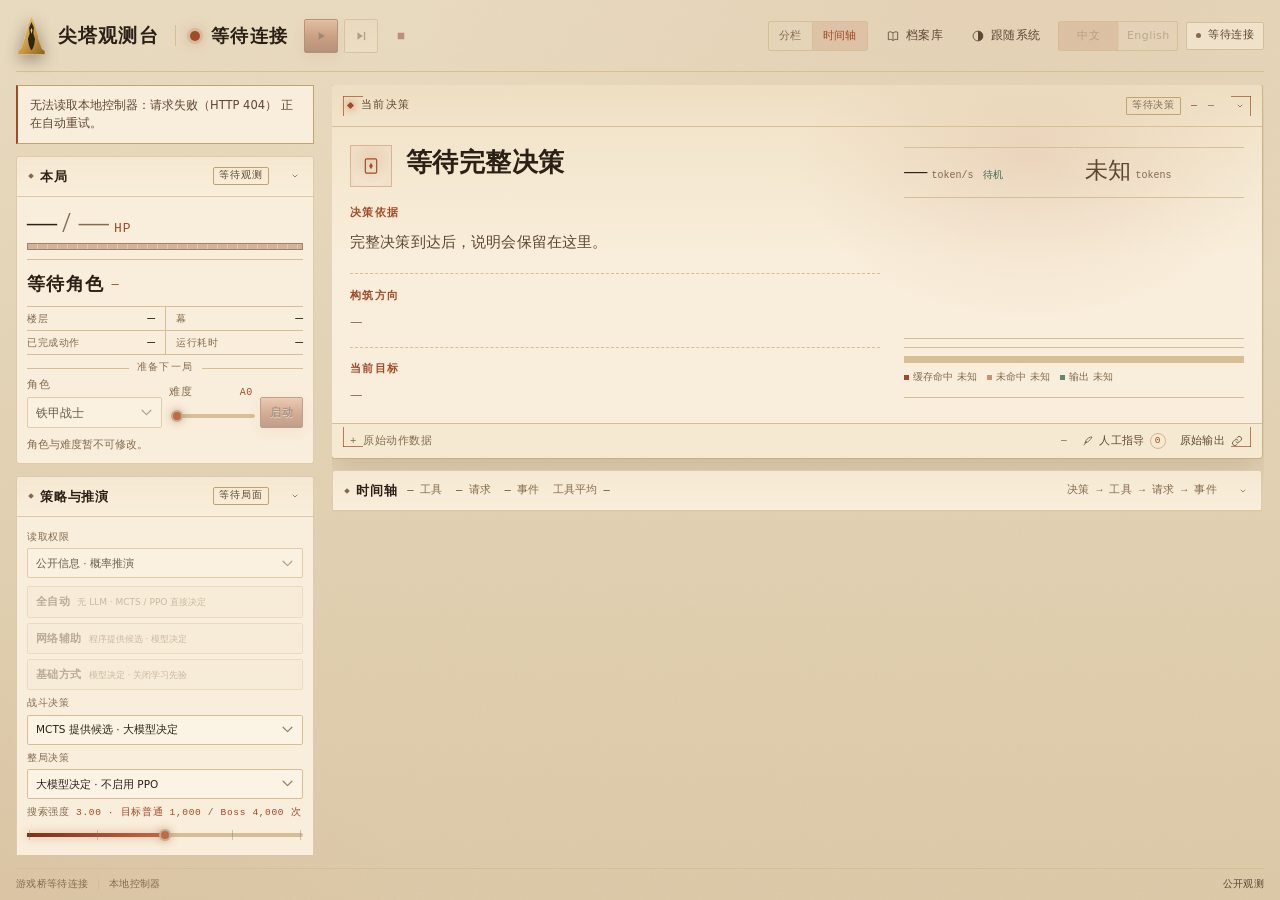
==== commit fdf4b325: "Move language selector to the top toolbar" ====
--- a/src/sts2_agent/web/index.html
+++ b/src/sts2_agent/web/index.html
@@ -111,6 +111,10 @@
         <button class="tool-button" id="theme-toggle" type="button" aria-label="切换外观：跟随系统" data-i18n-aria-label="切换外观：跟随系统">
           <svg class="ico" aria-hidden="true"><use id="theme-icon" href="#i-auto"/></svg><span id="theme-label" data-i18n-text>跟随系统</span>
         </button>
+        <div class="layout-switch language-switch" id="language-switch" role="group" aria-label="仪表盘与计划语言" data-i18n-aria-label="仪表盘与计划语言" data-language="zh-CN">
+          <button class="layout-option language-option" id="language-zh" type="button" data-language-mode="zh-CN" aria-pressed="true" disabled>中文</button>
+          <button class="layout-option language-option" id="language-en" type="button" data-language-mode="en" aria-pressed="false" disabled>English</button>
+        </div>
         <span class="conn" id="connection"><i aria-hidden="true"></i><span id="connection-text" data-i18n-text>等待连接</span></span>
       </div>
     </header>
@@ -141,15 +145,6 @@
               <div><dt data-i18n-text>运行耗时</dt><dd id="time-budget">—</dd></div>
             </dl>
             <div class="run-divider"><span data-i18n-text>准备下一局</span></div>
-            <div class="presentation-settings">
-              <label class="field compact"><span data-i18n-text>仪表盘与计划语言</span>
-                <select id="language-select" aria-label="仪表盘与计划语言" data-i18n-aria-label="仪表盘与计划语言" disabled>
-                  <option value="zh-CN" data-i18n-text>中文</option>
-                  <option value="en">English</option>
-                </select>
-              </label>
-              <p class="fineprint" id="language-note" data-i18n-text>开局前选择；请在游戏设置中选择对应语言。</p>
-            </div>
             <div class="newrun" id="launch-settings">
               <label class="field compact"><span data-i18n-text>角色</span>
                 <select id="char-select" disabled>
--- a/src/sts2_agent/web/styles.css
+++ b/src/sts2_agent/web/styles.css
@@ -408,7 +408,7 @@
   letter-spacing: .2em; color: var(--ink-faint);
 }
 .masthead-tools { display: flex; align-items: center; gap: 8px; margin-left: auto; flex: 0 0 auto; }
-/* layout switch: the only control that changes the page structure */
+/* Segmented toolbar controls share one visual treatment. */
 .layout-switch {
   display: inline-flex; align-items: stretch; height: 30px; flex: none;
   border: 1px solid var(--edge-soft); border-radius: 2px; overflow: hidden;
@@ -419,6 +419,16 @@
   transition: color .15s, background .15s;
 }
 .layout-option + .layout-option { border-left: 1px solid var(--edge-soft); }
+/* A sliding highlight identifies the selected language. */
+.language-switch { position: relative; width: 120px; }
+.language-switch::before {
+  content: ""; position: absolute; inset: 0 auto 0 0; width: 50%;
+  background: color-mix(in srgb, var(--brass) 12%, transparent);
+  transition: transform .15s var(--ease); pointer-events: none;
+}
+.language-switch[data-language="en"]::before { transform: translateX(100%); }
+.language-option { position: relative; z-index: 1; width: 50%; padding: 0 6px; }
+.language-switch .language-option[aria-pressed="true"] { background: transparent; }
 .layout-option:hover { color: var(--ink); }
 .layout-option[aria-pressed="true"] {
   color: var(--brass); background: color-mix(in srgb, var(--brass) 12%, transparent);
@@ -736,10 +746,6 @@
 .run-divider::before, .run-divider::after { content: ""; height: 1px; flex: 1; background: var(--edge-soft); }
 .run-divider span { font: 500 9px/1 var(--font-mono); letter-spacing: .14em; color: var(--ink-faint); white-space: nowrap; }
 .newrun { display: grid; grid-template-columns: minmax(0, 1fr) 84px auto; gap: 7px; align-items: end; }
-/* Keep the pre-run language selection separate from native launch controls. */
-.presentation-settings { margin-bottom: 10px; }
-.presentation-settings select { width: 100%; }
-.presentation-settings .fineprint { margin-top: 5px; }
 .asc-field output { float: right; font-size: 10px; }
 .asc-field input { margin-top: 2px; }
 .start-compact { height: 31px; padding: 0 9px; font-size: 11px; }
